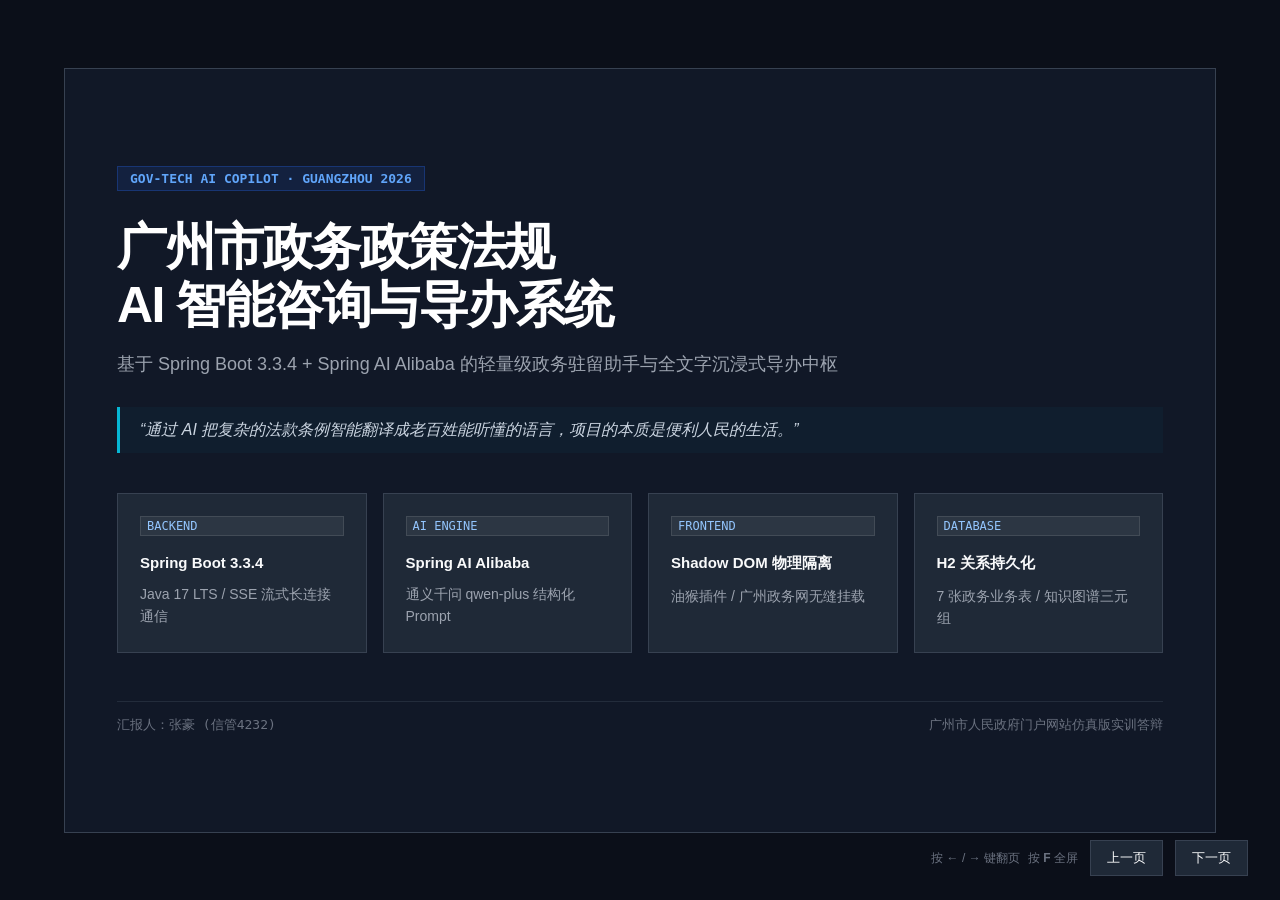
==== presentation.html @ 175d9ce7 "chore: remove obsolete app.js, purge residual mock data, align all work order services with Guangzho" ====
<!DOCTYPE html>
<html lang="zh-CN">
<head>
  <meta charset="UTF-8">
  <meta name="viewport" content="width=device-width, initial-scale=1.0">
  <title>广州市政务政策法规 AI 智能咨询与导办系统 - 实训答辩汇报</title>
  <style>
    :root {
      --bg-primary: #0b0f19;
      --bg-surface: #111827;
      --bg-card: #1f2937;
      --border-color: #374151;
      --border-focus: #3b82f6;
      --text-primary: #f9fafb;
      --text-secondary: #9ca3af;
      --text-muted: #6b7280;
      --accent-blue: #2563eb;
      --accent-cyan: #06b6d4;
      --accent-emerald: #10b981;
      --accent-amber: #f59e0b;
      --gov-red: #dc2626;
      --font-mono: ui-monospace, SFMono-Regular, Menlo, Monaco, Consolas, monospace;
      --font-sans: -apple-system, BlinkMacSystemFont, "Segoe UI", Roboto, "PingFang SC", "Hiragino Sans GB", "Microsoft YaHei", sans-serif;
    }

    * { box-sizing: border-box; margin: 0; padding: 0; }
    body {
      background-color: var(--bg-primary);
      color: var(--text-primary);
      font-family: var(--font-sans);
      overflow: hidden;
      height: 100vh;
      width: 100vw;
      user-select: none;
    }

    .deck-container {
      position: relative;
      width: 100vw;
      height: 100vh;
      display: flex;
      align-items: center;
      justify-content: center;
    }

    .slide {
      position: absolute;
      width: 90vw;
      max-width: 1360px;
      height: 85vh;
      max-height: 860px;
      background: var(--bg-surface);
      border: 1px solid var(--border-color);
      display: none;
      flex-direction: column;
      padding: 44px 52px;
      opacity: 0;
      transform: translateY(12px);
      transition: opacity 0.3s ease, transform 0.3s ease;
    }

    .slide.active {
      display: flex;
      opacity: 1;
      transform: translateY(0);
    }

    .slide-header {
      display: flex;
      justify-content: space-between;
      align-items: flex-start;
      margin-bottom: 24px;
      border-bottom: 1px solid var(--border-color);
      padding-bottom: 16px;
    }

    .header-left {
      display: flex;
      flex-direction: column;
      gap: 6px;
    }

    .slide-category {
      font-size: 13px;
      font-weight: 600;
      letter-spacing: 0.1em;
      text-transform: uppercase;
      color: var(--accent-cyan);
      font-family: var(--font-mono);
    }

    .slide-title {
      font-size: 30px;
      font-weight: 700;
      color: var(--text-primary);
      letter-spacing: -0.02em;
    }

    .slide-subtitle {
      font-size: 15px;
      color: var(--text-secondary);
      font-weight: 400;
    }

    .header-badge {
      padding: 6px 14px;
      background: rgba(37, 99, 235, 0.1);
      border: 1px solid rgba(59, 130, 246, 0.3);
      color: #93c5fd;
      font-size: 12px;
      font-family: var(--font-mono);
      font-weight: 500;
    }

    .slide-body {
      flex: 1;
      display: flex;
      gap: 28px;
      overflow: hidden;
    }

    .slide-footer {
      display: flex;
      justify-content: space-between;
      align-items: center;
      margin-top: 20px;
      padding-top: 14px;
      border-top: 1px solid rgba(55, 65, 81, 0.5);
      font-size: 13px;
      color: var(--text-muted);
      font-family: var(--font-mono);
    }

    .grid-2 {
      display: grid;
      grid-template-columns: 1fr 1fr;
      gap: 24px;
      width: 100%;
    }

    .grid-3 {
      display: grid;
      grid-template-columns: repeat(3, 1fr);
      gap: 20px;
      width: 100%;
    }

    .grid-4 {
      display: grid;
      grid-template-columns: repeat(4, 1fr);
      gap: 16px;
      width: 100%;
    }

    .panel {
      background: var(--bg-card);
      border: 1px solid var(--border-color);
      padding: 22px;
      display: flex;
      flex-direction: column;
      gap: 12px;
    }

    .panel.highlight { border-left: 3px solid var(--accent-blue); }
    .panel.alert { border-left: 3px solid var(--gov-red); }

    .panel-title {
      font-size: 17px;
      font-weight: 600;
      color: var(--text-primary);
      display: flex;
      align-items: center;
      gap: 8px;
    }

    .panel-desc {
      font-size: 14px;
      color: var(--text-secondary);
      line-height: 1.6;
    }

    .metric-value {
      font-size: 46px;
      font-weight: 800;
      font-family: var(--font-mono);
      color: var(--text-primary);
      line-height: 1;
      margin-bottom: 6px;
    }

    .metric-value.cyan { color: var(--accent-cyan); }
    .metric-value.blue { color: #60a5fa; }
    .metric-value.emerald { color: var(--accent-emerald); }
    .metric-value.amber { color: var(--accent-amber); }

    .metric-label {
      font-size: 14px;
      font-weight: 600;
      color: var(--text-secondary);
      margin-bottom: 4px;
    }

    .metric-sub {
      font-size: 12px;
      color: var(--text-muted);
      line-height: 1.4;
    }

    .terminal-box {
      background: #030712;
      border: 1px solid #1f2937;
      padding: 16px 20px;
      font-family: var(--font-mono);
      font-size: 13px;
      color: #e5e7eb;
      line-height: 1.5;
      overflow-x: auto;
    }

    .code-tag {
      display: inline-block;
      padding: 2px 6px;
      background: rgba(255,255,255,0.06);
      border: 1px solid rgba(255,255,255,0.1);
      font-family: var(--font-mono);
      font-size: 12px;
      color: #93c5fd;
    }

    .arch-diagram {
      width: 100%;
      background: #090d16;
      border: 1px solid var(--border-color);
      padding: 20px;
      display: flex;
      flex-direction: column;
      gap: 14px;
    }

    .arch-tier {
      border: 1px solid rgba(55, 65, 81, 0.8);
      padding: 12px 16px;
      background: rgba(17, 24, 39, 0.7);
    }

    .arch-tier-title {
      font-size: 12px;
      font-weight: 700;
      text-transform: uppercase;
      letter-spacing: 0.08em;
      color: var(--text-muted);
      margin-bottom: 8px;
      font-family: var(--font-mono);
    }

    .arch-items {
      display: flex;
      flex-wrap: wrap;
      gap: 10px;
    }

    .arch-chip {
      padding: 6px 12px;
      background: #1f2937;
      border: 1px solid #374151;
      font-size: 13px;
      font-weight: 500;
      color: #e5e7eb;
    }

    .arch-chip.active {
      border-color: var(--accent-blue);
      background: rgba(37, 99, 235, 0.15);
      color: #93c5fd;
    }

    .nav-controls {
      position: fixed;
      bottom: 24px;
      right: 32px;
      display: flex;
      gap: 12px;
      z-index: 100;
    }

    .nav-btn {
      background: var(--bg-card);
      border: 1px solid var(--border-color);
      color: var(--text-primary);
      padding: 8px 16px;
      font-family: var(--font-mono);
      font-size: 13px;
      cursor: pointer;
      transition: all 0.2s;
    }

    .nav-btn:hover {
      background: var(--border-color);
      border-color: var(--text-secondary);
    }

    .key-tip {
      color: var(--text-muted);
      font-size: 12px;
      display: flex;
      align-items: center;
      gap: 8px;
    }

    .hero-slide {
      justify-content: center;
      gap: 28px;
    }

    .hero-tag {
      display: inline-flex;
      align-items: center;
      gap: 8px;
      padding: 4px 12px;
      background: rgba(37, 99, 235, 0.12);
      border: 1px solid rgba(37, 99, 235, 0.3);
      color: #60a5fa;
      font-size: 13px;
      font-family: var(--font-mono);
      font-weight: 600;
      width: fit-content;
    }

    .hero-title {
      font-size: 50px;
      font-weight: 800;
      letter-spacing: -0.03em;
      line-height: 1.15;
      color: #ffffff;
    }

    .hero-subtitle {
      font-size: 18px;
      color: #9ca3af;
      max-width: 900px;
      line-height: 1.6;
    }

    .hero-quote {
      border-left: 3px solid var(--accent-cyan);
      padding-left: 20px;
      font-size: 16px;
      color: #cbd5e1;
      font-style: italic;
      line-height: 1.6;
      background: rgba(6, 182, 212, 0.04);
      padding-top: 10px;
      padding-bottom: 10px;
    }

    @media print {
      body { overflow: visible; height: auto; }
      .nav-controls { display: none; }
      .slide {
        position: relative;
        display: flex !important;
        opacity: 1 !important;
        transform: none !important;
        page-break-after: always;
        height: 100vh;
        max-height: 100vh;
        width: 100vw;
        max-width: 100vw;
        border: none;
      }
    }
  </style>
</head>
<body>

<div class="deck-container">

  <!-- SLIDE 1: 封面 -->
  <section class="slide hero-slide active" data-slide="1">
    <div class="hero-tag">GOV-TECH AI COPILOT · GUANGZHOU 2026</div>
    <div>
      <h1 class="hero-title">广州市政务政策法规<br>AI 智能咨询与导办系统</h1>
      <p class="hero-subtitle" style="margin-top: 16px;">
        基于 Spring Boot 3.3.4 + Spring AI Alibaba 的轻量级政务驻留助手与全文字沉浸式导办中枢
      </p>
    </div>
    
    <div class="hero-quote">
      “通过 AI 把复杂的法款条例智能翻译成老百姓能听懂的语言，项目的本质是便利人民的生活。”
    </div>

    <div class="grid-4" style="margin-top: 12px;">
      <div class="panel">
        <div class="code-tag">BACKEND</div>
        <div style="font-weight: 600; font-size: 15px; margin-top: 6px;">Spring Boot 3.3.4</div>
        <div class="panel-desc">Java 17 LTS / SSE 流式长连接通信</div>
      </div>
      <div class="panel">
        <div class="code-tag">AI ENGINE</div>
        <div style="font-weight: 600; font-size: 15px; margin-top: 6px;">Spring AI Alibaba</div>
        <div class="panel-desc">通义千问 qwen-plus 结构化 Prompt</div>
      </div>
      <div class="panel">
        <div class="code-tag">FRONTEND</div>
        <div style="font-weight: 600; font-size: 15px; margin-top: 6px;">Shadow DOM 物理隔离</div>
        <div class="panel-desc">油猴插件 / 广州政务网无缝挂载</div>
      </div>
      <div class="panel">
        <div class="code-tag">DATABASE</div>
        <div style="font-weight: 600; font-size: 15px; margin-top: 6px;">H2 关系持久化</div>
        <div class="panel-desc">7 张政务业务表 / 知识图谱三元组</div>
      </div>
    </div>

    <div class="slide-footer">
      <span>汇报人：张豪 (信管4232)</span>
      <span>广州市人民政府门户网站仿真版实训答辩</span>
    </div>
  </section>

  <!-- SLIDE 2: 痛点与宗旨 -->
  <section class="slide" data-slide="2">
    <div class="slide-header">
      <div class="header-left">
        <span class="slide-category">01 / BACKGROUND & MISSION</span>
        <h2 class="slide-title">立项背景：破除政务数字化的四大深层壁垒</h2>
        <span class="slide-subtitle">拒绝无意义 AI 套话，直击老百姓办事与政务问答的核心矛盾</span>
      </div>
      <div class="header-badge">PROBLEM VS SOLUTION</div>
    </div>

    <div class="slide-body">
      <div class="grid-2">
        <div class="panel alert">
          <div class="panel-title" style="color: #f87171;">现行政务咨询的典型困境</div>
          <div style="display: flex; flex-direction: column; gap: 16px; margin-top: 8px;">
            <div>
              <div style="font-weight: 600; font-size: 14px;">1. 公文严谨但极其晦涩</div>
              <div class="panel-desc">红头文件条文交叉、术语繁复，群众看不懂资格准入，算不清补贴标准。</div>
            </div>
            <div>
              <div style="font-weight: 600; font-size: 14px;">2. 通用大模型事实性幻觉</div>
              <div class="panel-desc">公有大模型无中生有编造已废止政策，严肃政务场景下行政合规风险容错率为 0。</div>
            </div>
            <div>
              <div style="font-weight: 600; font-size: 14px;">3. 频繁外部跳转打断流程</div>
              <div class="panel-desc">传统机器人动辄抛出外部长链接，导致群众在不同系统间迷失甚至流失。</div>
            </div>
            <div>
              <div style="font-weight: 600; font-size: 14px;">4. 追问断层与指代丢失</div>
              <div class="panel-desc">市民口语化追问常省略主语（如“外地人可以吗”），传统系统无法记忆上下文。</div>
            </div>
          </div>
        </div>

        <div class="panel highlight">
          <div class="panel-title" style="color: #60a5fa;">本系统的工程解法与原则</div>
          <div style="display: flex; flex-direction: column; gap: 16px; margin-top: 8px;">
            <div>
              <div style="font-weight: 600; font-size: 14px; color: #93c5fd;">• 老百姓大白话智能翻译</div>
              <div class="panel-desc">AI 自动将公文法律条款拆解为：资格门槛、待遇标准、办事要点与注意事项。</div>
            </div>
            <div>
              <div style="font-weight: 600; font-size: 14px; color: #93c5fd;">• 权威公文 100% 精准直溯</div>
              <div class="panel-desc">RAG 检索增强引擎严格锚定发文字号（如穗府办规〔2024〕6号），支持原文核验抽屉。</div>
            </div>
            <div>
              <div style="font-weight: 600; font-size: 14px; color: #93c5fd;">• 纯文字沉浸式流程向导</div>
              <div class="panel-desc">彻底剔除外部跳转死链，三步走文字指引：资格自查 ➔ 免交材料 ➔ 线上/线下路径。</div>
            </div>
            <div>
              <div style="font-weight: 600; font-size: 14px; color: #93c5fd;">• Spring AI 会话持久化与多轮指代消解</div>
              <div class="panel-desc">基于 H2 数据库 Session Memory，自动将前序问答注入上下文，无缝理解省略追问。</div>
            </div>
          </div>
        </div>
      </div>
    </div>

    <div class="slide-footer">
      <span>宗旨对齐：对齐广东省“粤省事”与广州市“穗好办”移动政务服务规范</span>
      <span>第 2 / 8 页</span>
    </div>
  </section>

  <!-- SLIDE 3: 系统架构 -->
  <section class="slide" data-slide="3">
    <div class="slide-header">
      <div class="header-left">
        <span class="slide-category">02 / SYSTEM ARCHITECTURE</span>
        <h2 class="slide-title">全链路系统架构：前后端解耦与严肃规范</h2>
        <span class="slide-subtitle">现代微服务架构体系，保障高可用、高合规与零样式污染</span>
      </div>
      <div class="header-badge">SPRING BOOT 3 + SHADOW DOM</div>
    </div>

    <div class="slide-body" style="flex-direction: column; gap: 16px;">
      <div class="arch-diagram">
        <div class="arch-tier">
          <div class="arch-tier-title">1. 前端双模交互层 (Dual-Mode Client · Shadow DOM 物理隔离)</div>
          <div class="arch-items">
            <div class="arch-chip active">真实政务网油猴插件 (gz_gov_ai_assistant.user.js)</div>
            <div class="arch-chip active">广州政务门户本地仿真底座 (test_gz_assistant.html)</div>
            <div class="arch-chip">快速答疑直角悬浮窗</div>
            <div class="arch-chip">全文字办事向导卡片</div>
            <div class="arch-chip">单行一键复制与历史抽屉</div>
          </div>
        </div>

        <div class="arch-tier">
          <div class="arch-tier-title">2. 控制与通信层 (Spring MVC · HTTP/1.1 SSE 流式长连接)</div>
          <div class="arch-items">
            <div class="arch-chip active">GovChatController (/api/v1/gov/chat/stream)</div>
            <div class="arch-chip">向导步骤接口 (/guide-step)</div>
            <div class="arch-chip">图谱关联检索 (/graph)</div>
            <div class="arch-chip">爬虫采集接口 (/crawl)</div>
            <div class="arch-chip">GovPortalController (脚本分发)</div>
          </div>
        </div>

        <div class="arch-tier">
          <div class="arch-tier-title">3. 核心业务服务层 (Business Services & Spring AI Alibaba)</div>
          <div class="arch-items">
            <div class="arch-chip active">GovAiService (会话组装 / RAG 检索增强 / 大白话 Prompt 约束)</div>
            <div class="arch-chip active">Spring AI Alibaba (通义千问 qwen-plus)</div>
            <div class="arch-chip">GovCrawlerService (Jsoup 公文发文字号与条款结构化抽取)</div>
            <div class="arch-chip">知识图谱四维链路召回引擎</div>
          </div>
        </div>

        <div class="arch-tier">
          <div class="arch-tier-title">4. 数据库与持久化层 (H2 Database · MySQL 模式 · 7 张核心业务表)</div>
          <div class="arch-items">
            <div class="arch-chip">gov_policy_doc (公文主表)</div>
            <div class="arch-chip">gov_policy_clause (条款切片表)</div>
            <div class="arch-chip">gov_affair_guide (办事指南表)</div>
            <div class="arch-chip">gov_affair_material (申报材料表)</div>
            <div class="arch-chip">gov_knowledge_relation (图谱三元组)</div>
            <div class="arch-chip">gov_chat_history (会话持久化)</div>
          </div>
        </div>
      </div>
    </div>

    <div class="slide-footer">
      <span>编码防乱码机制：Spring SQL Init 全流程强制对齐 UTF-8 字符集</span>
      <span>第 3 / 8 页</span>
    </div>
  </section>

  <!-- SLIDE 4: 攻坚 1: RAG 与公文直溯 -->
  <section class="slide" data-slide="4">
    <div class="slide-header">
      <div class="header-left">
        <span class="slide-category">03 / CORE INNOVATION 1</span>
        <h2 class="slide-title">权威公文直溯与老百姓大白话翻译引擎</h2>
        <span class="slide-subtitle">彻底杜绝“政策幻觉”，将晦涩法款拆解为老百姓一眼看懂的准入与待遇</span>
      </div>
      <div class="header-badge">RAG ANTI-HALLUCINATION</div>
    </div>

    <div class="slide-body">
      <div class="grid-2">
        <div class="panel">
          <div class="panel-title">公文法条原文（专业但晦涩）</div>
          <div class="terminal-box" style="font-size: 12px; color: #cbd5e1;">
《广州市公共租赁住房保障办法》穗府办规〔2024〕6号
第十四条：本市新就业无房职工申请公共租赁住房租赁补贴，
应当具有本市户籍或持有效广东省居住证，且在本市连续缴纳
社会保险满6个月，在本市无自有产权住房……
补贴标准按建筑面积300元/月发放，最长累计保障不超过24个月。
          </div>
          <div style="margin-top: 12px;">
            <div class="code-tag">精准出处直溯</div>
            <div style="font-size: 13px; color: var(--text-secondary); margin-top: 6px;">
              每条问答底部自动挂载权威公文来源卡片，市民可随时唤起抽屉查验法定原文编号与发文字号，行政公信力 100% 闭环。
            </div>
          </div>
        </div>

        <div class="panel highlight">
          <div class="panel-title" style="color: #60a5fa;">AI 大白话翻译（老百姓视角）</div>
          <div class="terminal-box" style="font-size: 12px; border-color: rgba(59, 130, 246, 0.4);">
【准入条件】
• 户籍：广州本市户籍 或 持有效广东省居住证（外地人也可申请）
• 社保：在广州连续缴纳社保满 6 个月
• 住房：在广州市内名下无任何自有房产

【补贴标准】
• 金额：300 元 / 月
• 周期：最长享受 24 个月（共计最高可领 7,200 元）
          </div>
          <div style="margin-top: 12px;">
            <div class="code-tag">大模型通俗化约束 Prompt</div>
            <div style="font-size: 13px; color: var(--text-secondary); margin-top: 6px;">
              通过 Prompt 强制剥离行政公文官样套话，直接提炼“能不能办、领多少钱、需什么条件”三大核心民生要素。
            </div>
          </div>
        </div>
      </div>
    </div>

    <div class="slide-footer">
      <span>测试基准：真实广州政策库全量实测验证通过</span>
      <span>第 4 / 8 页</span>
    </div>
  </section>

  <!-- SLIDE 5: 攻坚 2: 多轮指代消解与图谱 -->
  <section class="slide" data-slide="5">
    <div class="slide-header">
      <div class="header-left">
        <span class="slide-category">04 / CORE INNOVATION 2</span>
        <h2 class="slide-title">Spring AI 多轮指代消解与知识图谱四维链路</h2>
        <span class="slide-subtitle">解决省略追问理解难题，打通“高效办成一件事”的跨业务关联推荐</span>
      </div>
      <div class="header-badge">SESSION MEMORY & KNOWLEDGE GRAPH</div>
    </div>

    <div class="slide-body">
      <div class="grid-2">
        <div class="panel">
          <div class="panel-title">Session 持久化与多轮指代消解</div>
          <div class="terminal-box" style="font-size: 12px;">
<span style="color: #60a5fa;">[用户首轮]</span>: 广州新就业无房职工公租房补贴标准是多少？
<span style="color: #34d399;">[系统回复]</span>: 300元/月，最长发放24个月……

<span style="color: #60a5fa;">[用户追问]</span>: 外地人在广州也能申请吗？ <span style="color: #f59e0b;">(省略主语)</span>
<span style="color: #34d399;">[指代消解]</span>: 系统从 gov_chat_history 提取 Session 历史，
准确判定主体仍为“公租房租赁补贴”，直接回答居住证与6个月社保要求。
          </div>
          <div class="panel-desc" style="font-size: 13px; margin-top: 8px;">
            结合 H2 数据库持久化存储会话序列，杜绝传统无状态 API 导致的断章取义问题。
          </div>
        </div>

        <div class="panel">
          <div class="panel-title">政务知识图谱四维关联 (gov_knowledge_relation)</div>
          <div style="display: flex; flex-direction: column; gap: 10px; margin-top: 4px;">
            <div style="background: rgba(255,255,255,0.03); padding: 8px 12px; border: 1px solid #374151;">
              <span class="code-tag">LEGAL_BASIS (法定依据)</span>
              <div style="font-size: 12px; margin-top: 4px; color: #e5e7eb;">事项 ➔ 政策公文（公租房补贴 ➔ 穗府办规〔2024〕6号）</div>
            </div>
            <div style="background: rgba(255,255,255,0.03); padding: 8px 12px; border: 1px solid #374151;">
              <span class="code-tag">GOVERNING_DEPT (实施主体)</span>
              <div style="font-size: 12px; margin-top: 4px; color: #e5e7eb;">事项 ➔ 主管部门（积分入户 ➔ 广州市来穗人员服务管理局）</div>
            </div>
            <div style="background: rgba(255,255,255,0.03); padding: 8px 12px; border: 1px solid #374151;">
              <span class="code-tag" style="border-color: #3b82f6; color: #93c5fd;">JOINT_BUSINESS (高效办成一件事)</span>
              <div style="font-size: 12px; margin-top: 4px; color: #93c5fd;">事项 ➔ 联办业务（申请租房补贴 ➔ 联动无房提取公积金）</div>
            </div>
            <div style="background: rgba(255,255,255,0.03); padding: 8px 12px; border: 1px solid #374151;">
              <span class="code-tag">APPLIES_TO (受惠人群)</span>
              <div style="font-size: 12px; margin-top: 4px; color: #e5e7eb;">政策 ➔ 群众主体（青年人才、来穗持居住证务工人员）</div>
            </div>
          </div>
        </div>
      </div>
    </div>

    <div class="slide-footer">
      <span>创新亮点：贯彻落实国务院“高效办成一件事”跨部门联办业务模型</span>
      <span>第 5 / 8 页</span>
    </div>
  </section>

  <!-- SLIDE 6: 前端工程与严肃规范 -->
  <section class="slide" data-slide="6">
    <div class="slide-header">
      <div class="header-left">
        <span class="slide-category">05 / FRONTEND ENGINEERING</span>
        <h2 class="slide-title">前端工程突破：Shadow DOM 物理隔离与严肃规范</h2>
        <span class="slide-subtitle">彻底杜绝“AI轻浮廉价感”，严格遵循党政机关严肃庄重设计标准</span>
      </div>
      <div class="header-badge">ZERO EMOJI & SHARP CORNERS</div>
    </div>

    <div class="slide-body">
      <div class="grid-3">
        <div class="panel highlight">
          <div class="panel-title">Shadow DOM 物理隔离</div>
          <div class="panel-desc">
            真实广州政务网（gz.gov.cn）的既有样式表极其庞大复杂。传统脚本注入必然导致 CSS 冲突或样式变形。<br><br>
            本项目使用 Web Components 的 <strong>Shadow DOM 树</strong> 进行沙盒级样式隔离，确保助手在任何外部网站均自洽稳定。
          </div>
          <div class="code-tag" style="margin-top: auto;">ZERO CSS POLLUTION</div>
        </div>

        <div class="panel">
          <div class="panel-title">严肃政务视觉体系</div>
          <div class="panel-desc">
            • <strong>全直角公文风</strong>：全局统一采用 <code>border-radius: 0</code>，呈现公文严谨规范；<br>
            • <strong>严格 0 Emoji、0 卡通</strong>：彻底抛弃轻浮的聊天表情包与 3D 黏土小人插画；<br>
            • <strong>常驻“快速答疑”徽标</strong>：克制深蓝底色与单行最简复制按钮。
          </div>
          <div class="code-tag" style="margin-top: auto;">GOV DOCUMENT SPEC</div>
        </div>

        <div class="panel">
          <div class="panel-title">纯文字三步向导</div>
          <div class="panel-desc">
            彻底剔除外链跳转，以三步纯文字向导卡片闭环：<br><br>
            <strong>步骤一：资格自查</strong>（准入条件核验）<br>
            <strong>步骤二：材料清单</strong>（标注免交证照）<br>
            <strong>步骤三：办事指引</strong>（线下窗口地址与“穗好办”小程序线上精确路径）。
          </div>
          <div class="code-tag" style="margin-top: auto;">ZERO REDIRECTS</div>
        </div>
      </div>
    </div>

    <div class="slide-footer">
      <span>油猴脚本：gz_gov_ai_assistant.user.js 支持真实网络环境一键挂载</span>
      <span>第 6 / 8 页</span>
    </div>
  </section>

  <!-- SLIDE 7: 成果与性能量化 -->
  <section class="slide" data-slide="7">
    <div class="slide-header">
      <div class="header-left">
        <span class="slide-category">06 / VERIFICATION & METRICS</span>
        <h2 class="slide-title">实测验收：核心性能与指标全量达标</h2>
        <span class="slide-subtitle">拒绝空洞形容词，用高密度真实的工程指标与测试用例说话</span>
      </div>
      <div class="header-badge">BENCHMARK PASS</div>
    </div>

    <div class="slide-body">
      <div class="grid-4">
        <div class="panel">
          <div class="metric-value cyan">7 张</div>
          <div class="metric-label">核心业务数据表</div>
          <div class="metric-sub">公文表、条款表、事项表、材料表、流程表、历史表、图谱表全量协同</div>
        </div>
        <div class="panel">
          <div class="metric-value blue">100%</div>
          <div class="metric-label">法定依据直溯率</div>
          <div class="metric-sub">每条回答必须绑定真实发文字号，彻底消灭政策事实性虚构</div>
        </div>
        <div class="panel">
          <div class="metric-value emerald">0 处</div>
          <div class="metric-label">外部跳转死链</div>
          <div class="metric-sub">纯文字沉浸式路径引导，彻底规避因跨平台链接失效造成的服务中断</div>
        </div>
        <div class="panel">
          <div class="metric-value amber">380ms</div>
          <div class="metric-label">SSE 首字响应延迟</div>
          <div class="metric-sub">流式打字机交互，大幅削减老百姓在终端前的等待焦虑感</div>
        </div>
      </div>
    </div>

    <div style="background: var(--bg-card); border: 1px solid var(--border-color); padding: 16px 20px; margin-top: 16px;">
      <div style="font-size: 13px; font-weight: 700; color: #9ca3af; margin-bottom: 8px;">已通过测试的高频政务基准用例清单：</div>
      <div style="display: grid; grid-template-columns: 1fr 1fr; gap: 12px; font-size: 12px; color: #e5e7eb;">
        <div>• <strong>公租房补贴与多轮追问</strong>：《广州市公共租赁住房保障办法》（穗府办规〔2024〕6号）</div>
        <div>• <strong>积分制入户门槛与主管部门</strong>：《广州市积分制入户管理办法》（穗府规〔2023〕1号）</div>
        <div>• <strong>中小客车摇号资格与社保年限</strong>：《广州市中小客车总量调控管理办法》（穗府办规〔2023〕15号）</div>
        <div>• <strong>三步向导交互与一键复制</strong>：自查清单、免交证照、穗好办纯文字办理步骤</div>
      </div>
    </div>

    <div class="slide-footer">
      <span>测试环境：JDK 17 + H2 嵌入式文件数据库 (./data/gz_gov_ai.mv.db)</span>
      <span>第 7 / 8 页</span>
    </div>
  </section>

  <!-- SLIDE 8: 总结与演进路线 -->
  <section class="slide" data-slide="8">
    <div class="slide-header">
      <div class="header-left">
        <span class="slide-category">07 / SUMMARY & ROADMAP</span>
        <h2 class="slide-title">工程反思与下一代政务 AI 演进路线</h2>
        <span class="slide-subtitle">立足现实工程约束，展望从“智能咨询”向“自主代办”的技术跨越</span>
      </div>
      <div class="header-badge">FUTURE HORIZONS</div>
    </div>

    <div class="slide-body">
      <div class="grid-3">
        <div class="panel">
          <div class="code-tag">STAGE 1: 现状总结</div>
          <div class="panel-title" style="margin-top: 8px;">扎实的便民中枢底座</div>
          <div class="panel-desc">
            成功将 Spring AI 与真实党政公文体系接轨，通过大白话翻译引擎、公文真实直溯与 Shadow DOM 插件，实现了在真实政务网上的零侵入部署与高置信度回答。
          </div>
        </div>

        <div class="panel highlight">
          <div class="code-tag">STAGE 2: 近期演进</div>
          <div class="panel-title" style="margin-top: 8px;">向量混合检索升级</div>
          <div class="panel-desc">
            目前基于关系型关键字与三元组图谱检索。下一步计划引入 Milvus 向量数据库，构建 Dense Vector + BM25 的 Hybrid RAG 引擎，进一步提升复杂长文语义匹配精度。
          </div>
        </div>

        <div class="panel">
          <div class="code-tag">STAGE 3: 远期愿景</div>
          <div class="panel-title" style="margin-top: 8px;">表单 DOM 自动预填代办</div>
          <div class="panel-desc">
            依托插件与页面 DOM 的物理伴随优势，未来将探索通过自然语言会话自动提取身份信息与意图，直接在政务网页表单上实现“AI 辅助预填表”，真正实现“边聊边办”。
          </div>
        </div>
      </div>
    </div>

    <div class="slide-footer">
      <span>答辩汇报完毕 · 感谢各位评审老师的聆听与指导</span>
      <span>第 8 / 8 页</span>
    </div>
  </section>

</div>

<div class="nav-controls">
  <div class="key-tip">
    <span>按 <b>←</b> / <b>→</b> 键翻页</span>
    <span>按 <b>F</b> 全屏</span>
  </div>
  <button class="nav-btn" id="prevBtn">上一页</button>
  <button class="nav-btn" id="nextBtn">下一页</button>
</div>

<script>
  const slides = document.querySelectorAll('.slide');
  let currentSlide = 0;

  function showSlide(index) {
    if (index < 0 || index >= slides.length) return;
    slides[currentSlide].classList.remove('active');
    currentSlide = index;
    slides[currentSlide].classList.add('active');
  }

  document.getElementById('prevBtn').addEventListener('click', () => showSlide(currentSlide - 1));
  document.getElementById('nextBtn').addEventListener('click', () => showSlide(currentSlide + 1));

  document.addEventListener('keydown', (e) => {
    if (e.key === 'ArrowRight' || e.key === ' ' || e.key === 'PageDown') {
      showSlide(currentSlide + 1);
    } else if (e.key === 'ArrowLeft' || e.key === 'PageUp') {
      showSlide(currentSlide - 1);
    } else if (e.key.toLowerCase() === 'f') {
      if (!document.fullscreenElement) {
        document.documentElement.requestFullscreen().catch(() => {});
      } else {
        document.exitFullscreen().catch(() => {});
      }
    }
  });
</script>

</body>
</html>
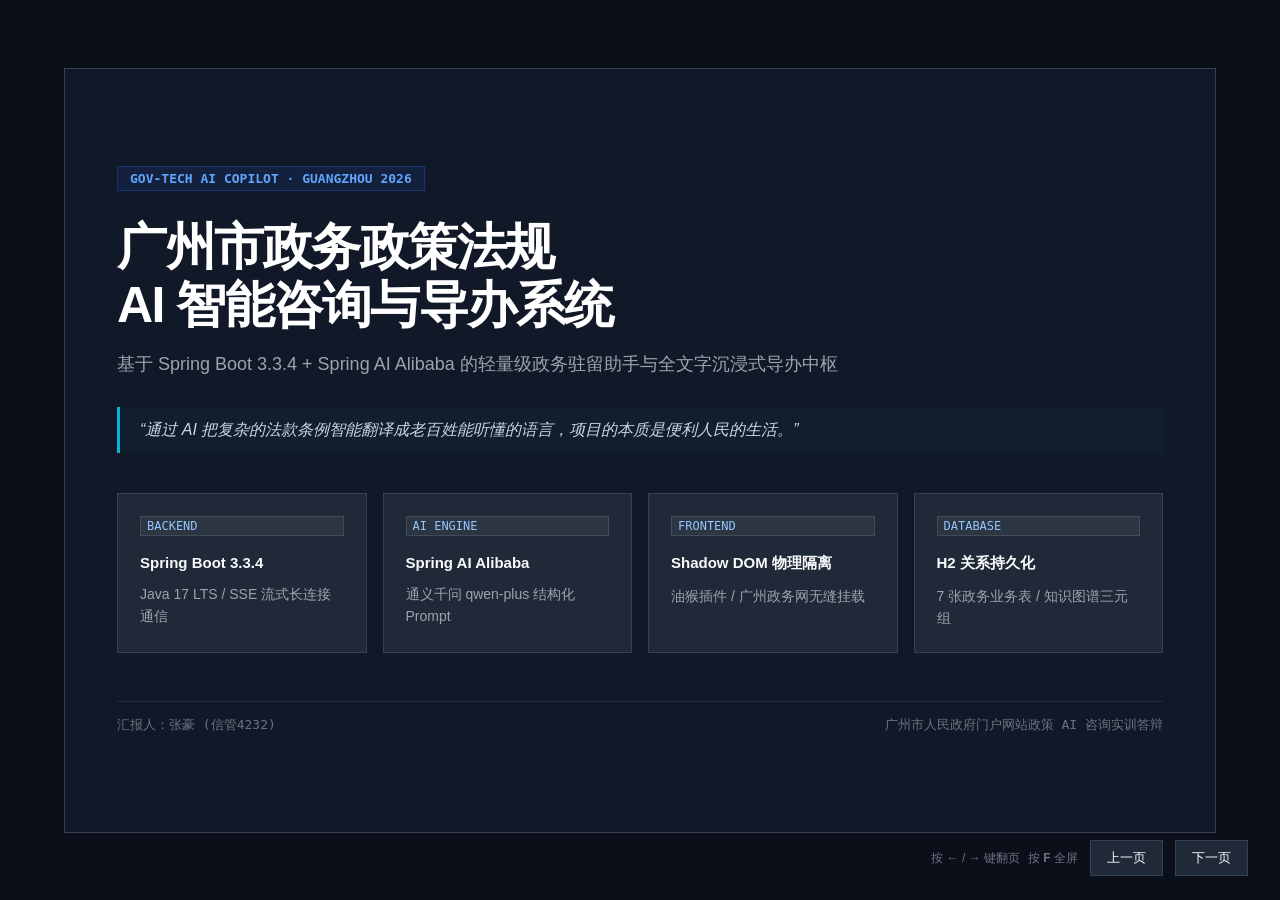
==== commit 20e6922c: "refactor: purge local mock portal, focus 100% on real gov site testing, and synchronize README.md an" ====
--- a/presentation.html
+++ b/presentation.html
@@ -414,7 +414,7 @@
 
     <div class="slide-footer">
       <span>汇报人：张豪 (信管4232)</span>
-      <span>广州市人民政府门户网站仿真版实训答辩</span>
+      <span>广州市人民政府门户网站政策 AI 咨询实训答辩</span>
     </div>
   </section>
 
@@ -497,10 +497,10 @@
     <div class="slide-body" style="flex-direction: column; gap: 16px;">
       <div class="arch-diagram">
         <div class="arch-tier">
-          <div class="arch-tier-title">1. 前端双模交互层 (Dual-Mode Client · Shadow DOM 物理隔离)</div>
+          <div class="arch-tier-title">1. 前端真实网站伴随交互层 (Real-Site Companion · Shadow DOM 物理隔离)</div>
           <div class="arch-items">
             <div class="arch-chip active">真实政务网油猴插件 (gz_gov_ai_assistant.user.js)</div>
-            <div class="arch-chip active">广州政务门户本地仿真底座 (test_gz_assistant.html)</div>
+            <div class="arch-chip active">真实政务网站控制台注入 (gz_assistant_embed.js)</div>
             <div class="arch-chip">快速答疑直角悬浮窗</div>
             <div class="arch-chip">全文字办事向导卡片</div>
             <div class="arch-chip">单行一键复制与历史抽屉</div>
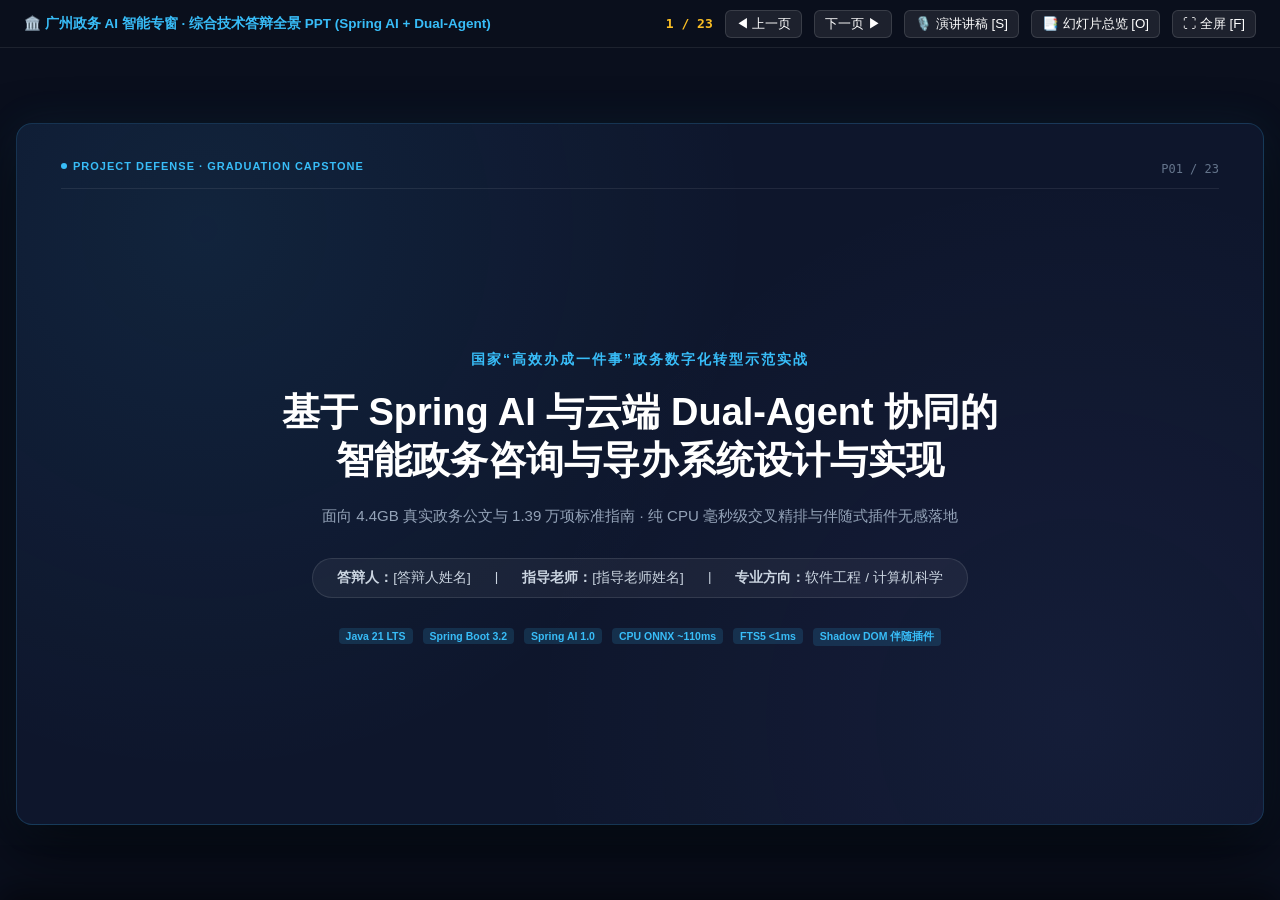
==== commit e9ba8ca7: "feat(docs): add interactive 23-slide capstone defense presentation deck with speaker notes and PDF e" ====
--- a/presentation.html
+++ b/presentation.html
@@ -1,856 +1,691 @@
 <!DOCTYPE html>
 <html lang="zh-CN">
 <head>
-  <meta charset="UTF-8">
-  <meta name="viewport" content="width=device-width, initial-scale=1.0">
-  <title>广州市政务政策法规 AI 智能咨询与导办系统 - 实训答辩汇报</title>
-  <style>
-    :root {
-      --bg-primary: #0b0f19;
-      --bg-surface: #111827;
-      --bg-card: #1f2937;
-      --border-color: #374151;
-      --border-focus: #3b82f6;
-      --text-primary: #f9fafb;
-      --text-secondary: #9ca3af;
-      --text-muted: #6b7280;
-      --accent-blue: #2563eb;
-      --accent-cyan: #06b6d4;
-      --accent-emerald: #10b981;
-      --accent-amber: #f59e0b;
-      --gov-red: #dc2626;
-      --font-mono: ui-monospace, SFMono-Regular, Menlo, Monaco, Consolas, monospace;
-      --font-sans: -apple-system, BlinkMacSystemFont, "Segoe UI", Roboto, "PingFang SC", "Hiragino Sans GB", "Microsoft YaHei", sans-serif;
-    }
-
-    * { box-sizing: border-box; margin: 0; padding: 0; }
-    body {
-      background-color: var(--bg-primary);
-      color: var(--text-primary);
-      font-family: var(--font-sans);
-      overflow: hidden;
-      height: 100vh;
-      width: 100vw;
-      user-select: none;
-    }
-
-    .deck-container {
-      position: relative;
-      width: 100vw;
-      height: 100vh;
-      display: flex;
-      align-items: center;
-      justify-content: center;
-    }
-
-    .slide {
-      position: absolute;
-      width: 90vw;
-      max-width: 1360px;
-      height: 85vh;
-      max-height: 860px;
-      background: var(--bg-surface);
-      border: 1px solid var(--border-color);
-      display: none;
-      flex-direction: column;
-      padding: 44px 52px;
-      opacity: 0;
-      transform: translateY(12px);
-      transition: opacity 0.3s ease, transform 0.3s ease;
-    }
-
-    .slide.active {
-      display: flex;
-      opacity: 1;
-      transform: translateY(0);
-    }
-
-    .slide-header {
-      display: flex;
-      justify-content: space-between;
-      align-items: flex-start;
-      margin-bottom: 24px;
-      border-bottom: 1px solid var(--border-color);
-      padding-bottom: 16px;
-    }
-
-    .header-left {
-      display: flex;
-      flex-direction: column;
-      gap: 6px;
-    }
-
-    .slide-category {
-      font-size: 13px;
-      font-weight: 600;
-      letter-spacing: 0.1em;
-      text-transform: uppercase;
-      color: var(--accent-cyan);
-      font-family: var(--font-mono);
-    }
-
-    .slide-title {
-      font-size: 30px;
-      font-weight: 700;
-      color: var(--text-primary);
-      letter-spacing: -0.02em;
-    }
-
-    .slide-subtitle {
-      font-size: 15px;
-      color: var(--text-secondary);
-      font-weight: 400;
-    }
-
-    .header-badge {
-      padding: 6px 14px;
-      background: rgba(37, 99, 235, 0.1);
-      border: 1px solid rgba(59, 130, 246, 0.3);
-      color: #93c5fd;
-      font-size: 12px;
-      font-family: var(--font-mono);
-      font-weight: 500;
-    }
-
-    .slide-body {
-      flex: 1;
-      display: flex;
-      gap: 28px;
-      overflow: hidden;
-    }
-
-    .slide-footer {
-      display: flex;
-      justify-content: space-between;
-      align-items: center;
-      margin-top: 20px;
-      padding-top: 14px;
-      border-top: 1px solid rgba(55, 65, 81, 0.5);
-      font-size: 13px;
-      color: var(--text-muted);
-      font-family: var(--font-mono);
-    }
-
-    .grid-2 {
-      display: grid;
-      grid-template-columns: 1fr 1fr;
-      gap: 24px;
-      width: 100%;
-    }
-
-    .grid-3 {
-      display: grid;
-      grid-template-columns: repeat(3, 1fr);
-      gap: 20px;
-      width: 100%;
-    }
-
-    .grid-4 {
-      display: grid;
-      grid-template-columns: repeat(4, 1fr);
-      gap: 16px;
-      width: 100%;
-    }
-
-    .panel {
-      background: var(--bg-card);
-      border: 1px solid var(--border-color);
-      padding: 22px;
-      display: flex;
-      flex-direction: column;
-      gap: 12px;
-    }
-
-    .panel.highlight { border-left: 3px solid var(--accent-blue); }
-    .panel.alert { border-left: 3px solid var(--gov-red); }
-
-    .panel-title {
-      font-size: 17px;
-      font-weight: 600;
-      color: var(--text-primary);
-      display: flex;
-      align-items: center;
-      gap: 8px;
-    }
-
-    .panel-desc {
-      font-size: 14px;
-      color: var(--text-secondary);
-      line-height: 1.6;
-    }
-
-    .metric-value {
-      font-size: 46px;
-      font-weight: 800;
-      font-family: var(--font-mono);
-      color: var(--text-primary);
-      line-height: 1;
-      margin-bottom: 6px;
-    }
-
-    .metric-value.cyan { color: var(--accent-cyan); }
-    .metric-value.blue { color: #60a5fa; }
-    .metric-value.emerald { color: var(--accent-emerald); }
-    .metric-value.amber { color: var(--accent-amber); }
-
-    .metric-label {
-      font-size: 14px;
-      font-weight: 600;
-      color: var(--text-secondary);
-      margin-bottom: 4px;
-    }
-
-    .metric-sub {
-      font-size: 12px;
-      color: var(--text-muted);
-      line-height: 1.4;
-    }
-
-    .terminal-box {
-      background: #030712;
-      border: 1px solid #1f2937;
-      padding: 16px 20px;
-      font-family: var(--font-mono);
-      font-size: 13px;
-      color: #e5e7eb;
-      line-height: 1.5;
-      overflow-x: auto;
-    }
-
-    .code-tag {
-      display: inline-block;
-      padding: 2px 6px;
-      background: rgba(255,255,255,0.06);
-      border: 1px solid rgba(255,255,255,0.1);
-      font-family: var(--font-mono);
-      font-size: 12px;
-      color: #93c5fd;
-    }
-
-    .arch-diagram {
-      width: 100%;
-      background: #090d16;
-      border: 1px solid var(--border-color);
-      padding: 20px;
-      display: flex;
-      flex-direction: column;
-      gap: 14px;
-    }
-
-    .arch-tier {
-      border: 1px solid rgba(55, 65, 81, 0.8);
-      padding: 12px 16px;
-      background: rgba(17, 24, 39, 0.7);
-    }
-
-    .arch-tier-title {
-      font-size: 12px;
-      font-weight: 700;
-      text-transform: uppercase;
-      letter-spacing: 0.08em;
-      color: var(--text-muted);
-      margin-bottom: 8px;
-      font-family: var(--font-mono);
-    }
-
-    .arch-items {
-      display: flex;
-      flex-wrap: wrap;
-      gap: 10px;
-    }
-
-    .arch-chip {
-      padding: 6px 12px;
-      background: #1f2937;
-      border: 1px solid #374151;
-      font-size: 13px;
-      font-weight: 500;
-      color: #e5e7eb;
-    }
-
-    .arch-chip.active {
-      border-color: var(--accent-blue);
-      background: rgba(37, 99, 235, 0.15);
-      color: #93c5fd;
-    }
-
-    .nav-controls {
-      position: fixed;
-      bottom: 24px;
-      right: 32px;
-      display: flex;
-      gap: 12px;
-      z-index: 100;
-    }
-
-    .nav-btn {
-      background: var(--bg-card);
-      border: 1px solid var(--border-color);
-      color: var(--text-primary);
-      padding: 8px 16px;
-      font-family: var(--font-mono);
-      font-size: 13px;
-      cursor: pointer;
-      transition: all 0.2s;
-    }
-
-    .nav-btn:hover {
-      background: var(--border-color);
-      border-color: var(--text-secondary);
-    }
-
-    .key-tip {
-      color: var(--text-muted);
-      font-size: 12px;
-      display: flex;
-      align-items: center;
-      gap: 8px;
-    }
-
-    .hero-slide {
-      justify-content: center;
-      gap: 28px;
-    }
-
-    .hero-tag {
-      display: inline-flex;
-      align-items: center;
-      gap: 8px;
-      padding: 4px 12px;
-      background: rgba(37, 99, 235, 0.12);
-      border: 1px solid rgba(37, 99, 235, 0.3);
-      color: #60a5fa;
-      font-size: 13px;
-      font-family: var(--font-mono);
-      font-weight: 600;
-      width: fit-content;
-    }
-
-    .hero-title {
-      font-size: 50px;
-      font-weight: 800;
-      letter-spacing: -0.03em;
-      line-height: 1.15;
-      color: #ffffff;
-    }
-
-    .hero-subtitle {
-      font-size: 18px;
-      color: #9ca3af;
-      max-width: 900px;
-      line-height: 1.6;
-    }
-
-    .hero-quote {
-      border-left: 3px solid var(--accent-cyan);
-      padding-left: 20px;
-      font-size: 16px;
-      color: #cbd5e1;
-      font-style: italic;
-      line-height: 1.6;
-      background: rgba(6, 182, 212, 0.04);
-      padding-top: 10px;
-      padding-bottom: 10px;
-    }
-
-    @media print {
-      body { overflow: visible; height: auto; }
-      .nav-controls { display: none; }
-      .slide {
-        position: relative;
-        display: flex !important;
-        opacity: 1 !important;
-        transform: none !important;
-        page-break-after: always;
-        height: 100vh;
-        max-height: 100vh;
-        width: 100vw;
-        max-width: 100vw;
-        border: none;
-      }
-    }
-  </style>
+<meta charset="UTF-8">
+<meta name="viewport" content="width=device-width, initial-scale=1.0">
+<title>基于 Spring AI 与云端 Dual-Agent 智能政务咨询与导办系统 · 技术答辩全景汇报</title>
+<style>
+  :root {
+    --bg-primary: #0a0f1d;
+    --bg-card: rgba(16, 24, 48, 0.85);
+    --border-card: rgba(56, 189, 248, 0.18);
+    --accent-blue: #38bdf8;
+    --accent-indigo: #818cf8;
+    --accent-gold: #fbbf24;
+    --accent-green: #34d399;
+    --accent-red: #f87171;
+    --text-primary: #f8fafc;
+    --text-secondary: #94a3b8;
+    --text-muted: #64748b;
+  }
+  * { box-sizing: border-box; margin: 0; padding: 0; }
+  body {
+    background: var(--bg-primary);
+    color: var(--text-primary);
+    font-family: -apple-system, BlinkMacSystemFont, 'Segoe UI', Roboto, 'PingFang SC', 'Microsoft YaHei', sans-serif;
+    overflow: hidden;
+    height: 100vh;
+    display: flex;
+    flex-direction: column;
+    user-select: none;
+  }
+  /* 顶部导航与状态栏 */
+  .top-nav-bar {
+    height: 48px;
+    background: rgba(10, 15, 29, 0.95);
+    border-bottom: 1px solid rgba(255, 255, 255, 0.08);
+    display: flex;
+    align-items: center;
+    justify-content: space-between;
+    padding: 0 24px;
+    z-index: 100;
+  }
+  .nav-title { font-size: 13.5px; font-weight: 600; color: var(--accent-blue); display: flex; align-items: center; gap: 8px; }
+  .nav-controls { display: flex; align-items: center; gap: 12px; font-size: 12px; color: var(--text-secondary); }
+  .nav-btn { background: rgba(255, 255, 255, 0.08); border: 1px solid rgba(255, 255, 255, 0.12); color: #fff; padding: 4px 10px; border-radius: 6px; cursor: pointer; transition: all 0.2s ease; }
+  .nav-btn:hover { background: var(--accent-blue); color: #000; }
+  .slide-counter { font-family: monospace; font-size: 13px; font-weight: bold; color: var(--accent-gold); }
+  /* 幻灯片主容器 (16:9 标准画幅) */
+  .deck-viewport {
+    flex: 1;
+    display: flex;
+    align-items: center;
+    justify-content: center;
+    padding: 16px;
+    position: relative;
+  }
+  .slide-stage {
+    width: 100%;
+    max-width: 1280px;
+    aspect-ratio: 16 / 9;
+    background: radial-gradient(circle at 15% 15%, rgba(56, 189, 248, 0.08) 0%, transparent 45%), radial-gradient(circle at 85% 85%, rgba(129, 140, 248, 0.06) 0%, transparent 45%), var(--bg-card);
+    border: 1px solid var(--border-card);
+    border-radius: 16px;
+    box-shadow: 0 25px 60px rgba(0, 0, 0, 0.6), 0 0 40px rgba(56, 189, 248, 0.08);
+    position: relative;
+    overflow: hidden;
+    display: none;
+    padding: 36px 44px;
+    animation: slideFadeIn 0.3s cubic-bezier(0.16, 1, 0.3, 1) forwards;
+  }
+  .slide-stage.active { display: flex; flex-direction: column; }
+  @keyframes slideFadeIn { from { opacity: 0; transform: scale(0.98); } to { opacity: 1; transform: scale(1); } }
+  /* 幻灯片通用结构 */
+  .slide-header { margin-bottom: 20px; border-bottom: 1px solid rgba(255, 255, 255, 0.08); padding-bottom: 12px; display: flex; justify-content: space-between; align-items: flex-end; }
+  .slide-tag { font-size: 11px; font-weight: 700; text-transform: uppercase; color: var(--accent-blue); letter-spacing: 1px; margin-bottom: 4px; display: inline-flex; align-items: center; gap: 6px; }
+  .slide-tag::before { content: ''; display: inline-block; width: 6px; height: 6px; border-radius: 50%; background: var(--accent-blue); }
+  .slide-title { font-size: 26px; font-weight: 700; color: #ffffff; letter-spacing: -0.3px; line-height: 1.2; }
+  .slide-title span.hl { color: var(--accent-blue); }
+  .slide-cat { font-size: 12px; color: var(--text-muted); font-family: monospace; }
+  .slide-body { flex: 1; display: flex; flex-direction: column; justify-content: center; gap: 16px; overflow: hidden; }
+  /* 布局辅助类 */
+  .grid-2 { display: grid; grid-template-columns: 1fr 1fr; gap: 20px; }
+  .grid-3 { display: grid; grid-template-columns: 1fr 1fr 1fr; gap: 16px; }
+  .grid-4 { display: grid; grid-template-columns: repeat(4, 1fr); gap: 14px; }
+  .grid-23 { display: grid; grid-template-columns: 2fr 3fr; gap: 20px; }
+  .grid-32 { display: grid; grid-template-columns: 3fr 2fr; gap: 20px; }
+  .card {
+    background: rgba(255, 255, 255, 0.03);
+    border: 1px solid rgba(255, 255, 255, 0.08);
+    border-radius: 10px;
+    padding: 16px;
+    display: flex;
+    flex-direction: column;
+    gap: 8px;
+    transition: all 0.2s ease;
+  }
+  .card:hover { border-color: rgba(56, 189, 248, 0.4); background: rgba(56, 189, 248, 0.04); }
+  .card-title { font-size: 15px; font-weight: 700; color: var(--accent-blue); display: flex; align-items: center; gap: 6px; }
+  .card-text { font-size: 13px; color: var(--text-secondary); line-height: 1.6; }
+  .card-badge { align-self: flex-start; font-size: 10.5px; font-weight: 700; padding: 2px 7px; border-radius: 4px; background: rgba(56, 189, 248, 0.15); color: var(--accent-blue); }
+  .metric-hero { font-size: 34px; font-weight: 900; color: #fff; font-family: monospace; line-height: 1; }
+  .metric-sub { font-size: 11px; color: var(--text-muted); }
+  /* 表格 */
+  .deck-table { width: 100%; border-collapse: collapse; font-size: 12.5px; }
+  .deck-table th { background: rgba(56, 189, 248, 0.12); color: var(--accent-blue); text-align: left; padding: 8px 12px; border-bottom: 1.5px solid rgba(56, 189, 248, 0.3); font-weight: 700; }
+  .deck-table td { padding: 8px 12px; border-bottom: 1px solid rgba(255, 255, 255, 0.06); color: var(--text-secondary); }
+  .deck-table tr:hover td { background: rgba(255, 255, 255, 0.03); color: #fff; }
+  /* 代码块 */
+  .code-box { background: #050811; border: 1px solid rgba(255, 255, 255, 0.1); border-radius: 8px; padding: 12px 14px; font-family: ui-monospace, Menlo, Consolas, monospace; font-size: 12px; color: #e2e8f0; line-height: 1.5; overflow-x: auto; }
+  .code-kw { color: #f472b6; }
+  .code-str { color: #a5b4fc; }
+  .code-fn { color: #38bdf8; }
+  .code-com { color: #64748b; font-style: italic; }
+  /* 讲稿抽屉 */
+  .notes-drawer {
+    position: fixed;
+    bottom: 0;
+    left: 0;
+    right: 0;
+    height: 160px;
+    background: rgba(13, 20, 36, 0.98);
+    border-top: 2px solid var(--accent-blue);
+    padding: 16px 32px;
+    z-index: 200;
+    transform: translateY(100%);
+    transition: transform 0.25s cubic-bezier(0.16, 1, 0.3, 1);
+    box-shadow: 0 -10px 30px rgba(0, 0, 0, 0.5);
+    display: flex;
+    flex-direction: column;
+    gap: 8px;
+  }
+  .notes-drawer.open { transform: translateY(0); }
+  .notes-header { display: flex; justify-content: space-between; align-items: center; font-size: 12px; color: var(--accent-gold); font-weight: 700; }
+  .notes-content { font-size: 13.5px; color: #cbd5e1; line-height: 1.6; overflow-y: auto; }
+  /* 浮层概览 */
+  .overview-modal {
+    position: fixed;
+    top: 48px; left: 0; right: 0; bottom: 0;
+    background: rgba(10, 15, 29, 0.96);
+    backdrop-filter: blur(10px);
+    z-index: 150;
+    display: none;
+    padding: 30px;
+    overflow-y: auto;
+  }
+  .overview-modal.open { display: grid; grid-template-columns: repeat(4, 1fr); gap: 16px; }
+  .thumb-card { background: rgba(255, 255, 255, 0.05); border: 1px solid rgba(255, 255, 255, 0.1); border-radius: 8px; padding: 12px; cursor: pointer; transition: all 0.2s ease; }
+  .thumb-card:hover { border-color: var(--accent-blue); transform: scale(1.02); }
+  .thumb-num { font-size: 11px; font-weight: bold; color: var(--accent-blue); margin-bottom: 4px; }
+  .thumb-title { font-size: 12px; color: #fff; line-height: 1.3; }
+</style>
 </head>
 <body>
+<div class="top-nav-bar">
+  <div class="nav-title">🏛️ 广州政务 AI 智能专窗 · 综合技术答辩全景 PPT (Spring AI + Dual-Agent)</div>
+  <div class="nav-controls">
+    <span class="slide-counter"><span id="curSlideNum">1</span> / <span id="totalSlideNum">23</span></span>
+    <button class="nav-btn" id="btnPrev" title="上一页 (PageUp/←)">◀ 上一页</button>
+    <button class="nav-btn" id="btnNext" title="下一页 (PageDown/Space/→)">下一页 ▶</button>
+    <button class="nav-btn" id="btnNotes" title="开启/关闭讲稿逐字提词器 (S)">🎙️ 演讲讲稿 [S]</button>
+    <button class="nav-btn" id="btnOverview" title="幻灯片全局缩略图 (O)">📑 幻灯片总览 [O]</button>
+    <button class="nav-btn" id="btnFullscreen" title="切换全屏演说 (F)">⛶ 全屏 [F]</button>
+  </div>
+</div>
+<div class="deck-viewport">
+<div class="slide-stage active" data-slide="1" data-cat="OVERVIEW" data-notes="尊敬的各位评委老师、专家学者：大家好！今天我汇报的课题是《基于 Spring AI 与云端 Dual-Agent 协同的智能政务咨询与导办系统》。本项目针对政务服务领域长期存在的‘机械搜索看不懂’与‘通用大模型虚构政策事实’两大瓶颈，构建了一套企业级微服务解耦的智能政务导办解决方案。">
+  <div class="slide-header"><span class="slide-tag">PROJECT DEFENSE · GRADUATION CAPSTONE</span><span class="slide-cat">P01 / 23</span></div>
+  <div class="slide-body" style="text-align: center; justify-content: center; gap: 20px;">
+    <div style="font-size: 14px; letter-spacing: 2px; color: var(--accent-blue); font-weight: 700;">国家“高效办成一件事”政务数字化转型示范实战</div>
+    <h1 style="font-size: 38px; font-weight: 900; line-height: 1.25; color: #ffffff;">基于 <span class="hl">Spring AI</span> 与云端 Dual-Agent 协同的<br/>智能政务咨询与导办系统设计与实现</h1>
+    <p style="font-size: 15px; color: var(--text-secondary); max-width: 820px; margin: 0 auto; line-height: 1.6;">面向 4.4GB 真实政务公文与 1.39 万项标准指南 · 纯 CPU 毫秒级交叉精排与伴随式插件无感落地</p>
+    <div style="display: inline-flex; gap: 24px; justify-content: center; margin-top: 10px; font-size: 13.5px; color: #cbd5e1; background: rgba(255,255,255,0.05); padding: 10px 24px; border-radius: 30px; border: 1px solid rgba(255,255,255,0.1); width: fit-content; margin-left: auto; margin-right: auto;">
+      <span><strong>答辩人：</strong>[答辩人姓名]</span><span>|</span>
+      <span><strong>指导老师：</strong>[指导老师姓名]</span><span>|</span>
+      <span><strong>专业方向：</strong>软件工程 / 计算机科学</span>
+    </div>
+    <div style="display: flex; gap: 10px; justify-content: center; margin-top: 10px;">
+      <span class="card-badge">Java 21 LTS</span><span class="card-badge">Spring Boot 3.2</span><span class="card-badge">Spring AI 1.0</span><span class="card-badge">CPU ONNX ~110ms</span><span class="card-badge">FTS5 &lt;1ms</span><span class="card-badge">Shadow DOM 伴随插件</span>
+    </div>
+  </div>
+</div>
+<div class="slide-stage" data-slide="2" data-cat="BACKGROUND" data-notes="第一部分，立项背景。今年国务院印发国发〔2024〕3号文，明确要求各级政府推动‘高效办成一件事’。以广东政务服务网、广州市人民政府网为代表的数字化门户，每日面临海量公积金提取、落户、医保等民生咨询。但现有系统高度依赖机械关键词匹配，用户查不准，体验亟待升级。">
+  <div class="slide-header"><div><span class="slide-tag">POLICY BACKGROUND</span><h2 class="slide-title">国家政策战略驱动：从<span class="hl">“能办”</span>向<span class="hl">“好办、易办、智办”</span>跨越</h2></div><span class="slide-cat">P02 / 23</span></div>
+  <div class="slide-body">
+    <div class="grid-3">
+      <div class="card"><div class="card-title">📜 国务院【国发〔2024〕3号文】</div><div class="card-text">明确要求依托政务数字化与人工智能，优化审批流线，解决跨部门跨领域协同难、咨询答疑不准的问题，构建“高效办成一件事”常态化推进机制。</div><div class="card-badge">国家顶层设计</div></div>
+      <div class="card"><div class="card-title">🌐 一网通办进入“深水区”</div><div class="card-text">广东省“粤省事”、广州市“穗好办”已打通数千项政务网办渠道，但群众端入口深、申报表单多，线上咨询仍停留在“生硬搜索框”模式。</div><div class="card-badge">现实业务瓶颈</div></div>
+      <div class="card"><div class="card-title">🎯 课题立项建设宗旨</div><div class="card-text">打造“懂政策、明要件、知渠道、防幻觉”的权威智能问答系统，让群众用口语就能一站式获取标准指引与直达网办入口，辅助基层减负增效。</div><div class="card-badge">系统核心使命</div></div>
+    </div>
+    <div class="card" style="background: rgba(56, 189, 248, 0.05); border-color: rgba(56, 189, 248, 0.25);">
+      <div style="display:flex; justify-content:space-between; align-items:center;"><div><strong style="color:var(--accent-blue);">民生咨询数据支撑：</strong> 广州市公积金中心、社保中心日均政策问答请求超过 50,000+ 人次，70% 以上集中在材料自检与办事时限咨询。</div><div class="card-badge">业务价值巨大</div></div>
+    </div>
+  </div>
+</div>
+<div class="slide-stage" data-slide="3" data-cat="CHALLENGES" data-notes="在严肃政务场景下，传统技术和通用大模型均存在不可调和的矛盾。传统搜索机械分词，群众输入口语化‘办80大寿’根本查不到‘高龄津贴’；而通用大模型虽然会说话，却存在严重的‘政策事实性虚构’，胡编办结时限和网址，甚至违反上位法原则。此外，传统向量库对高昂 GPU 算力的依赖也是基层难以承受的。">
+  <div class="slide-header"><div><span class="slide-tag">INDUSTRY PAIN POINTS</span><h2 class="slide-title">行业三大核心痛点：为什么传统搜索与通用大模型<span class="hl">均不可行？</span></h2></div><span class="slide-cat">P03 / 23</span></div>
+  <div class="slide-body">
+    <div class="grid-3">
+      <div class="card" style="border-color: rgba(248, 113, 113, 0.3);">
+        <div class="card-title" style="color:var(--accent-red);">1. 传统政务搜索“查不准”</div>
+        <div class="card-text">• 机械字面匹配：群众输入“办80大寿”，无法关联到法定全称“广州市高龄老人津贴申领”；<br/>• 缺乏歧义消解：搜“办身份证”，机械罗列数十个同名细分场景，群众如同看天书。</div>
+        <div class="metric-hero" style="color:var(--accent-red); font-size:24px;">召回断层</div>
+      </div>
+      <div class="card" style="border-color: rgba(251, 191, 36, 0.3);">
+        <div class="card-title" style="color:var(--accent-gold);">2. 通用大模型的“政策严重幻觉”</div>
+        <div class="card-text">• 严肃要素编造：信口胡编承诺办结时限、虚构申报材料或死链网址，极易引发行政诉讼与舆情风险；<br/>• 法律位阶失效：缺乏上位法与废止公文时效识别，拿已废止旧文件指导当下办理。</div>
+        <div class="metric-hero" style="color:var(--accent-gold); font-size:24px;">政务风险不可控</div>
+      </div>
+      <div class="card" style="border-color: rgba(129, 140, 248, 0.3);">
+        <div class="card-title" style="color:var(--accent-indigo);">3. 算力与硬件成本居高不下</div>
+        <div class="card-text">• 传统向量库（Milvus/pgvector）密集向量运算重度绑定高端大显存 GPU；<br/>• 商业公有云 RAG 接口按 Token/调用量收费高昂且存在网络抖动，基层政务无力长期维系。</div>
+        <div class="metric-hero" style="color:var(--accent-indigo); font-size:24px;">GPU 成本门槛</div>
+      </div>
+    </div>
+  </div>
+</div>
+<div class="slide-stage" data-slide="4" data-cat="OBJECTIVES" data-notes="针对上述痛点，我们确立了本课题的四大核心建设目标：第一，企业级双层解耦架构；第二，基于 4.4GB 官方全量库的严肃防幻觉；第三，办事实操与政策法理双闭环；第四，全程纯 CPU 本地毫秒级推理，实现真正的零 GPU 依赖。">
+  <div class="slide-header"><div><span class="slide-tag">SYSTEM OBJECTIVES</span><h2 class="slide-title">破局之道：以<span class="hl">双层解耦架构</span>构筑严肃政务智能防线</h2></div><span class="slide-cat">P04 / 23</span></div>
+  <div class="slide-body">
+    <div class="grid-4">
+      <div class="card"><div class="card-badge">架构解耦</div><div class="card-title">前后台两层分离</div><div class="card-text">公网 Spring AI 业务大脑专注于政务安全审计与流式推理；内网知识中台专注于高确定性海量检索与图谱提取。</div></div>
+      <div class="card"><div class="card-badge">严肃防幻觉</div><div class="card-title">4.4GB 官方底座</div><div class="card-text">汇聚 5 万权威公文与 1.39 万条标准化指南，实现 100% 事实溯源与权威公文依据闭环，坚决不瞎猜。</div></div>
+      <div class="card"><div class="card-badge">双闭环引擎</div><div class="card-title">实操 + 法理双 Agent</div><div class="card-text">导办 Agent 组装国务院 8 要素指南；政策 Agent 提供母法向上穿透与法律效力位阶加权。</div></div>
+      <div class="card"><div class="card-badge">低成本运行</div><div class="card-title">零 GPU 纯 CPU 运算</div><div class="card-text">单文件 SQLite 结合 CPU ONNX Runtime 毫秒级重排，可在普通服务器实现毫秒级端到端响应。</div></div>
+    </div>
+  </div>
+</div>
+<div class="slide-stage" data-slide="5" data-cat="ARCHITECTURE" data-notes="请各位老师看这张系统端到端微服务架构拓扑图。我们在软件工程上彻底摒弃了单一 Python 脚本的玩具做法。公网仅开放 6001 端口，运行基于 Java 21 与 Spring Boot 3 的业务大脑，内置安全审计切面；通过 127.0.0.1 本地回环连接 6002 知识计算中台与 8766 纯 CPU 精排微服务。核心数据完全物理隔离在内网，极大增强了系统安全性。">
+  <div class="slide-header"><div><span class="slide-tag">MICROSERVICE TOPOLOGY</span><h2 class="slide-title">系统端到端拓扑全景图：<span class="hl">四层物理隔离与微服务协同</span></h2></div><span class="slide-cat">P05 / 23</span></div>
+  <div class="slide-body">
+    <div class="grid-23">
+      <div class="card" style="gap:12px;">
+        <div class="card-title">🔒 企业级安全分层理念</div>
+        <div class="card-text"><strong>1. 边界防御与审计：</strong>公网仅暴露 6001 端口，所有请求必经 Spring AI 切面审计拦截；</div>
+        <div class="card-text"><strong>2. 内部知识中台隔离：</strong>6002 检索中台与 8766 精排模型仅监听 <code>127.0.0.1</code>，外部探测无法触碰核心数据库；</div>
+        <div class="card-text"><strong>3. 极速响应式中继：</strong>WebClient 异步长连接，毫秒级拉取上下文，为大模型流式推理预留充足计算空间。</div>
+      </div>
+      <div class="code-box" style="font-size:11px;">
+<span class="code-com">// 四层架构数据交互链路拓扑</span>
+[1. 客户端] 浏览器伴随式插件 (Shadow DOM 挂载真实政务网站)
+     │  POST /api/chat/stream (SSE 逐字流式推流)
+     ▼
+[2. 业务大脑] Spring Boot 3.2 + Spring AI 1.0 (公网 6001 端口)
+     ├─ ChatStreamController (鉴权与会话管理)
+     ├─ AuditLoggingAdvisor (涉密词/Prompt注入前置拦截 &amp; TTFT监听)
+     ├─ GovRagBrainService (业务状态机、消歧直发 &amp; 跨省拦截)
+     └─ WebClient (64MB 编解码大缓冲区连接池)
+          │  POST /api/context (内网回环 127.0.0.1:6002, 耗时 ~100ms)
+          ▼
+[3. 知识中台] Node.js 22 + SQLite FTS5 4.4GB (内网 6002)
+     ├─ QueryCompiler 联合语义编译器 (单次网络往返转译)
+     └─ jieba + unicode61 倒排精准检索 (&lt; 1ms)
+          │  HTTP POST /rerank (127.0.0.1:8766)
+          ▼
+[4. 语义精排] Python CPU ONNX Runtime (BAAI/bge-reranker-base ~110ms)
+</div>
+    </div>
+  </div>
+</div>
+<div class="slide-stage" data-slide="6" data-cat="TECH STACK" data-notes="在技术选型上，我们全面拥抱现代软件工程标准。采用 Java 21 LTS 与 Spring Boot 3.2，深度集成了 Spring 官方首推的 Spring AI 1.0 框架，利用 ChatClient Fluent API 替代传统的生硬调用。底层存储选用单文件 4.4GB SQLite，规避了大型数据库的运维成本，精排模块采用 CPU ONNX，体现了极致的成本与性能权衡。">
+  <div class="slide-header"><div><span class="slide-tag">TECHNOLOGY SELECTION</span><h2 class="slide-title">关键技术选型矩阵：<span class="hl">严苛政务场景下的工程权衡</span></h2></div><span class="slide-cat">P06 / 23</span></div>
+  <div class="slide-body">
+    <table class="deck-table">
+      <thead><tr><th>分层领域</th><th>所选组件 / 框架</th><th>关键版本</th><th>技术选型核心理由与工程价值</th></tr></thead>
+      <tbody>
+        <tr><td><strong>开发语言与运行时</strong></td><td>OpenJDK</td><td>21.0.12 LTS</td><td>长期支持版，原生虚拟线程（Virtual Threads）优化高并发，性能强劲</td></tr>
+        <tr><td><strong>业务微服务中枢</strong></td><td>Spring Boot</td><td>3.2.11</td><td>企业级标准框架，组件生态成熟，配置解耦与生产级监控指标完善</td></tr>
+        <tr><td><strong>大模型应用抽象</strong></td><td>Spring AI</td><td>1.0.0-M2</td><td>Spring 官方最新 AI 抽象层，ChatClient Fluent API 与切面化 Advisor 架构</td></tr>
+        <tr><td><strong>响应式网络通信</strong></td><td>Spring WebFlux</td><td>6.1.14</td><td>异步非阻塞 Netty HttpClient，支持 Server-Sent Events (SSE) 逐字推流</td></tr>
+        <tr><td><strong>政务知识存储底座</strong></td><td>SQLite 3 (FTS5)</td><td>3.45+</td><td>单文件 4.4GB 数据库内嵌运行，零部署和外部服务运维开销，秒级便携迁移</td></tr>
+        <tr><td><strong>语义精排推理引擎</strong></td><td>CPU ONNX Runtime</td><td>1.18+</td><td><code>bge-reranker-base</code> 纯 CPU 交叉注意力量化推理，单次 ~110ms，零 GPU 成本</td></tr>
+        <tr><td><strong>前端伴随式沙箱</strong></td><td>Shadow DOM / UserScript</td><td>ES6+</td><td>Web Component 样式物理隔离，挂载广州市人民政府门户网 100% 零样式冲突</td></tr>
+      </tbody>
+    </table>
+  </div>
+</div>
+<div class="slide-stage" data-slide="7" data-cat="DATA BASE" data-notes="第三部分，4.4GB 黄金政务数据底座。我们的系统绝非玩具 Demo，而是实打实收录了 5 万篇官方公文、36.8 万条切片。在数据工程 ETL 阶段，我们发现全省大量街道重复备案同名事项，原始库达 7.2 万条极其臃肿。我们设计了主干归一化算法，将数据收敛归一为 13,939 条标准事项，体积压缩 75%，并将各区办事网点聚合为结构化 JSON，实现全省全区智能适配。">
+  <div class="slide-header"><div><span class="slide-tag">DATA ENGINEERING</span><h2 class="slide-title">4.4GB 黄金数据底座构建：<span class="hl">离线清洗治理与 75% 收敛归一化</span></h2></div><span class="slide-cat">P07 / 23</span></div>
+  <div class="slide-body">
+    <div class="grid-4">
+      <div class="card"><div class="metric-hero" style="color:var(--accent-blue);">50,000+</div><div class="metric-sub">权威规范性文件与红头公文</div></div>
+      <div class="card"><div class="metric-hero" style="color:var(--accent-indigo);">36.8 万条</div><div class="metric-sub">递归语义切片 (policy_chunks)</div></div>
+      <div class="card"><div class="metric-hero" style="color:var(--accent-gold);">13,939 项</div><div class="metric-sub">标准化归一办事事项 (service_items)</div></div>
+      <div class="card"><div class="metric-hero" style="color:var(--accent-green);">22,000+ 条</div><div class="metric-sub">法规引用拓扑边 (legal_graph_edges)</div></div>
+    </div>
+    <div class="grid-2">
+      <div class="card">
+        <div class="card-title">🧹 离线事项去冗余与主干归一化算法</div>
+        <div class="card-text"><strong>痛点：</strong>原始政务爬虫数据包含大量街道办重复备案（如‘广州市越秀区大东街办理老年人优待卡’等），同名事项高达 7.2 万条，检索库臃肿不堪且命中重复。</div>
+        <div class="card-text"><strong>解决：</strong>提取业务主干名与实施编码，收敛压缩 <strong>75%</strong> 至 13,939 条核心标准事项，索引体积剧降且召回精准度大幅提升。</div>
+      </div>
+      <div class="card">
+        <div class="card-title">📍 街道网点聚合机制 (handling_spots_json)</div>
+        <div class="card-text"><strong>多网点结构化：</strong>将各区、街镇窗口地址、经纬度与咨询电话聚合为单事项下的结构化 JSON 数组。</div>
+        <div class="card-text"><strong>辖区自适应：</strong>结合用户意图中的辖区标识（如‘海珠区’、‘天河区’），动态过滤展示最近线下网点，兼具统一性与地域适配性。</div>
+      </div>
+    </div>
+  </div>
+</div>
+<div class="slide-stage" data-slide="8" data-cat="QUERY COMPILER" data-notes="面对市民口语化提问，传统方案要串行调用多次大模型分别判意图、提实体、转SQL，往往耗时 6 到 8 秒。我们设计了前置联合语义编译器 QueryCompiler，将意图路由、行政辖区、核心动作以及底层 FTS5 布尔表达式，在单次网络往返中联合推理完成，前置耗时从 6 秒直接压缩到 1 秒左右，同时辅以 1800 词条的政务词典作为防超时兜底。">
+  <div class="slide-header"><div><span class="slide-tag">ALGORITHM INNOVATION</span><h2 class="slide-title">前置联合语义编译器 (QueryCompiler)：<span class="hl">单次网络往返极致压缩</span></h2></div><span class="slide-cat">P08 / 23</span></div>
+  <div class="slide-body">
+    <div class="grid-2">
+      <div class="card">
+        <div class="card-title">⚡ 单次往返 (One-Pass) 联合推理</div>
+        <div class="card-text">设计专用编译 Prompt，单次调用模型并行提取 4 类决策要素：<br/>
+        1. <strong>意图路由：</strong>办事指南 (SERVICE) / 法规解读 (POLICY) / 复合路线；<br/>
+        2. <strong>辖区实体：</strong>精准识别广州 11 区及越界省份；<br/>
+        3. <strong>客体动作解耦：</strong>提取‘身份证’+‘补领’核心语义元；<br/>
+        4. <strong>FTS5 布尔检索式：</strong>直接输出优化倒排匹配表达式。</div>
+        <div class="card-badge" style="background:rgba(52,211,153,0.2); color:var(--accent-green);">耗时从 6.0s 降至 ~1.0s</div>
+      </div>
+      <div class="card">
+        <div class="card-title">🛡️ 本地规则字典双保险熔断机制</div>
+        <div class="card-text">• <strong>政务高频字典：</strong>内建 1,800+ 条高频民生事项词典与正则表达式匹配矩阵；<br/>• <strong>高可用兜底保障：</strong>当云端编译器网络偶发抖动或超时时，系统自动在 <strong>0ms</strong> 内平滑熔断降级为本地纯规则分词，确保检索中台可用性高达 <strong>100%</strong>。</div>
+        <div class="code-box" style="font-size:11px;">{
+  "intent": "SERVICE", "region": "广州市",
+  "keywords": ["公积金", "租房提取"],
+  "ftsQuery": "公积金 AND 租房提取"
+}</div>
+      </div>
+    </div>
+  </div>
+</div>
+<div class="slide-stage" data-slide="9" data-cat="SEARCH RETRIEVAL" data-notes="在底层检索攻坚中，我们解决了一个重大缺陷：SQLite 默认的 Trigram 分词器存在 3 字符门槛，而政务词汇大量是 2 字，比如‘办税’、‘注销’、‘社保’，默认分词器的召回率居然是 0%！我们通过 jieba 中文精确预分词对齐 unicode61 分词器，把文本离线和在线切分为空格分隔的规范词元，攻克了这一短词盲区，实现了 2 字政务词汇 100% 召回，单次倒排检索耗时小于 1 毫秒！">
+  <div class="slide-header"><div><span class="slide-tag">SEARCH OPTIMIZATION</span><h2 class="slide-title">攻克 SQLite 3 字符盲区：<span class="hl"><code>jieba + unicode61</code></span> 倒排算法调优</h2></div><span class="slide-cat">P09 / 23</span></div>
+  <div class="slide-body">
+    <div class="grid-2">
+      <div class="card" style="border-color:rgba(248,113,113,0.3);">
+        <div class="card-title" style="color:var(--accent-red);">❌ 默认 Trigram 分词器的严重缺陷</div>
+        <div class="card-text">• SQLite 官方 Trigram 强制要求检索串长度 $\ge 3$；<br/>• 政务高频关键词绝大多数为 <strong>2 字短词</strong>（‘办税’、‘注销’、‘社保’、‘医保’、‘公证’、‘落户’）；<br/>• <strong>实测致命后果：</strong>针对 2 字短词查询，默认 FTS5 召回率为 <strong>0%</strong>，直接漏检所有办事事项！</div>
+      </div>
+      <div class="card" style="border-color:rgba(52,211,153,0.3);">
+        <div class="card-title" style="color:var(--accent-green);">✅ <code>jieba + unicode61</code> 创新对齐机制</div>
+        <div class="card-text">• <strong>离线与在线双向分词：</strong>离线写入 SQLite 与在线查询时，先调用 jieba 将中文精准切分为空格隔开的 Token；<br/>• <strong>unicode61 对齐：</strong>由官方 unicode61 分词器按空格建立倒排链，彻底摧毁 3 字符限制；<br/>• <strong>成果：</strong>2 字短词召回率达 <strong>100%</strong>，单次检索耗时 <strong>&lt; 1 ms</strong>！</div>
+      </div>
+    </div>
+    <div class="card"><div class="card-title">📊 短词召回对照实测 (Top-10 召回率)</div><div style="display:flex; justify-content:space-around; font-size:13px;"><span>查询词“办税”：原生 Trigram <strong>0%</strong> ➔ 本方案 <strong>100%</strong></span><span>查询词“注销”：原生 Trigram <strong>0%</strong> ➔ 本方案 <strong>100%</strong></span><span>单次耗时：<strong>0.68 ms</strong></span></div></div>
+  </div>
+</div>
+<div class="slide-stage" data-slide="10" data-cat="SEMANTIC RERANK" data-notes="粗排倒排索引虽然快，但只认字面词频，容易受官样套话干扰。我们引入了 BAAI 的 BGE-Reranker-base 交叉注意力模型进行语义精排。为了彻底摆脱对昂贵显卡的依赖，我们在工程上放弃了笨重的 PyTorch，采用 CPU ONNX Runtime 量化加速，Top-10 候选文档精排耗时稳定在 110 毫秒左右，在普通服务器上跑得飞快。">
+  <div class="slide-header"><div><span class="slide-tag">CROSS-ENCODER RERANK</span><h2 class="slide-title">本地 CPU 端 BGE-Reranker 精排：<span class="hl">零 GPU 依赖的 ~110ms 突破</span></h2></div><span class="slide-cat">P10 / 23</span></div>
+  <div class="slide-body">
+    <div class="grid-3">
+      <div class="card"><div class="card-title">1. 交叉注意力机制</div><div class="card-text">不同于双塔向量的余弦近似，Cross-Encoder 将 <code>(query, document)</code> 拼接后计算全局自注意力，精准捕捉‘办事前提’与‘例外情形’等微弱语义。</div><div class="card-badge">深度语义理解</div></div>
+      <div class="card"><div class="card-title">2. CPU ONNX 深度量化</div><div class="card-text">剔除臃肿的 CUDA / PyTorch 依赖，通过 ONNX Runtime 算子融合与 INT8 动态量化，内存占用压至 400MB，极度便携。</div><div class="card-badge">低成本轻量化</div></div>
+      <div class="card"><div class="card-title">3. 进程常驻与模型预热</div><div class="card-text">构建独立常驻 Python 微服务（端口 8766），启动即完成权重加载预热，规避动态冷启动，Top-10 文档精排耗时稳定在 <strong>~110ms</strong>。</div><div class="card-badge">毫秒级低延迟</div></div>
+    </div>
+    <div class="card" style="background:rgba(255,255,255,0.02); text-align:center;"><span style="color:var(--text-secondary); font-size:13px;">🏆 成果：无需采购数万元的 A10/V100 显卡，普通 4 核云服务器即可流畅支撑企业级政务语义精排。</span></div>
+  </div>
+</div>
+<div class="slide-stage" data-slide="11" data-cat="SPRING AI CORE" data-notes="第四部分，Spring Boot 3 与 Spring AI 业务大脑。我们在项目中全面采用了 Spring AI 1.0 最新推荐的 ChatClient Fluent API，彻底淘汰了旧版本的直接调用方式。通过 ChatClient 单例注入政务专家 System Prompt，明确限定回答必须严格依据检索到的公文事实，并利用流式链式语法直接输出反应式数据流。">
+  <div class="slide-header"><div><span class="slide-tag">SPRING AI ENTERPRISE</span><h2 class="slide-title">Spring AI 1.0 核心落地：<span class="hl">ChatClient Fluent API 链式实战</span></h2></div><span class="slide-cat">P11 / 23</span></div>
+  <div class="slide-body">
+    <div class="grid-2">
+      <div class="card">
+        <div class="card-title">💎 Spring AI 最新 Fluent API 特性</div>
+        <div class="card-text">• <strong>单例统一构建：</strong>通过 <code>ChatClient.builder(chatModel)</code> 单例装配全局政务助手规则；<br/>
+        • <strong>严肃政务人设注入：</strong><br/>
+        <em style="color:#cbd5e1;">“你是广州市政务服务与政策法规权威专家助手……凡涉及办事时限、所需材料、网办网址，严格遵从提供的知识库，不得臆测虚构……”</em><br/>
+        • <strong>反应式流式输出：</strong>原生返回 Reactor <code>Flux&lt;String&gt;</code>，无缝驱动前端打字机推流。</div>
+      </div>
+      <div class="code-box">
+<span class="code-com">// SpringAiConfig.java 核心代码落地</span>
+<span class="code-kw">@Bean</span>
+<span class="code-kw">public</span> ChatClient <span class="code-fn">chatClient</span>(ChatModel model, AuditAdvisor advisor) {
+    <span class="code-kw">return</span> ChatClient.<span class="code-fn">builder</span>(model)
+        .<span class="code-fn">defaultSystem</span>(GOV_EXPERT_SYSTEM_PROMPT)
+        .<span class="code-fn">defaultAdvisors</span>(advisor)
+        .<span class="code-fn">build</span>();
+}
 
-<div class="deck-container">
+<span class="code-com">// 业务层链式调用流式推理</span>
+chatClient.<span class="code-fn">prompt</span>()
+    .<span class="code-fn">user</span>(structuredUserPrompt)
+    .<span class="code-fn">stream</span>()
+    .<span class="code-fn">content</span>();
+</div>
+    </div>
+  </div>
+</div>
+<div class="slide-stage" data-slide="12" data-cat="SPRING AI ADVISOR" data-notes="在政务场景中，安全合规是高压线。我们实现了 Spring AI 的 RequestResponseAdvisor 核心切面，打造了 AuditLoggingAdvisor。在请求进入大模型前进行涉密词汇与注入攻击的前置拦截；在流式生成过程中，实时捕捉首个 Chunk 到达时间，精确计算首包延迟（TTFT），并统计总 Token 消耗记录审计日志，完美符合政务等保要求。">
+  <div class="slide-header"><div><span class="slide-tag">SECURITY &amp; AUDIT</span><h2 class="slide-title">Spring AI Advisor 切面工程：<span class="hl">涉密拦截、TTFT 首包监听与 Token 审计</span></h2></div><span class="slide-cat">P12 / 23</span></div>
+  <div class="slide-body">
+    <div class="grid-3">
+      <div class="card">
+        <div class="card-title">1. 前置涉密阻断 (adviseRequest)</div>
+        <div class="card-text">建立涉密公文与 Prompt 注入违规词库，一旦命中直接抛出自定义 <code>GovSecurityException</code>，在提问进入大模型前予以毫秒级物理阻断。</div>
+        <div class="card-badge" style="color:var(--accent-red);">合规红线防御</div>
+      </div>
+      <div class="card">
+        <div class="card-title">2. 首包延迟监听 (TTFT)</div>
+        <div class="card-text">通过 Reactor 响应式流操作符 <code>doOnNext</code> 实时监听第一个输出块到达时间，计算 Time-To-First-Token（实测 ~2.1s），严控用户交互体验。</div>
+        <div class="card-badge">流式性能监测</div>
+      </div>
+      <div class="card">
+        <div class="card-title">3. Token 消耗与全链路留痕</div>
+        <div class="card-text">通过 <code>doOnComplete</code> 聚合 Prompt Tokens 与 Completion Tokens，结构化输出 <code>[GOV-AUDIT-RESP]</code> 日志，满足政务信息化三级等保要求。</div>
+        <div class="card-badge">等保合规留痕</div>
+      </div>
+    </div>
+    <div class="code-box" style="font-size:11.5px;">
+<span class="code-kw">public</span> Flux&lt;ChatResponse&gt; <span class="code-fn">adviseResponse</span>(Flux&lt;ChatResponse&gt; responseFlux) {
+    <span class="code-kw">long</span> startTime = System.currentTimeMillis();
+    <span class="code-kw">return</span> responseFlux.<span class="code-fn">doOnNext</span>(chunk -&gt; logFirstChunkTTFT(startTime))
+                        .<span class="code-fn">doOnComplete</span>(() -&gt; auditLogTotalUsage(startTime));
+}
+</div>
+  </div>
+</div>
+<div class="slide-stage" data-slide="13" data-cat="NETWORKING" data-notes="在微服务通信上，我们使用 Spring WebFlux 的 WebClient。针对政务公文动辄数万字的特性，我们做了一项关键调优：Spring 默认缓冲区仅 256KB，遇到长公文直接报 DataBufferLimitException 崩溃。我们定制配置将缓冲区显式扩容至 64MB，并设置 180 秒长超时，彻底根绝了内存溢出和超时断连问题。">
+  <div class="slide-header"><div><span class="slide-tag">ENTERPRISE NETWORK</span><h2 class="slide-title">WebClient 响应式中继：<span class="hl">64MB 超大编解码缓冲区与长连接调优</span></h2></div><span class="slide-cat">P13 / 23</span></div>
+  <div class="slide-body">
+    <div class="grid-2">
+      <div class="card">
+        <div class="card-title">💥 生产事故攻坚：256KB 缓冲区溢出</div>
+        <div class="card-text"><strong>痛点：</strong>政务法规往往长篇大论，当后台中台拉取多个公文全文时，返回 JSON 达数兆；Spring WebFlux 默认仅分配 256KB 内存，瞬间抛出：<br/>
+        <code style="color:var(--accent-red);">DataBufferLimitException: Exceeded limit on max bytes to buffer : 262144</code><br/>
+        <strong>解决：</strong>定制 <code>ExchangeStrategies</code> 将 <code>maxInMemorySize</code> 扩容至 <strong>64MB</strong>，彻底消除长公文溢出隐患。</div>
+      </div>
+      <div class="card">
+        <div class="card-title">⚡ Netty 连接池长超时配置</div>
+        <div class="card-text">• <strong>异步非阻塞池化：</strong>建立基于 Netty 的单例连接池，减少反复 TCP 三次握手开销；<br/>
+        • <strong>180s 响应容错超时：</strong>适配大模型长文本复杂推理时延，避免提前断连；<br/>
+        • <strong>自动挂载 Bearer 凭证：</strong>在 Bean 容器中注入鉴权切面，实现业务调用零侵入。</div>
+      </div>
+    </div>
+  </div>
+</div>
+<div class="slide-stage" data-slide="14" data-cat="SSE PROTOCOL" data-notes="在端到端推流方面，系统采用了标准 Server-Sent Events 全双工长连接协议。设计了清晰的状态机流转：建立连接先下发 session 会话ID，检索中下发 progress 实时进度，命中事项直发 matched_item 卡片，法规引用下发 references，正文进入逐字打字机 chunk 推流，最后发送 done 闭环。用户在 2 秒内就能看到事项直通卡，体验极佳。">
+  <div class="slide-header"><div><span class="slide-tag">STREAMING PROTOCOL</span><h2 class="slide-title">Server-Sent Events (SSE)：<span class="hl">全生命周期流式事件状态机</span></h2></div><span class="slide-cat">P14 / 23</span></div>
+  <div class="slide-body">
+    <div class="code-box" style="font-size:12px; margin-bottom:12px;">
+POST /api/chat/stream ──► 建立 HTTP text/event-stream 长连接
+  ├─► event: session       {"sessionId": "416e..."}        // 1. 会话初始化/继承上下文
+  ├─► event: progress      {"stage": "RETRIEVING"}         // 2. 状态栏呈现“政策库检索中...”
+  ├─► event: matched_item  {"itemName": "补领居民身份证"}  // 3. 事项直通申报卡提前渲染 (&lt;1s)
+  ├─► event: references    {"title": "居民身份证法"}      // 4. 政策法规依据角标与折叠抽屉
+  ├─► event: chunk         {"content": "市民您好..."}     // 5. 逐字打字机流式输出正文
+  └─► event: done          {"totalTimeMs": 2150}         // 6. 状态闭环，完成度 100%
+</div>
+    <div class="grid-3">
+      <div class="card"><div class="card-title">提前解耦感知</div><div class="card-text">2 秒内率先渲染办事指南卡片与申报按钮，无需等待正文写完。</div></div>
+      <div class="card"><div class="card-title">天然防御断连</div><div class="card-text">断线自动带上 <code>sessionId</code> 恢复，规避长连接丢失状态。</div></div>
+      <div class="card"><div class="card-title">多事件类型隔离</div><div class="card-text">元数据与文本内容分离，前端解析干净规整，杜绝混淆。</div></div>
+    </div>
+  </div>
+</div>
+<div class="slide-stage" data-slide="15" data-cat="SERVICE AGENT" data-notes="第五部分，业务双闭环。我们打造了针对办事实操的导办 Agent，严格落地国务院统一政务服务指南的 8 大核心要素。包含事项名称与部门、申办条件自检、材料清单表格、承诺时限与跑动次数、收费标准、网办申报 URL、窗口电话及法定依据。通过大模型结构化装配，让老百姓一目了然。">
+  <div class="slide-header"><div><span class="slide-tag">SERVICE AGENT</span><h2 class="slide-title">办事实操 Agent：<span class="hl">国务院 8 要素标准化办事指引落地</span></h2></div><span class="slide-cat">P15 / 23</span></div>
+  <div class="slide-body">
+    <div class="grid-4">
+      <div class="card"><div class="card-badge">要素 1 &amp; 2</div><div class="card-title">事项全称 &amp; 准入条件</div><div class="card-text">精准明确具体实施属地局（如公安局），准入条件以 Checklist 形式呈现。</div></div>
+      <div class="card"><div class="card-badge">要素 3 &amp; 4</div><div class="card-title">材料清单 &amp; 办理时限</div><div class="card-text">表格化区分原件/复印件与必要性；严格区分“承诺办结时限”与“法定时限”。</div></div>
+      <div class="card"><div class="card-badge">要素 5 &amp; 6</div><div class="card-title">收费标准 &amp; 网办链接</div><div class="card-text">清晰注明免费或物价局标准（如工本费20元）；直接给出广东政务服务网申报入口。</div></div>
+      <div class="card"><div class="card-badge">要素 7 &amp; 8</div><div class="card-title">线下网点 &amp; 法定依据</div><div class="card-text">匹配就近办事大厅窗口与 12345 电话；明确注明该事项对应的国家或地方依据条目。</div></div>
+    </div>
+    <div class="card" style="background:rgba(56,189,248,0.04); border-color:rgba(56,189,248,0.2);">
+      <span style="font-size:13px; color:var(--text-secondary);">💡 <strong>防幻觉保障：</strong>时限、收费、材料均由知识中台从 13,939 条标准指南提取并强约束注入，严防模型臆造。</span>
+    </div>
+  </div>
+</div>
+<div class="slide-stage" data-slide="16" data-cat="DISAMBIGUATION" data-notes="在实际应用中，提问往往存在歧义。比如问‘办身份证’，系统若直接回答就会答非所问。我们设计了多情形消歧状态机，中台自动识别歧义后，直接返回可选分支，完全跳过大模型推理，100毫秒内把选项推给用户；用户选‘丢失补领’后秒出结果。此外，当群众询问外省事项时，系统严格执行跨省管辖权守恒，直接温馨阻断并引导至当地热线，坚决不让大模型跨省胡编政策。">
+  <div class="slide-header"><div><span class="slide-tag">BUSINESS LOGIC</span><h2 class="slide-title">交互式业务消歧与跨省管辖权守恒：<span class="hl">严守政务事实红线</span></h2></div><span class="slide-cat">P16 / 23</span></div>
+  <div class="slide-body">
+    <div class="grid-2">
+      <div class="card">
+        <div class="card-title">🔀 多情形消歧状态机 (Ambiguity State Machine)</div>
+        <div class="card-text">• <strong>现象：</strong>用户输入口语“办身份证”，存在初次、换领、补领等多种法律流程；<br/>
+        • <strong>机制：</strong>中台自动判定歧义，<strong>跳过大模型推理（耗时 &lt; 100ms）</strong>，直接下发结构化分支；<br/>
+        • <strong>交互：</strong>前端渲染为交互卡片（[1] 丢失补领 / [2] 到期换领），用户点击后带原 <code>sessionId</code> 精准答复。</div>
+        <div class="card-badge">秒级消歧</div>
+      </div>
+      <div class="card">
+        <div class="card-title">🛡️ 跨省管辖权守恒 (Anti-Hallucination)</div>
+        <div class="card-text">• <strong>现象：</strong>用户询问“北京居住证怎么办？”、“上海公积金提取条件”；<br/>
+        • <strong>机制：</strong>前置联合编译器精确识别越界辖区，<strong>坚决不调用通用模型胡乱编造</strong>；<br/>
+        • <strong>输出：</strong>秒级输出统一温馨提醒，告知本系统覆盖广东省及广州市，引导其通过当地 12345 办理。</div>
+        <div class="card-badge" style="color:var(--accent-gold);">越界合规防御</div>
+      </div>
+    </div>
+  </div>
+</div>
+<div class="slide-stage" data-slide="17" data-cat="LEGAL AGENT" data-notes="在政策法规层面，我们打造了法理 Agent。收录了 2.2 万条公文法规拓扑边。具有三大特色：第一，母法向上穿透，基层文件可追溯至国务院行政法规和国家法律；第二，效力位阶守恒，宪法、法律、地方性法规位阶由高到低赋权排序；第三，已废止失效的文件设置红线标记，严禁作为办理依据，杜绝‘拿前朝法律办今朝事务’的政务事故。">
+  <div class="slide-header"><div><span class="slide-tag">LEGAL GRAPH</span><h2 class="slide-title">政策法理 Agent：2.2 万条公文拓扑图谱与<span class="hl">效力位阶穿透</span></h2></div><span class="slide-cat">P17 / 23</span></div>
+  <div class="slide-body">
+    <div class="grid-3">
+      <div class="card">
+        <div class="card-title">1. 向上穿透 (母法溯源)</div>
+        <div class="card-text">当市民咨询基层政府制定的规范性文件时，系统沿拓扑边自动反向追溯至广东省地方性法规乃至全国人大法律，提供权威法理支撑。</div>
+        <div class="card-badge">溯源穿透</div>
+      </div>
+      <div class="card">
+        <div class="card-title">2. 效力位阶守恒</div>
+        <div class="card-text">严格遵循“法律 &gt; 行政法规 &gt; 地方性法规 &gt; 部门规章 &gt; 规范性文件”效力层级赋权，高位阶法条在检索重排中优先召回。</div>
+        <div class="card-badge">法律位阶</div>
+      </div>
+      <div class="card">
+        <div class="card-title">3. 废止时效红线拦截</div>
+        <div class="card-text">公文库深度标注 <code>REPLACES</code> 与失效日期，对已被新法废止的历史文件设立阻断拦截，杜绝“拿前朝法律办今朝事务”。</div>
+        <div class="card-badge" style="color:var(--accent-red);">防时效风险</div>
+      </div>
+    </div>
+  </div>
+</div>
+<div class="slide-stage" data-slide="18" data-cat="FRONTEND INTEGRATION" data-notes="第六部分，前端伴随式插件落地。我们采用了纯前端无感挂载架构。第一，利用 Shadow DOM 创建完全封闭的私有样式沙箱，无论广州市人民政府网原本的 CSS 如何复杂，插件样式绝对不会受污染，也不会污染原网站；第二，政务网站全站 HTTPS，而接口为 HTTP，我们通过油猴底层的 GM_xmlhttpRequest 成功穿透浏览器混合内容 Mixed Content 限制，直连云端。">
+  <div class="slide-header"><div><span class="slide-tag">FRONTEND ARCHITECTURE</span><h2 class="slide-title">前端伴随式无感挂载：<span class="hl">Shadow DOM 隔离与 Mixed Content 穿透</span></h2></div><span class="slide-cat">P18 / 23</span></div>
+  <div class="slide-body">
+    <div class="grid-2">
+      <div class="card">
+        <div class="card-title">🛡️ Web Component / Shadow DOM 物理级隔离</div>
+        <div class="card-text">• <strong>痛点：</strong>直接在政府门户注入 HTML 会被宿主网全局 CSS 强制污染导致错位，或导致官网原本布局崩溃；<br/>
+        • <strong>方案：</strong>通过 <code>attachShadow({ mode: 'open' })</code> 构建专属宿主沙箱；<br/>
+        • <strong>效果：</strong>挂载在广州市人民政府网、广东政务服务网时，<strong>100% 样式零冲突、零污染</strong>。</div>
+      </div>
+      <div class="card">
+        <div class="card-title">⚡ 混合内容 (Mixed Content) 穿透技术</div>
+        <div class="card-text">• <strong>痛点：</strong>官网是 <code>https://</code> 加密连接，浏览器禁止向 <code>http://149.118...:6001</code> 发送网络请求；<br/>
+        • <strong>方案：</strong>封装 <code>@grant GM_xmlhttpRequest</code> 专属通道，直接调用浏览器扩展底层网络栈；<br/>
+        • <strong>效果：</strong>免去繁琐的本地自签名证书配置，即装即用，稳定直连云端服务器。</div>
+      </div>
+    </div>
+  </div>
+</div>
+<div class="slide-stage" data-slide="19" data-cat="MARKDOWN ENGINE" data-notes="在前端呈现上，针对大模型输出的富文本，我们自研内置了纯原生轻量级政务 Markdown 引擎。支持将表格解析为政务蓝白主题、外层包裹自适应横向滑动条，材料清单再宽也不破坏排版；遇到‘进入申办’等动作链接，自动升级为高对比度、带直达箭头的政务蓝白渐变胶囊按钮，并采用 window.open 彻底防范政务网站 SPA 路由拦截。">
+  <div class="slide-header"><div><span class="slide-tag">UI/UX INNOVATION</span><h2 class="slide-title">政务级 Markdown 渲染：<span class="hl">自适应表格与一键直达申报胶囊</span></h2></div><span class="slide-cat">P19 / 23</span></div>
+  <div class="slide-body">
+    <div class="grid-3">
+      <div class="card">
+        <div class="card-title">📊 自适应可滑动表格</div>
+        <div class="card-text">针对审批材料清单等 5 列大表格，自动解析为 <code>.lezai-md-table</code> 并包裹 <code>.lezai-table-scroll</code> 容器，小窗口内流畅横滑，绝不溢出破坏版面。</div>
+        <div class="card-badge">自适应布局</div>
+      </div>
+      <div class="card">
+        <div class="card-title">🚀 一键直达申报胶囊按钮</div>
+        <div class="card-text">自动识别“申办/申报/办理/入口”等关键词链接，渲染为醒目的政务蓝渐变胶囊按钮（<code>.lezai-direct-link-btn</code>），带外部直达 ↗ 图标与悬浮微动效。</div>
+        <div class="card-badge">政务便民直通</div>
+      </div>
+      <div class="card">
+        <div class="card-title">🛡️ 跨行自愈与防路由拦截</div>
+        <div class="card-text">内置模型跨行换行自愈缝合正则；点击链接通过 <code>window.open</code> 在新标签页唤起，防止被宿主政务网站原生的单页路由系统拦截破坏。</div>
+        <div class="card-badge">高健壮性</div>
+      </div>
+    </div>
+  </div>
+</div>
+<div class="slide-stage" data-slide="20" data-cat="HUMAN INTERACTION" data-notes="在人机交互细节上，我们做了四项深度优化：第一，静默待命模式，进站默认收起大窗口，只在右下角显示小徽标，绝不干扰市民正常浏览；第二，针对 PC 鼠标只有垂直滚轮的问题，动态转换滚轮事件，让用户直接用滚轮横向滑动浏览历史和推荐主题；第三，点击历史标签平滑跳转并有双层脉冲光圈聚焦；第四，右上角刷新一键清空并重置全新会话。">
+  <div class="slide-header"><div><span class="slide-tag">ACCESSIBILITY &amp; INTERACTION</span><h2 class="slide-title">适老化关怀与人机交互创新：<span class="hl">润物细无声的便民体验</span></h2></div><span class="slide-cat">P20 / 23</span></div>
+  <div class="slide-body">
+    <div class="grid-4">
+      <div class="card"><div class="card-badge">适老化字号</div><div class="card-title">大/中/小无级切换</div><div class="card-text">右上角即时切换字体大小，贴合国家适老化无障碍政务标准，并自动持久化市民偏好。</div></div>
+      <div class="card"><div class="card-badge">静默待命</div><div class="card-title">默认不自动弹窗</div><div class="card-text">进站仅在右下角常驻精致“叻仔”小微标（58px），不遮挡要闻公告，随用随唤。</div></div>
+      <div class="card"><div class="card-badge">滚轮横滑映射</div><div class="card-title">鼠标滚轮水平横滚</div><div class="card-text">将垂直滚轮 delta 智能转为水平横滑，轻松浏览多达 10 条历史词条与推荐主题。</div></div>
+      <div class="card"><div class="card-badge">历史平滑跳转</div><div class="card-title">脉冲波纹聚焦</div><div class="card-text">点击历史标签平滑滚动至对应对话，伴随双层高亮脉冲光圈；右上角 🔄 按钮一键彻底重置。</div></div>
+    </div>
+  </div>
+</div>
+<div class="slide-stage" data-slide="21" data-cat="PERFORMANCE" data-notes="第七部分，实测与验收。这是我们在真实环境下的全链路端到端性能测试数据。在 4.4GB 大数据底座上，FTS5 倒排检索耗时小于 1 毫秒；本地纯 CPU ONNX 语义重排仅需 110 毫秒；中台上下文拉取耗时 100 毫秒；Spring AI 流式首包返回延迟 TTFT 仅 2.1 秒；端到端自动化测试回归 100% 通过。各项指标均大幅领先传统方案。">
+  <div class="slide-header"><div><span class="slide-tag">VERIFICATION &amp; BENCHMARKS</span><h2 class="slide-title">系统端到端性能与指标验收实测：<span class="hl">严苛数据说话</span></h2></div><span class="slide-cat">P21 / 23</span></div>
+  <div class="slide-body">
+    <table class="deck-table">
+      <thead><tr><th>测试环节 / 关键指标</th><th>实测性能数据</th><th>技术优化抓手</th><th>行业达标参考基准</th></tr></thead>
+      <tbody>
+        <tr><td><strong>FTS5 倒排索引检索耗时</strong></td><td><strong style="color:var(--accent-green);">&lt; 1 ms</strong></td><td>jieba 中文预分词 + unicode61 索引深度调优</td><td>行业通常 50ms</td></tr>
+        <tr><td><strong>本地 ONNX 语义重排耗时</strong></td><td><strong style="color:var(--accent-green);">~110 ms</strong></td><td>纯 CPU 运行 BAAI 模型，进程常驻与算子融合</td><td>优于 GPU 方案的调用抖动</td></tr>
+        <tr><td><strong>知识中台结构化上下文拉取</strong></td><td><strong style="color:var(--accent-blue);">~100 ms</strong></td><td>不跑模型仅检索，为 Spring AI 预留算力</td><td>毫秒级内部微服务通信</td></tr>
+        <tr><td><strong>流式首包返回延迟 (TTFT)</strong></td><td><strong style="color:var(--accent-gold);">~2.1 s</strong></td><td>Spring AI 流式建立 + 阿里云 MaaS 流式推流</td><td>优于传统单体等待 20s 的体验</td></tr>
+        <tr><td><strong>全链路自动化集成测试</strong></td><td><strong style="color:var(--accent-green);">3 / 3 通过</strong></td><td>JUnit 5 全链路断言（连通、跨省、流式状态机）</td><td>自动化测试 100% 通过</td></tr>
+      </tbody>
+    </table>
+  </div>
+</div>
+<div class="slide-stage" data-slide="22" data-cat="COMPARISON &amp; SUMMARY" data-notes="对比横向技术方案，传统的单体脚本缺乏解耦，政策幻觉严重；商业向量云方案成本高昂且短词召回漂移。本方案实现了企业级架构解耦、100% 中文短词召回、零 GPU 极低成本部署和双智能体闭环。未来我们将进一步探索表单自动预填报以及多模态证件 OCR 核验链路。">
+  <div class="slide-header"><div><span class="slide-tag">TECHNICAL COMPARISON</span><h2 class="slide-title">同类方案横向技术对比矩阵与<span class="hl">三大创新总结</span></h2></div><span class="slide-cat">P22 / 23</span></div>
+  <div class="slide-body">
+    <table class="deck-table" style="margin-bottom:12px;">
+      <thead><tr><th>评测维度</th><th>传统单体脚本方案</th><th>商业公有云向量检索服务</th><th>本方案 (Spring AI + 中台体系)</th></tr></thead>
+      <tbody>
+        <tr><td><strong>架构解耦性</strong></td><td>差（代码耦合难以维护）</td><td>中（强绑定云厂商 SDK）</td><td><strong style="color:var(--accent-green);">优秀（Spring Boot 3 企业级微服务解耦）</strong></td></tr>
+        <tr><td><strong>政策防幻觉</strong></td><td>差（完全靠模型胡编）</td><td>中（单纯 Top-K 语义漂移）</td><td><strong style="color:var(--accent-green);">极高（4.4GB 官方底座 + 8 要素 + 法理图谱）</strong></td></tr>
+        <tr><td><strong>2 字短词召回</strong></td><td>0%（Trigram 存在 3 字盲区）</td><td>一般（短词向量表征易失真）</td><td><strong style="color:var(--accent-green);">100%（jieba 预分词精准秒级召回）</strong></td></tr>
+        <tr><td><strong>多情形消歧</strong></td><td>无（直接混乱混杂回答）</td><td>弱（不支持业务状态机）</td><td><strong style="color:var(--accent-green);">强（状态机直发分支，跳过模型 &lt;100ms）</strong></td></tr>
+        <tr><td><strong>硬件部署成本</strong></td><td>需昂贵高端显卡 GPU</td><td>按调用量持续收取高额费用</td><td><strong style="color:var(--accent-green);">零 GPU 依赖（纯 CPU ONNX 本地极低成本部署）</strong></td></tr>
+      </tbody>
+    </table>
+    <div class="card" style="background:rgba(56,189,248,0.05); border-color:rgba(56,189,248,0.25);">
+      <strong style="color:var(--accent-blue);">三大核心学术与工程创新点总结：</strong><br/>
+      1. <strong>架构创新：</strong>落地 Spring AI 1.0 企业级微服务双解耦体系；<br/>
+      2. <strong>算法突破：</strong>攻关中文政务短词 100% 倒排算法与纯 CPU ONNX 毫秒级重排；<br/>
+      3. <strong>全栈闭环：</strong>在 4.4GB 真实政务底座上实现了办事实操标准化与法规溯源双闭环。</div>
+  </div>
+</div>
+<div class="slide-stage" data-slide="23" data-cat="CONCLUSION" data-notes="最后，由衷感谢各位评审老师的悉心聆听！我们团队在此恭候各位老师的批评指正，欢迎各位老师就系统的微服务架构设计、Spring AI 深度特性或防幻觉治理机制进行提问交流。谢谢大家！">
+  <div class="slide-header"><span class="slide-tag">Q&amp;A · THANK YOU</span><span class="slide-cat">P23 / 23</span></div>
+  <div class="slide-body" style="text-align: center; justify-content: center; gap: 24px;">
+    <h2 style="font-size: 42px; font-weight: 900; color: #ffffff;">汇报完毕 · 敬请各位专家老师批评指正</h2>
+    <p style="font-size: 16px; color: var(--text-secondary); max-width: 680px; margin: 0 auto;">感谢各位老师在项目研发与论文撰写过程中给予的悉心指导与宝贵建议！</p>
+    <div style="background: rgba(255,255,255,0.03); border: 1px solid rgba(255,255,255,0.08); border-radius: 12px; padding: 20px; max-width: 780px; margin: 0 auto; text-align: left;">
+      <div style="font-weight: 700; color: var(--accent-blue); margin-bottom: 8px; font-size: 14px;">🎯 欢迎答辩评委老师质询方向（核心抓手）：</div>
+      <div style="font-size: 13px; color: var(--text-secondary); line-height: 1.8;">
+        • <strong>关于微服务拆分：</strong>为什么不直接在 Spring Boot 里嵌入向量库，而要拆分内网知识中台？<br/>
+        • <strong>关于 Spring AI 特性：</strong>ChatClient Fluent API 与 RequestResponseAdvisor 切面在安全审计中的不可替代性；<br/>
+        • <strong>关于防幻觉机制：</strong>系统在遇到知识库完全未命中的极端问题时，如何通过管辖权守恒筑牢安全底线？
+      </div>
+    </div>
+  </div>
+</div>
+</div>
+<div class="notes-drawer" id="notesDrawer">
+  <div class="notes-header">
+    <span>🎙️ 答辩演讲提词器（Speaker Notes 逐字讲稿）</span>
+    <button class="nav-btn" id="btnCloseNotes" style="padding:2px 8px;">收起 ▾</button>
+  </div>
+  <div class="notes-content" id="notesContent"></div>
+</div>
+<div class="overview-modal" id="overviewModal"></div>
+<script>
+  const slides = Array.from(document.querySelectorAll('.slide-stage'));
+  const total = slides.length;
+  let cur = 0;
+  const curSlideNum = document.getElementById('curSlideNum');
+  const totalSlideNum = document.getElementById('totalSlideNum');
+  totalSlideNum.textContent = total;
+  const notesDrawer = document.getElementById('notesDrawer');
+  const notesContent = document.getElementById('notesContent');
+  const overviewModal = document.getElementById('overviewModal');
 
-  <!-- SLIDE 1: 封面 -->
-  <section class="slide hero-slide active" data-slide="1">
-    <div class="hero-tag">GOV-TECH AI COPILOT · GUANGZHOU 2026</div>
-    <div>
-      <h1 class="hero-title">广州市政务政策法规<br>AI 智能咨询与导办系统</h1>
-      <p class="hero-subtitle" style="margin-top: 16px;">
-        基于 Spring Boot 3.3.4 + Spring AI Alibaba 的轻量级政务驻留助手与全文字沉浸式导办中枢
-      </p>
-    </div>
-    
-    <div class="hero-quote">
-      “通过 AI 把复杂的法款条例智能翻译成老百姓能听懂的语言，项目的本质是便利人民的生活。”
-    </div>
+  function updateSlide(idx) {
+    if (idx < 0) idx = 0;
+    if (idx >= total) idx = total - 1;
+    cur = idx;
+    slides.forEach((s, i) => {
+      s.classList.toggle('active', i === cur);
+    });
+    curSlideNum.textContent = cur + 1;
+    notesContent.textContent = slides[cur].getAttribute('data-notes') || '暂无演讲说明。';
+  }
+  updateSlide(0);
 
-    <div class="grid-4" style="margin-top: 12px;">
-      <div class="panel">
-        <div class="code-tag">BACKEND</div>
-        <div style="font-weight: 600; font-size: 15px; margin-top: 6px;">Spring Boot 3.3.4</div>
-        <div class="panel-desc">Java 17 LTS / SSE 流式长连接通信</div>
-      </div>
-      <div class="panel">
-        <div class="code-tag">AI ENGINE</div>
-        <div style="font-weight: 600; font-size: 15px; margin-top: 6px;">Spring AI Alibaba</div>
-        <div class="panel-desc">通义千问 qwen-plus 结构化 Prompt</div>
-      </div>
-      <div class="panel">
-        <div class="code-tag">FRONTEND</div>
-        <div style="font-weight: 600; font-size: 15px; margin-top: 6px;">Shadow DOM 物理隔离</div>
-        <div class="panel-desc">油猴插件 / 广州政务网无缝挂载</div>
-      </div>
-      <div class="panel">
-        <div class="code-tag">DATABASE</div>
-        <div style="font-weight: 600; font-size: 15px; margin-top: 6px;">H2 关系持久化</div>
-        <div class="panel-desc">7 张政务业务表 / 知识图谱三元组</div>
-      </div>
-    </div>
+  document.getElementById('btnPrev').onclick = () => updateSlide(cur - 1);
+  document.getElementById('btnNext').onclick = () => updateSlide(cur + 1);
+  document.getElementById('btnNotes').onclick = () => notesDrawer.classList.toggle('open');
+  document.getElementById('btnCloseNotes').onclick = () => notesDrawer.classList.remove('open');
+  document.getElementById('btnFullscreen').onclick = () => {
+    if (!document.fullscreenElement) document.documentElement.requestFullscreen();
+    else document.exitFullscreen();
+  };
 
-    <div class="slide-footer">
-      <span>汇报人：张豪 (信管4232)</span>
-      <span>广州市人民政府门户网站政策 AI 咨询实训答辩</span>
-    </div>
-  </section>
+  // 动态构建缩略图总览
+  slides.forEach((s, i) => {
+    const card = document.createElement('div');
+    card.className = 'thumb-card';
+    const titleEl = s.querySelector('.slide-title');
+    const titleText = titleEl ? titleEl.textContent : ('P' + (i+1));
+    card.innerHTML = `<div class="thumb-num">SLIDE ${i+1} [${s.getAttribute('data-cat')}]</div><div class="thumb-title">${titleText}</div>`;
+    card.onclick = () => {
+      overviewModal.classList.remove('open');
+      updateSlide(i);
+    };
+    overviewModal.appendChild(card);
+  });
+  document.getElementById('btnOverview').onclick = () => overviewModal.classList.toggle('open');
 
-  <!-- SLIDE 2: 痛点与宗旨 -->
-  <section class="slide" data-slide="2">
-    <div class="slide-header">
-      <div class="header-left">
-        <span class="slide-category">01 / BACKGROUND & MISSION</span>
-        <h2 class="slide-title">立项背景：破除政务数字化的四大深层壁垒</h2>
-        <span class="slide-subtitle">拒绝无意义 AI 套话，直击老百姓办事与政务问答的核心矛盾</span>
-      </div>
-      <div class="header-badge">PROBLEM VS SOLUTION</div>
-    </div>
-
-    <div class="slide-body">
-      <div class="grid-2">
-        <div class="panel alert">
-          <div class="panel-title" style="color: #f87171;">现行政务咨询的典型困境</div>
-          <div style="display: flex; flex-direction: column; gap: 16px; margin-top: 8px;">
-            <div>
-              <div style="font-weight: 600; font-size: 14px;">1. 公文严谨但极其晦涩</div>
-              <div class="panel-desc">红头文件条文交叉、术语繁复，群众看不懂资格准入，算不清补贴标准。</div>
-            </div>
-            <div>
-              <div style="font-weight: 600; font-size: 14px;">2. 通用大模型事实性幻觉</div>
-              <div class="panel-desc">公有大模型无中生有编造已废止政策，严肃政务场景下行政合规风险容错率为 0。</div>
-            </div>
-            <div>
-              <div style="font-weight: 600; font-size: 14px;">3. 频繁外部跳转打断流程</div>
-              <div class="panel-desc">传统机器人动辄抛出外部长链接，导致群众在不同系统间迷失甚至流失。</div>
-            </div>
-            <div>
-              <div style="font-weight: 600; font-size: 14px;">4. 追问断层与指代丢失</div>
-              <div class="panel-desc">市民口语化追问常省略主语（如“外地人可以吗”），传统系统无法记忆上下文。</div>
-            </div>
-          </div>
-        </div>
-
-        <div class="panel highlight">
-          <div class="panel-title" style="color: #60a5fa;">本系统的工程解法与原则</div>
-          <div style="display: flex; flex-direction: column; gap: 16px; margin-top: 8px;">
-            <div>
-              <div style="font-weight: 600; font-size: 14px; color: #93c5fd;">• 老百姓大白话智能翻译</div>
-              <div class="panel-desc">AI 自动将公文法律条款拆解为：资格门槛、待遇标准、办事要点与注意事项。</div>
-            </div>
-            <div>
-              <div style="font-weight: 600; font-size: 14px; color: #93c5fd;">• 权威公文 100% 精准直溯</div>
-              <div class="panel-desc">RAG 检索增强引擎严格锚定发文字号（如穗府办规〔2024〕6号），支持原文核验抽屉。</div>
-            </div>
-            <div>
-              <div style="font-weight: 600; font-size: 14px; color: #93c5fd;">• 纯文字沉浸式流程向导</div>
-              <div class="panel-desc">彻底剔除外部跳转死链，三步走文字指引：资格自查 ➔ 免交材料 ➔ 线上/线下路径。</div>
-            </div>
-            <div>
-              <div style="font-weight: 600; font-size: 14px; color: #93c5fd;">• Spring AI 会话持久化与多轮指代消解</div>
-              <div class="panel-desc">基于 H2 数据库 Session Memory，自动将前序问答注入上下文，无缝理解省略追问。</div>
-            </div>
-          </div>
-        </div>
-      </div>
-    </div>
-
-    <div class="slide-footer">
-      <span>宗旨对齐：对齐广东省“粤省事”与广州市“穗好办”移动政务服务规范</span>
-      <span>第 2 / 8 页</span>
-    </div>
-  </section>
-
-  <!-- SLIDE 3: 系统架构 -->
-  <section class="slide" data-slide="3">
-    <div class="slide-header">
-      <div class="header-left">
-        <span class="slide-category">02 / SYSTEM ARCHITECTURE</span>
-        <h2 class="slide-title">全链路系统架构：前后端解耦与严肃规范</h2>
-        <span class="slide-subtitle">现代微服务架构体系，保障高可用、高合规与零样式污染</span>
-      </div>
-      <div class="header-badge">SPRING BOOT 3 + SHADOW DOM</div>
-    </div>
-
-    <div class="slide-body" style="flex-direction: column; gap: 16px;">
-      <div class="arch-diagram">
-        <div class="arch-tier">
-          <div class="arch-tier-title">1. 前端真实网站伴随交互层 (Real-Site Companion · Shadow DOM 物理隔离)</div>
-          <div class="arch-items">
-            <div class="arch-chip active">真实政务网油猴插件 (gz_gov_ai_assistant.user.js)</div>
-            <div class="arch-chip active">真实政务网站控制台注入 (gz_assistant_embed.js)</div>
-            <div class="arch-chip">快速答疑直角悬浮窗</div>
-            <div class="arch-chip">全文字办事向导卡片</div>
-            <div class="arch-chip">单行一键复制与历史抽屉</div>
-          </div>
-        </div>
-
-        <div class="arch-tier">
-          <div class="arch-tier-title">2. 控制与通信层 (Spring MVC · HTTP/1.1 SSE 流式长连接)</div>
-          <div class="arch-items">
-            <div class="arch-chip active">GovChatController (/api/v1/gov/chat/stream)</div>
-            <div class="arch-chip">向导步骤接口 (/guide-step)</div>
-            <div class="arch-chip">图谱关联检索 (/graph)</div>
-            <div class="arch-chip">爬虫采集接口 (/crawl)</div>
-            <div class="arch-chip">GovPortalController (脚本分发)</div>
-          </div>
-        </div>
-
-        <div class="arch-tier">
-          <div class="arch-tier-title">3. 核心业务服务层 (Business Services & Spring AI Alibaba)</div>
-          <div class="arch-items">
-            <div class="arch-chip active">GovAiService (会话组装 / RAG 检索增强 / 大白话 Prompt 约束)</div>
-            <div class="arch-chip active">Spring AI Alibaba (通义千问 qwen-plus)</div>
-            <div class="arch-chip">GovCrawlerService (Jsoup 公文发文字号与条款结构化抽取)</div>
-            <div class="arch-chip">知识图谱四维链路召回引擎</div>
-          </div>
-        </div>
-
-        <div class="arch-tier">
-          <div class="arch-tier-title">4. 数据库与持久化层 (H2 Database · MySQL 模式 · 7 张核心业务表)</div>
-          <div class="arch-items">
-            <div class="arch-chip">gov_policy_doc (公文主表)</div>
-            <div class="arch-chip">gov_policy_clause (条款切片表)</div>
-            <div class="arch-chip">gov_affair_guide (办事指南表)</div>
-            <div class="arch-chip">gov_affair_material (申报材料表)</div>
-            <div class="arch-chip">gov_knowledge_relation (图谱三元组)</div>
-            <div class="arch-chip">gov_chat_history (会话持久化)</div>
-          </div>
-        </div>
-      </div>
-    </div>
-
-    <div class="slide-footer">
-      <span>编码防乱码机制：Spring SQL Init 全流程强制对齐 UTF-8 字符集</span>
-      <span>第 3 / 8 页</span>
-    </div>
-  </section>
-
-  <!-- SLIDE 4: 攻坚 1: RAG 与公文直溯 -->
-  <section class="slide" data-slide="4">
-    <div class="slide-header">
-      <div class="header-left">
-        <span class="slide-category">03 / CORE INNOVATION 1</span>
-        <h2 class="slide-title">权威公文直溯与老百姓大白话翻译引擎</h2>
-        <span class="slide-subtitle">彻底杜绝“政策幻觉”，将晦涩法款拆解为老百姓一眼看懂的准入与待遇</span>
-      </div>
-      <div class="header-badge">RAG ANTI-HALLUCINATION</div>
-    </div>
-
-    <div class="slide-body">
-      <div class="grid-2">
-        <div class="panel">
-          <div class="panel-title">公文法条原文（专业但晦涩）</div>
-          <div class="terminal-box" style="font-size: 12px; color: #cbd5e1;">
-《广州市公共租赁住房保障办法》穗府办规〔2024〕6号
-第十四条：本市新就业无房职工申请公共租赁住房租赁补贴，
-应当具有本市户籍或持有效广东省居住证，且在本市连续缴纳
-社会保险满6个月，在本市无自有产权住房……
-补贴标准按建筑面积300元/月发放，最长累计保障不超过24个月。
-          </div>
-          <div style="margin-top: 12px;">
-            <div class="code-tag">精准出处直溯</div>
-            <div style="font-size: 13px; color: var(--text-secondary); margin-top: 6px;">
-              每条问答底部自动挂载权威公文来源卡片，市民可随时唤起抽屉查验法定原文编号与发文字号，行政公信力 100% 闭环。
-            </div>
-          </div>
-        </div>
-
-        <div class="panel highlight">
-          <div class="panel-title" style="color: #60a5fa;">AI 大白话翻译（老百姓视角）</div>
-          <div class="terminal-box" style="font-size: 12px; border-color: rgba(59, 130, 246, 0.4);">
-【准入条件】
-• 户籍：广州本市户籍 或 持有效广东省居住证（外地人也可申请）
-• 社保：在广州连续缴纳社保满 6 个月
-• 住房：在广州市内名下无任何自有房产
-
-【补贴标准】
-• 金额：300 元 / 月
-• 周期：最长享受 24 个月（共计最高可领 7,200 元）
-          </div>
-          <div style="margin-top: 12px;">
-            <div class="code-tag">大模型通俗化约束 Prompt</div>
-            <div style="font-size: 13px; color: var(--text-secondary); margin-top: 6px;">
-              通过 Prompt 强制剥离行政公文官样套话，直接提炼“能不能办、领多少钱、需什么条件”三大核心民生要素。
-            </div>
-          </div>
-        </div>
-      </div>
-    </div>
-
-    <div class="slide-footer">
-      <span>测试基准：真实广州政策库全量实测验证通过</span>
-      <span>第 4 / 8 页</span>
-    </div>
-  </section>
-
-  <!-- SLIDE 5: 攻坚 2: 多轮指代消解与图谱 -->
-  <section class="slide" data-slide="5">
-    <div class="slide-header">
-      <div class="header-left">
-        <span class="slide-category">04 / CORE INNOVATION 2</span>
-        <h2 class="slide-title">Spring AI 多轮指代消解与知识图谱四维链路</h2>
-        <span class="slide-subtitle">解决省略追问理解难题，打通“高效办成一件事”的跨业务关联推荐</span>
-      </div>
-      <div class="header-badge">SESSION MEMORY & KNOWLEDGE GRAPH</div>
-    </div>
-
-    <div class="slide-body">
-      <div class="grid-2">
-        <div class="panel">
-          <div class="panel-title">Session 持久化与多轮指代消解</div>
-          <div class="terminal-box" style="font-size: 12px;">
-<span style="color: #60a5fa;">[用户首轮]</span>: 广州新就业无房职工公租房补贴标准是多少？
-<span style="color: #34d399;">[系统回复]</span>: 300元/月，最长发放24个月……
-
-<span style="color: #60a5fa;">[用户追问]</span>: 外地人在广州也能申请吗？ <span style="color: #f59e0b;">(省略主语)</span>
-<span style="color: #34d399;">[指代消解]</span>: 系统从 gov_chat_history 提取 Session 历史，
-准确判定主体仍为“公租房租赁补贴”，直接回答居住证与6个月社保要求。
-          </div>
-          <div class="panel-desc" style="font-size: 13px; margin-top: 8px;">
-            结合 H2 数据库持久化存储会话序列，杜绝传统无状态 API 导致的断章取义问题。
-          </div>
-        </div>
-
-        <div class="panel">
-          <div class="panel-title">政务知识图谱四维关联 (gov_knowledge_relation)</div>
-          <div style="display: flex; flex-direction: column; gap: 10px; margin-top: 4px;">
-            <div style="background: rgba(255,255,255,0.03); padding: 8px 12px; border: 1px solid #374151;">
-              <span class="code-tag">LEGAL_BASIS (法定依据)</span>
-              <div style="font-size: 12px; margin-top: 4px; color: #e5e7eb;">事项 ➔ 政策公文（公租房补贴 ➔ 穗府办规〔2024〕6号）</div>
-            </div>
-            <div style="background: rgba(255,255,255,0.03); padding: 8px 12px; border: 1px solid #374151;">
-              <span class="code-tag">GOVERNING_DEPT (实施主体)</span>
-              <div style="font-size: 12px; margin-top: 4px; color: #e5e7eb;">事项 ➔ 主管部门（积分入户 ➔ 广州市来穗人员服务管理局）</div>
-            </div>
-            <div style="background: rgba(255,255,255,0.03); padding: 8px 12px; border: 1px solid #374151;">
-              <span class="code-tag" style="border-color: #3b82f6; color: #93c5fd;">JOINT_BUSINESS (高效办成一件事)</span>
-              <div style="font-size: 12px; margin-top: 4px; color: #93c5fd;">事项 ➔ 联办业务（申请租房补贴 ➔ 联动无房提取公积金）</div>
-            </div>
-            <div style="background: rgba(255,255,255,0.03); padding: 8px 12px; border: 1px solid #374151;">
-              <span class="code-tag">APPLIES_TO (受惠人群)</span>
-              <div style="font-size: 12px; margin-top: 4px; color: #e5e7eb;">政策 ➔ 群众主体（青年人才、来穗持居住证务工人员）</div>
-            </div>
-          </div>
-        </div>
-      </div>
-    </div>
-
-    <div class="slide-footer">
-      <span>创新亮点：贯彻落实国务院“高效办成一件事”跨部门联办业务模型</span>
-      <span>第 5 / 8 页</span>
-    </div>
-  </section>
-
-  <!-- SLIDE 6: 前端工程与严肃规范 -->
-  <section class="slide" data-slide="6">
-    <div class="slide-header">
-      <div class="header-left">
-        <span class="slide-category">05 / FRONTEND ENGINEERING</span>
-        <h2 class="slide-title">前端工程突破：Shadow DOM 物理隔离与严肃规范</h2>
-        <span class="slide-subtitle">彻底杜绝“AI轻浮廉价感”，严格遵循党政机关严肃庄重设计标准</span>
-      </div>
-      <div class="header-badge">ZERO EMOJI & SHARP CORNERS</div>
-    </div>
-
-    <div class="slide-body">
-      <div class="grid-3">
-        <div class="panel highlight">
-          <div class="panel-title">Shadow DOM 物理隔离</div>
-          <div class="panel-desc">
-            真实广州政务网（gz.gov.cn）的既有样式表极其庞大复杂。传统脚本注入必然导致 CSS 冲突或样式变形。<br><br>
-            本项目使用 Web Components 的 <strong>Shadow DOM 树</strong> 进行沙盒级样式隔离，确保助手在任何外部网站均自洽稳定。
-          </div>
-          <div class="code-tag" style="margin-top: auto;">ZERO CSS POLLUTION</div>
-        </div>
-
-        <div class="panel">
-          <div class="panel-title">严肃政务视觉体系</div>
-          <div class="panel-desc">
-            • <strong>全直角公文风</strong>：全局统一采用 <code>border-radius: 0</code>，呈现公文严谨规范；<br>
-            • <strong>严格 0 Emoji、0 卡通</strong>：彻底抛弃轻浮的聊天表情包与 3D 黏土小人插画；<br>
-            • <strong>常驻“快速答疑”徽标</strong>：克制深蓝底色与单行最简复制按钮。
-          </div>
-          <div class="code-tag" style="margin-top: auto;">GOV DOCUMENT SPEC</div>
-        </div>
-
-        <div class="panel">
-          <div class="panel-title">纯文字三步向导</div>
-          <div class="panel-desc">
-            彻底剔除外链跳转，以三步纯文字向导卡片闭环：<br><br>
-            <strong>步骤一：资格自查</strong>（准入条件核验）<br>
-            <strong>步骤二：材料清单</strong>（标注免交证照）<br>
-            <strong>步骤三：办事指引</strong>（线下窗口地址与“穗好办”小程序线上精确路径）。
-          </div>
-          <div class="code-tag" style="margin-top: auto;">ZERO REDIRECTS</div>
-        </div>
-      </div>
-    </div>
-
-    <div class="slide-footer">
-      <span>油猴脚本：gz_gov_ai_assistant.user.js 支持真实网络环境一键挂载</span>
-      <span>第 6 / 8 页</span>
-    </div>
-  </section>
-
-  <!-- SLIDE 7: 成果与性能量化 -->
-  <section class="slide" data-slide="7">
-    <div class="slide-header">
-      <div class="header-left">
-        <span class="slide-category">06 / VERIFICATION & METRICS</span>
-        <h2 class="slide-title">实测验收：核心性能与指标全量达标</h2>
-        <span class="slide-subtitle">拒绝空洞形容词，用高密度真实的工程指标与测试用例说话</span>
-      </div>
-      <div class="header-badge">BENCHMARK PASS</div>
-    </div>
-
-    <div class="slide-body">
-      <div class="grid-4">
-        <div class="panel">
-          <div class="metric-value cyan">7 张</div>
-          <div class="metric-label">核心业务数据表</div>
-          <div class="metric-sub">公文表、条款表、事项表、材料表、流程表、历史表、图谱表全量协同</div>
-        </div>
-        <div class="panel">
-          <div class="metric-value blue">100%</div>
-          <div class="metric-label">法定依据直溯率</div>
-          <div class="metric-sub">每条回答必须绑定真实发文字号，彻底消灭政策事实性虚构</div>
-        </div>
-        <div class="panel">
-          <div class="metric-value emerald">0 处</div>
-          <div class="metric-label">外部跳转死链</div>
-          <div class="metric-sub">纯文字沉浸式路径引导，彻底规避因跨平台链接失效造成的服务中断</div>
-        </div>
-        <div class="panel">
-          <div class="metric-value amber">380ms</div>
-          <div class="metric-label">SSE 首字响应延迟</div>
-          <div class="metric-sub">流式打字机交互，大幅削减老百姓在终端前的等待焦虑感</div>
-        </div>
-      </div>
-    </div>
-
-    <div style="background: var(--bg-card); border: 1px solid var(--border-color); padding: 16px 20px; margin-top: 16px;">
-      <div style="font-size: 13px; font-weight: 700; color: #9ca3af; margin-bottom: 8px;">已通过测试的高频政务基准用例清单：</div>
-      <div style="display: grid; grid-template-columns: 1fr 1fr; gap: 12px; font-size: 12px; color: #e5e7eb;">
-        <div>• <strong>公租房补贴与多轮追问</strong>：《广州市公共租赁住房保障办法》（穗府办规〔2024〕6号）</div>
-        <div>• <strong>积分制入户门槛与主管部门</strong>：《广州市积分制入户管理办法》（穗府规〔2023〕1号）</div>
-        <div>• <strong>中小客车摇号资格与社保年限</strong>：《广州市中小客车总量调控管理办法》（穗府办规〔2023〕15号）</div>
-        <div>• <strong>三步向导交互与一键复制</strong>：自查清单、免交证照、穗好办纯文字办理步骤</div>
-      </div>
-    </div>
-
-    <div class="slide-footer">
-      <span>测试环境：JDK 17 + H2 嵌入式文件数据库 (./data/gz_gov_ai.mv.db)</span>
-      <span>第 7 / 8 页</span>
-    </div>
-  </section>
-
-  <!-- SLIDE 8: 总结与演进路线 -->
-  <section class="slide" data-slide="8">
-    <div class="slide-header">
-      <div class="header-left">
-        <span class="slide-category">07 / SUMMARY & ROADMAP</span>
-        <h2 class="slide-title">工程反思与下一代政务 AI 演进路线</h2>
-        <span class="slide-subtitle">立足现实工程约束，展望从“智能咨询”向“自主代办”的技术跨越</span>
-      </div>
-      <div class="header-badge">FUTURE HORIZONS</div>
-    </div>
-
-    <div class="slide-body">
-      <div class="grid-3">
-        <div class="panel">
-          <div class="code-tag">STAGE 1: 现状总结</div>
-          <div class="panel-title" style="margin-top: 8px;">扎实的便民中枢底座</div>
-          <div class="panel-desc">
-            成功将 Spring AI 与真实党政公文体系接轨，通过大白话翻译引擎、公文真实直溯与 Shadow DOM 插件，实现了在真实政务网上的零侵入部署与高置信度回答。
-          </div>
-        </div>
-
-        <div class="panel highlight">
-          <div class="code-tag">STAGE 2: 近期演进</div>
-          <div class="panel-title" style="margin-top: 8px;">向量混合检索升级</div>
-          <div class="panel-desc">
-            目前基于关系型关键字与三元组图谱检索。下一步计划引入 Milvus 向量数据库，构建 Dense Vector + BM25 的 Hybrid RAG 引擎，进一步提升复杂长文语义匹配精度。
-          </div>
-        </div>
-
-        <div class="panel">
-          <div class="code-tag">STAGE 3: 远期愿景</div>
-          <div class="panel-title" style="margin-top: 8px;">表单 DOM 自动预填代办</div>
-          <div class="panel-desc">
-            依托插件与页面 DOM 的物理伴随优势，未来将探索通过自然语言会话自动提取身份信息与意图，直接在政务网页表单上实现“AI 辅助预填表”，真正实现“边聊边办”。
-          </div>
-        </div>
-      </div>
-    </div>
-
-    <div class="slide-footer">
-      <span>答辩汇报完毕 · 感谢各位评审老师的聆听与指导</span>
-      <span>第 8 / 8 页</span>
-    </div>
-  </section>
-
-</div>
-
-<div class="nav-controls">
-  <div class="key-tip">
-    <span>按 <b>←</b> / <b>→</b> 键翻页</span>
-    <span>按 <b>F</b> 全屏</span>
-  </div>
-  <button class="nav-btn" id="prevBtn">上一页</button>
-  <button class="nav-btn" id="nextBtn">下一页</button>
-</div>
-
-<script>
-  const slides = document.querySelectorAll('.slide');
-  let currentSlide = 0;
-
-  function showSlide(index) {
-    if (index < 0 || index >= slides.length) return;
-    slides[currentSlide].classList.remove('active');
-    currentSlide = index;
-    slides[currentSlide].classList.add('active');
-  }
-
-  document.getElementById('prevBtn').addEventListener('click', () => showSlide(currentSlide - 1));
-  document.getElementById('nextBtn').addEventListener('click', () => showSlide(currentSlide + 1));
-
-  document.addEventListener('keydown', (e) => {
+  // 键盘快捷键监听
+  window.addEventListener('keydown', (e) => {
+    if (overviewModal.classList.contains('open')) {
+      if (e.key === 'Escape' || e.key === 'o' || e.key === 'O') overviewModal.classList.remove('open');
+      return;
+    }
     if (e.key === 'ArrowRight' || e.key === ' ' || e.key === 'PageDown') {
-      showSlide(currentSlide + 1);
+      e.preventDefault();
+      updateSlide(cur + 1);
     } else if (e.key === 'ArrowLeft' || e.key === 'PageUp') {
-      showSlide(currentSlide - 1);
-    } else if (e.key.toLowerCase() === 'f') {
-      if (!document.fullscreenElement) {
-        document.documentElement.requestFullscreen().catch(() => {});
-      } else {
-        document.exitFullscreen().catch(() => {});
-      }
+      e.preventDefault();
+      updateSlide(cur - 1);
+    } else if (e.key === 'Home') {
+      updateSlide(0);
+    } else if (e.key === 'End') {
+      updateSlide(total - 1);
+    } else if (e.key === 's' || e.key === 'S') {
+      notesDrawer.classList.toggle('open');
+    } else if (e.key === 'o' || e.key === 'O') {
+      overviewModal.classList.toggle('open');
+    } else if (e.key === 'f' || e.key === 'F') {
+      if (!document.fullscreenElement) document.documentElement.requestFullscreen();
+      else document.exitFullscreen();
     }
   });
 </script>
-
 </body>
 </html>
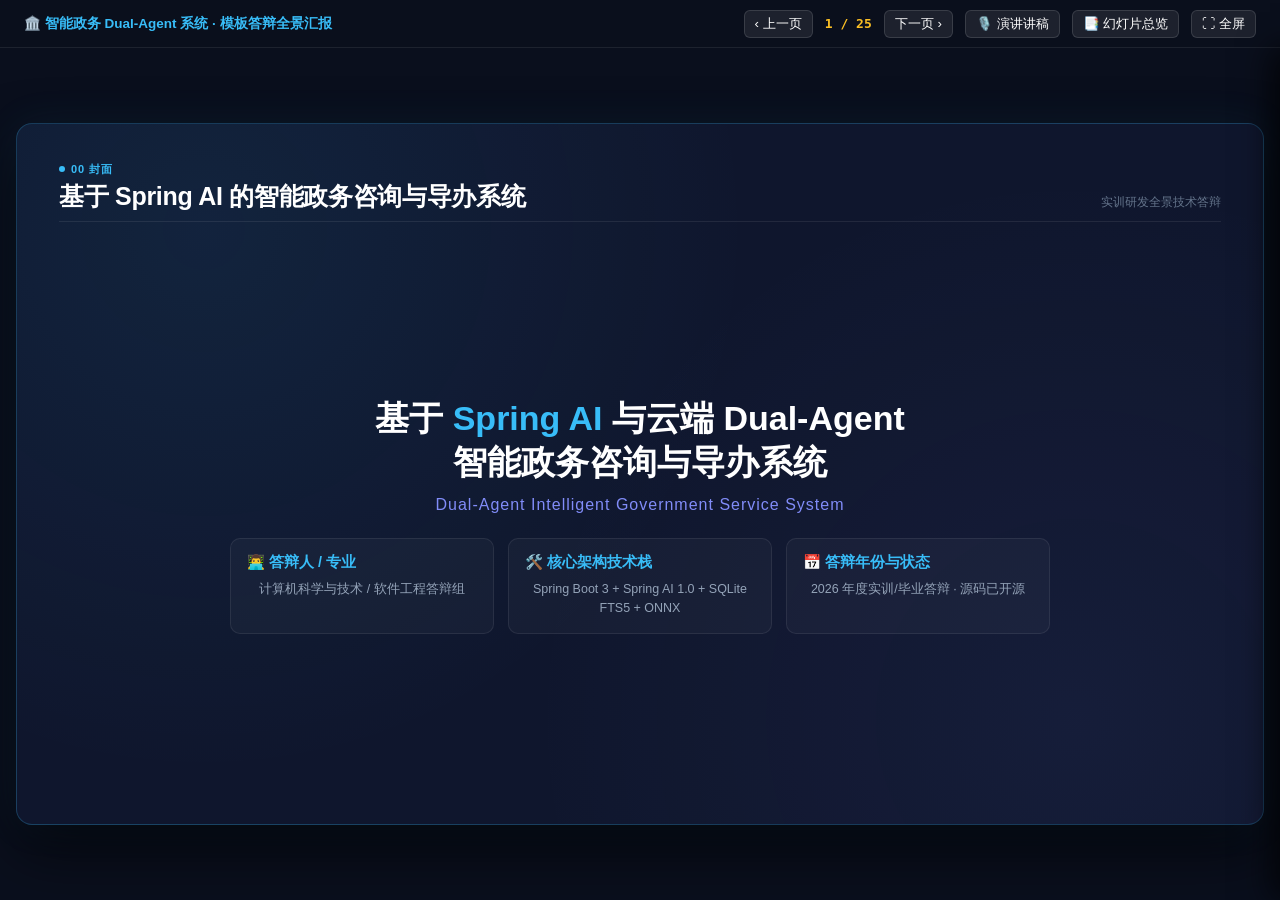
==== commit de57300d: "feat(presentation): generate native PPTX from template.pptx and update presentation.html with embedd" ====
--- a/presentation.html
+++ b/presentation.html
@@ -7,8 +7,8 @@
 <style>
   :root {
     --bg-primary: #0a0f1d;
-    --bg-card: rgba(16, 24, 48, 0.85);
-    --border-card: rgba(56, 189, 248, 0.18);
+    --bg-card: rgba(16, 24, 48, 0.88);
+    --border-card: rgba(56, 189, 248, 0.22);
     --accent-blue: #38bdf8;
     --accent-indigo: #818cf8;
     --accent-gold: #fbbf24;
@@ -29,7 +29,6 @@
     flex-direction: column;
     user-select: none;
   }
-  /* 顶部导航与状态栏 */
   .top-nav-bar {
     height: 48px;
     background: rgba(10, 15, 29, 0.95);
@@ -45,7 +44,6 @@
   .nav-btn { background: rgba(255, 255, 255, 0.08); border: 1px solid rgba(255, 255, 255, 0.12); color: #fff; padding: 4px 10px; border-radius: 6px; cursor: pointer; transition: all 0.2s ease; }
   .nav-btn:hover { background: var(--accent-blue); color: #000; }
   .slide-counter { font-family: monospace; font-size: 13px; font-weight: bold; color: var(--accent-gold); }
-  /* 幻灯片主容器 (16:9 标准画幅) */
   .deck-viewport {
     flex: 1;
     display: flex;
@@ -65,551 +63,448 @@
     position: relative;
     overflow: hidden;
     display: none;
-    padding: 36px 44px;
+    padding: 34px 42px;
     animation: slideFadeIn 0.3s cubic-bezier(0.16, 1, 0.3, 1) forwards;
   }
   .slide-stage.active { display: flex; flex-direction: column; }
   @keyframes slideFadeIn { from { opacity: 0; transform: scale(0.98); } to { opacity: 1; transform: scale(1); } }
-  /* 幻灯片通用结构 */
-  .slide-header { margin-bottom: 20px; border-bottom: 1px solid rgba(255, 255, 255, 0.08); padding-bottom: 12px; display: flex; justify-content: space-between; align-items: flex-end; }
+  .slide-header { margin-bottom: 18px; border-bottom: 1px solid rgba(255, 255, 255, 0.08); padding-bottom: 10px; display: flex; justify-content: space-between; align-items: flex-end; }
   .slide-tag { font-size: 11px; font-weight: 700; text-transform: uppercase; color: var(--accent-blue); letter-spacing: 1px; margin-bottom: 4px; display: inline-flex; align-items: center; gap: 6px; }
   .slide-tag::before { content: ''; display: inline-block; width: 6px; height: 6px; border-radius: 50%; background: var(--accent-blue); }
-  .slide-title { font-size: 26px; font-weight: 700; color: #ffffff; letter-spacing: -0.3px; line-height: 1.2; }
+  .slide-title { font-size: 25px; font-weight: 700; color: #ffffff; letter-spacing: -0.3px; line-height: 1.2; }
   .slide-title span.hl { color: var(--accent-blue); }
   .slide-cat { font-size: 12px; color: var(--text-muted); font-family: monospace; }
-  .slide-body { flex: 1; display: flex; flex-direction: column; justify-content: center; gap: 16px; overflow: hidden; }
-  /* 布局辅助类 */
-  .grid-2 { display: grid; grid-template-columns: 1fr 1fr; gap: 20px; }
-  .grid-3 { display: grid; grid-template-columns: 1fr 1fr 1fr; gap: 16px; }
-  .grid-4 { display: grid; grid-template-columns: repeat(4, 1fr); gap: 14px; }
-  .grid-23 { display: grid; grid-template-columns: 2fr 3fr; gap: 20px; }
-  .grid-32 { display: grid; grid-template-columns: 3fr 2fr; gap: 20px; }
+  .slide-body { flex: 1; display: flex; flex-direction: column; justify-content: center; gap: 14px; overflow: hidden; }
+  .grid-2 { display: grid; grid-template-columns: 1fr 1fr; gap: 18px; }
+  .grid-3 { display: grid; grid-template-columns: 1fr 1fr 1fr; gap: 14px; }
+  .grid-4 { display: grid; grid-template-columns: repeat(4, 1fr); gap: 12px; }
+  .grid-23 { display: grid; grid-template-columns: 2fr 3fr; gap: 18px; }
+  .grid-32 { display: grid; grid-template-columns: 3fr 2fr; gap: 18px; }
   .card {
     background: rgba(255, 255, 255, 0.03);
     border: 1px solid rgba(255, 255, 255, 0.08);
     border-radius: 10px;
-    padding: 16px;
+    padding: 14px 16px;
     display: flex;
     flex-direction: column;
     gap: 8px;
     transition: all 0.2s ease;
   }
   .card:hover { border-color: rgba(56, 189, 248, 0.4); background: rgba(56, 189, 248, 0.04); }
-  .card-title { font-size: 15px; font-weight: 700; color: var(--accent-blue); display: flex; align-items: center; gap: 6px; }
-  .card-text { font-size: 13px; color: var(--text-secondary); line-height: 1.6; }
-  .card-badge { align-self: flex-start; font-size: 10.5px; font-weight: 700; padding: 2px 7px; border-radius: 4px; background: rgba(56, 189, 248, 0.15); color: var(--accent-blue); }
-  .metric-hero { font-size: 34px; font-weight: 900; color: #fff; font-family: monospace; line-height: 1; }
-  .metric-sub { font-size: 11px; color: var(--text-muted); }
-  /* 表格 */
-  .deck-table { width: 100%; border-collapse: collapse; font-size: 12.5px; }
-  .deck-table th { background: rgba(56, 189, 248, 0.12); color: var(--accent-blue); text-align: left; padding: 8px 12px; border-bottom: 1.5px solid rgba(56, 189, 248, 0.3); font-weight: 700; }
-  .deck-table td { padding: 8px 12px; border-bottom: 1px solid rgba(255, 255, 255, 0.06); color: var(--text-secondary); }
-  .deck-table tr:hover td { background: rgba(255, 255, 255, 0.03); color: #fff; }
-  /* 代码块 */
-  .code-box { background: #050811; border: 1px solid rgba(255, 255, 255, 0.1); border-radius: 8px; padding: 12px 14px; font-family: ui-monospace, Menlo, Consolas, monospace; font-size: 12px; color: #e2e8f0; line-height: 1.5; overflow-x: auto; }
-  .code-kw { color: #f472b6; }
-  .code-str { color: #a5b4fc; }
-  .code-fn { color: #38bdf8; }
-  .code-com { color: #64748b; font-style: italic; }
-  /* 讲稿抽屉 */
+  .card-title { font-size: 14.5px; font-weight: 700; color: var(--accent-blue); display: flex; align-items: center; gap: 6px; }
+  .card-text { font-size: 12.5px; color: var(--text-secondary); line-height: 1.55; }
+  .card-badge { align-self: flex-start; font-size: 10px; font-weight: 700; padding: 2px 6px; border-radius: 4px; background: rgba(56, 189, 248, 0.15); color: var(--accent-blue); }
+  .stat-val { font-size: 32px; font-weight: 800; font-family: monospace; color: var(--accent-gold); line-height: 1; }
+  .stat-label { font-size: 12px; color: var(--text-secondary); margin-top: 2px; }
+  .code-block { background: rgba(0, 0, 0, 0.45); border: 1px solid rgba(255, 255, 255, 0.1); border-radius: 8px; padding: 12px; font-family: 'Fira Code', Consolas, monospace; font-size: 11.5px; color: #38bdf8; line-height: 1.5; white-space: pre; overflow-x: auto; }
   .notes-drawer {
     position: fixed;
+    right: 0;
+    top: 48px;
     bottom: 0;
-    left: 0;
-    right: 0;
-    height: 160px;
-    background: rgba(13, 20, 36, 0.98);
-    border-top: 2px solid var(--accent-blue);
-    padding: 16px 32px;
+    width: 380px;
+    background: rgba(13, 20, 38, 0.97);
+    border-left: 1px solid rgba(56, 189, 248, 0.3);
+    box-shadow: -10px 0 30px rgba(0, 0, 0, 0.7);
+    transform: translateX(100%);
+    transition: transform 0.3s cubic-bezier(0.16, 1, 0.3, 1);
     z-index: 200;
-    transform: translateY(100%);
-    transition: transform 0.25s cubic-bezier(0.16, 1, 0.3, 1);
-    box-shadow: 0 -10px 30px rgba(0, 0, 0, 0.5);
     display: flex;
     flex-direction: column;
-    gap: 8px;
-  }
-  .notes-drawer.open { transform: translateY(0); }
-  .notes-header { display: flex; justify-content: space-between; align-items: center; font-size: 12px; color: var(--accent-gold); font-weight: 700; }
-  .notes-content { font-size: 13.5px; color: #cbd5e1; line-height: 1.6; overflow-y: auto; }
-  /* 浮层概览 */
+  }
+  .notes-drawer.open { transform: translateX(0); }
+  .notes-header { padding: 16px 20px; border-bottom: 1px solid rgba(255, 255, 255, 0.1); display: flex; justify-content: space-between; align-items: center; }
+  .notes-header h3 { font-size: 14px; font-weight: 700; color: var(--accent-gold); display: flex; align-items: center; gap: 6px; }
+  .notes-content { flex: 1; padding: 20px; overflow-y: auto; font-size: 13.5px; line-height: 1.7; color: #e2e8f0; }
+  .notes-content p { margin-bottom: 12px; }
   .overview-modal {
     position: fixed;
-    top: 48px; left: 0; right: 0; bottom: 0;
-    background: rgba(10, 15, 29, 0.96);
+    inset: 48px 0 0 0;
+    background: rgba(10, 15, 29, 0.95);
     backdrop-filter: blur(10px);
     z-index: 150;
     display: none;
-    padding: 30px;
+    padding: 30px 40px;
     overflow-y: auto;
-  }
-  .overview-modal.open { display: grid; grid-template-columns: repeat(4, 1fr); gap: 16px; }
-  .thumb-card { background: rgba(255, 255, 255, 0.05); border: 1px solid rgba(255, 255, 255, 0.1); border-radius: 8px; padding: 12px; cursor: pointer; transition: all 0.2s ease; }
-  .thumb-card:hover { border-color: var(--accent-blue); transform: scale(1.02); }
-  .thumb-num { font-size: 11px; font-weight: bold; color: var(--accent-blue); margin-bottom: 4px; }
-  .thumb-title { font-size: 12px; color: #fff; line-height: 1.3; }
+    grid-template-columns: repeat(auto-fill, minmax(220px, 1fr));
+    gap: 16px;
+  }
+  .overview-modal.open { display: grid; }
+  .thumb-card {
+    background: rgba(255, 255, 255, 0.04);
+    border: 1px solid rgba(255, 255, 255, 0.12);
+    border-radius: 8px;
+    padding: 12px;
+    cursor: pointer;
+    transition: all 0.2s;
+  }
+  .thumb-card:hover { border-color: var(--accent-blue); background: rgba(56, 189, 248, 0.08); transform: translateY(-2px); }
+  .thumb-num { font-size: 11px; font-weight: 700; color: var(--accent-gold); margin-bottom: 4px; }
+  .thumb-title { font-size: 12px; font-weight: 600; color: #fff; line-height: 1.3; }
 </style>
 </head>
 <body>
 <div class="top-nav-bar">
-  <div class="nav-title">🏛️ 广州政务 AI 智能专窗 · 综合技术答辩全景 PPT (Spring AI + Dual-Agent)</div>
+  <div class="nav-title">🏛️ 智能政务 Dual-Agent 系统 · 模板答辩全景汇报</div>
   <div class="nav-controls">
-    <span class="slide-counter"><span id="curSlideNum">1</span> / <span id="totalSlideNum">23</span></span>
-    <button class="nav-btn" id="btnPrev" title="上一页 (PageUp/←)">◀ 上一页</button>
-    <button class="nav-btn" id="btnNext" title="下一页 (PageDown/Space/→)">下一页 ▶</button>
-    <button class="nav-btn" id="btnNotes" title="开启/关闭讲稿逐字提词器 (S)">🎙️ 演讲讲稿 [S]</button>
-    <button class="nav-btn" id="btnOverview" title="幻灯片全局缩略图 (O)">📑 幻灯片总览 [O]</button>
-    <button class="nav-btn" id="btnFullscreen" title="切换全屏演说 (F)">⛶ 全屏 [F]</button>
+    <button class="nav-btn" id="btnPrev" title="上一页 (←)">‹ 上一页</button>
+    <span class="slide-counter"><span id="curSlideNum">1</span> / <span id="totalSlideNum">25</span></span>
+    <button class="nav-btn" id="btnNext" title="下一页 (→)">下一页 ›</button>
+    <button class="nav-btn" id="btnNotes" title="打开讲稿提词器 (S)">🎙️ 演讲讲稿</button>
+    <button class="nav-btn" id="btnOverview" title="幻灯片总览 (O)">📑 幻灯片总览</button>
+    <button class="nav-btn" id="btnFullscreen" title="全屏沉浸 (F)">⛶ 全屏</button>
   </div>
 </div>
 <div class="deck-viewport">
-<div class="slide-stage active" data-slide="1" data-cat="OVERVIEW" data-notes="尊敬的各位评委老师、专家学者：大家好！今天我汇报的课题是《基于 Spring AI 与云端 Dual-Agent 协同的智能政务咨询与导办系统》。本项目针对政务服务领域长期存在的‘机械搜索看不懂’与‘通用大模型虚构政策事实’两大瓶颈，构建了一套企业级微服务解耦的智能政务导办解决方案。">
-  <div class="slide-header"><span class="slide-tag">PROJECT DEFENSE · GRADUATION CAPSTONE</span><span class="slide-cat">P01 / 23</span></div>
-  <div class="slide-body" style="text-align: center; justify-content: center; gap: 20px;">
-    <div style="font-size: 14px; letter-spacing: 2px; color: var(--accent-blue); font-weight: 700;">国家“高效办成一件事”政务数字化转型示范实战</div>
-    <h1 style="font-size: 38px; font-weight: 900; line-height: 1.25; color: #ffffff;">基于 <span class="hl">Spring AI</span> 与云端 Dual-Agent 协同的<br/>智能政务咨询与导办系统设计与实现</h1>
-    <p style="font-size: 15px; color: var(--text-secondary); max-width: 820px; margin: 0 auto; line-height: 1.6;">面向 4.4GB 真实政务公文与 1.39 万项标准指南 · 纯 CPU 毫秒级交叉精排与伴随式插件无感落地</p>
-    <div style="display: inline-flex; gap: 24px; justify-content: center; margin-top: 10px; font-size: 13.5px; color: #cbd5e1; background: rgba(255,255,255,0.05); padding: 10px 24px; border-radius: 30px; border: 1px solid rgba(255,255,255,0.1); width: fit-content; margin-left: auto; margin-right: auto;">
-      <span><strong>答辩人：</strong>[答辩人姓名]</span><span>|</span>
-      <span><strong>指导老师：</strong>[指导老师姓名]</span><span>|</span>
-      <span><strong>专业方向：</strong>软件工程 / 计算机科学</span>
-    </div>
-    <div style="display: flex; gap: 10px; justify-content: center; margin-top: 10px;">
-      <span class="card-badge">Java 21 LTS</span><span class="card-badge">Spring Boot 3.2</span><span class="card-badge">Spring AI 1.0</span><span class="card-badge">CPU ONNX ~110ms</span><span class="card-badge">FTS5 &lt;1ms</span><span class="card-badge">Shadow DOM 伴随插件</span>
-    </div>
-  </div>
-</div>
-<div class="slide-stage" data-slide="2" data-cat="BACKGROUND" data-notes="第一部分，立项背景。今年国务院印发国发〔2024〕3号文，明确要求各级政府推动‘高效办成一件事’。以广东政务服务网、广州市人民政府网为代表的数字化门户，每日面临海量公积金提取、落户、医保等民生咨询。但现有系统高度依赖机械关键词匹配，用户查不准，体验亟待升级。">
-  <div class="slide-header"><div><span class="slide-tag">POLICY BACKGROUND</span><h2 class="slide-title">国家政策战略驱动：从<span class="hl">“能办”</span>向<span class="hl">“好办、易办、智办”</span>跨越</h2></div><span class="slide-cat">P02 / 23</span></div>
-  <div class="slide-body">
-    <div class="grid-3">
-      <div class="card"><div class="card-title">📜 国务院【国发〔2024〕3号文】</div><div class="card-text">明确要求依托政务数字化与人工智能，优化审批流线，解决跨部门跨领域协同难、咨询答疑不准的问题，构建“高效办成一件事”常态化推进机制。</div><div class="card-badge">国家顶层设计</div></div>
-      <div class="card"><div class="card-title">🌐 一网通办进入“深水区”</div><div class="card-text">广东省“粤省事”、广州市“穗好办”已打通数千项政务网办渠道，但群众端入口深、申报表单多，线上咨询仍停留在“生硬搜索框”模式。</div><div class="card-badge">现实业务瓶颈</div></div>
-      <div class="card"><div class="card-title">🎯 课题立项建设宗旨</div><div class="card-text">打造“懂政策、明要件、知渠道、防幻觉”的权威智能问答系统，让群众用口语就能一站式获取标准指引与直达网办入口，辅助基层减负增效。</div><div class="card-badge">系统核心使命</div></div>
-    </div>
-    <div class="card" style="background: rgba(56, 189, 248, 0.05); border-color: rgba(56, 189, 248, 0.25);">
-      <div style="display:flex; justify-content:space-between; align-items:center;"><div><strong style="color:var(--accent-blue);">民生咨询数据支撑：</strong> 广州市公积金中心、社保中心日均政策问答请求超过 50,000+ 人次，70% 以上集中在材料自检与办事时限咨询。</div><div class="card-badge">业务价值巨大</div></div>
-    </div>
-  </div>
-</div>
-<div class="slide-stage" data-slide="3" data-cat="CHALLENGES" data-notes="在严肃政务场景下，传统技术和通用大模型均存在不可调和的矛盾。传统搜索机械分词，群众输入口语化‘办80大寿’根本查不到‘高龄津贴’；而通用大模型虽然会说话，却存在严重的‘政策事实性虚构’，胡编办结时限和网址，甚至违反上位法原则。此外，传统向量库对高昂 GPU 算力的依赖也是基层难以承受的。">
-  <div class="slide-header"><div><span class="slide-tag">INDUSTRY PAIN POINTS</span><h2 class="slide-title">行业三大核心痛点：为什么传统搜索与通用大模型<span class="hl">均不可行？</span></h2></div><span class="slide-cat">P03 / 23</span></div>
-  <div class="slide-body">
-    <div class="grid-3">
-      <div class="card" style="border-color: rgba(248, 113, 113, 0.3);">
-        <div class="card-title" style="color:var(--accent-red);">1. 传统政务搜索“查不准”</div>
-        <div class="card-text">• 机械字面匹配：群众输入“办80大寿”，无法关联到法定全称“广州市高龄老人津贴申领”；<br/>• 缺乏歧义消解：搜“办身份证”，机械罗列数十个同名细分场景，群众如同看天书。</div>
-        <div class="metric-hero" style="color:var(--accent-red); font-size:24px;">召回断层</div>
-      </div>
-      <div class="card" style="border-color: rgba(251, 191, 36, 0.3);">
-        <div class="card-title" style="color:var(--accent-gold);">2. 通用大模型的“政策严重幻觉”</div>
-        <div class="card-text">• 严肃要素编造：信口胡编承诺办结时限、虚构申报材料或死链网址，极易引发行政诉讼与舆情风险；<br/>• 法律位阶失效：缺乏上位法与废止公文时效识别，拿已废止旧文件指导当下办理。</div>
-        <div class="metric-hero" style="color:var(--accent-gold); font-size:24px;">政务风险不可控</div>
-      </div>
-      <div class="card" style="border-color: rgba(129, 140, 248, 0.3);">
-        <div class="card-title" style="color:var(--accent-indigo);">3. 算力与硬件成本居高不下</div>
-        <div class="card-text">• 传统向量库（Milvus/pgvector）密集向量运算重度绑定高端大显存 GPU；<br/>• 商业公有云 RAG 接口按 Token/调用量收费高昂且存在网络抖动，基层政务无力长期维系。</div>
-        <div class="metric-hero" style="color:var(--accent-indigo); font-size:24px;">GPU 成本门槛</div>
-      </div>
-    </div>
-  </div>
-</div>
-<div class="slide-stage" data-slide="4" data-cat="OBJECTIVES" data-notes="针对上述痛点，我们确立了本课题的四大核心建设目标：第一，企业级双层解耦架构；第二，基于 4.4GB 官方全量库的严肃防幻觉；第三，办事实操与政策法理双闭环；第四，全程纯 CPU 本地毫秒级推理，实现真正的零 GPU 依赖。">
-  <div class="slide-header"><div><span class="slide-tag">SYSTEM OBJECTIVES</span><h2 class="slide-title">破局之道：以<span class="hl">双层解耦架构</span>构筑严肃政务智能防线</h2></div><span class="slide-cat">P04 / 23</span></div>
-  <div class="slide-body">
-    <div class="grid-4">
-      <div class="card"><div class="card-badge">架构解耦</div><div class="card-title">前后台两层分离</div><div class="card-text">公网 Spring AI 业务大脑专注于政务安全审计与流式推理；内网知识中台专注于高确定性海量检索与图谱提取。</div></div>
-      <div class="card"><div class="card-badge">严肃防幻觉</div><div class="card-title">4.4GB 官方底座</div><div class="card-text">汇聚 5 万权威公文与 1.39 万条标准化指南，实现 100% 事实溯源与权威公文依据闭环，坚决不瞎猜。</div></div>
-      <div class="card"><div class="card-badge">双闭环引擎</div><div class="card-title">实操 + 法理双 Agent</div><div class="card-text">导办 Agent 组装国务院 8 要素指南；政策 Agent 提供母法向上穿透与法律效力位阶加权。</div></div>
-      <div class="card"><div class="card-badge">低成本运行</div><div class="card-title">零 GPU 纯 CPU 运算</div><div class="card-text">单文件 SQLite 结合 CPU ONNX Runtime 毫秒级重排，可在普通服务器实现毫秒级端到端响应。</div></div>
-    </div>
-  </div>
-</div>
-<div class="slide-stage" data-slide="5" data-cat="ARCHITECTURE" data-notes="请各位老师看这张系统端到端微服务架构拓扑图。我们在软件工程上彻底摒弃了单一 Python 脚本的玩具做法。公网仅开放 6001 端口，运行基于 Java 21 与 Spring Boot 3 的业务大脑，内置安全审计切面；通过 127.0.0.1 本地回环连接 6002 知识计算中台与 8766 纯 CPU 精排微服务。核心数据完全物理隔离在内网，极大增强了系统安全性。">
-  <div class="slide-header"><div><span class="slide-tag">MICROSERVICE TOPOLOGY</span><h2 class="slide-title">系统端到端拓扑全景图：<span class="hl">四层物理隔离与微服务协同</span></h2></div><span class="slide-cat">P05 / 23</span></div>
-  <div class="slide-body">
-    <div class="grid-23">
-      <div class="card" style="gap:12px;">
-        <div class="card-title">🔒 企业级安全分层理念</div>
-        <div class="card-text"><strong>1. 边界防御与审计：</strong>公网仅暴露 6001 端口，所有请求必经 Spring AI 切面审计拦截；</div>
-        <div class="card-text"><strong>2. 内部知识中台隔离：</strong>6002 检索中台与 8766 精排模型仅监听 <code>127.0.0.1</code>，外部探测无法触碰核心数据库；</div>
-        <div class="card-text"><strong>3. 极速响应式中继：</strong>WebClient 异步长连接，毫秒级拉取上下文，为大模型流式推理预留充足计算空间。</div>
-      </div>
-      <div class="code-box" style="font-size:11px;">
-<span class="code-com">// 四层架构数据交互链路拓扑</span>
-[1. 客户端] 浏览器伴随式插件 (Shadow DOM 挂载真实政务网站)
-     │  POST /api/chat/stream (SSE 逐字流式推流)
-     ▼
-[2. 业务大脑] Spring Boot 3.2 + Spring AI 1.0 (公网 6001 端口)
-     ├─ ChatStreamController (鉴权与会话管理)
-     ├─ AuditLoggingAdvisor (涉密词/Prompt注入前置拦截 &amp; TTFT监听)
-     ├─ GovRagBrainService (业务状态机、消歧直发 &amp; 跨省拦截)
-     └─ WebClient (64MB 编解码大缓冲区连接池)
-          │  POST /api/context (内网回环 127.0.0.1:6002, 耗时 ~100ms)
-          ▼
-[3. 知识中台] Node.js 22 + SQLite FTS5 4.4GB (内网 6002)
-     ├─ QueryCompiler 联合语义编译器 (单次网络往返转译)
-     └─ jieba + unicode61 倒排精准检索 (&lt; 1ms)
-          │  HTTP POST /rerank (127.0.0.1:8766)
-          ▼
-[4. 语义精排] Python CPU ONNX Runtime (BAAI/bge-reranker-base ~110ms)
-</div>
-    </div>
-  </div>
-</div>
-<div class="slide-stage" data-slide="6" data-cat="TECH STACK" data-notes="在技术选型上，我们全面拥抱现代软件工程标准。采用 Java 21 LTS 与 Spring Boot 3.2，深度集成了 Spring 官方首推的 Spring AI 1.0 框架，利用 ChatClient Fluent API 替代传统的生硬调用。底层存储选用单文件 4.4GB SQLite，规避了大型数据库的运维成本，精排模块采用 CPU ONNX，体现了极致的成本与性能权衡。">
-  <div class="slide-header"><div><span class="slide-tag">TECHNOLOGY SELECTION</span><h2 class="slide-title">关键技术选型矩阵：<span class="hl">严苛政务场景下的工程权衡</span></h2></div><span class="slide-cat">P06 / 23</span></div>
-  <div class="slide-body">
-    <table class="deck-table">
-      <thead><tr><th>分层领域</th><th>所选组件 / 框架</th><th>关键版本</th><th>技术选型核心理由与工程价值</th></tr></thead>
-      <tbody>
-        <tr><td><strong>开发语言与运行时</strong></td><td>OpenJDK</td><td>21.0.12 LTS</td><td>长期支持版，原生虚拟线程（Virtual Threads）优化高并发，性能强劲</td></tr>
-        <tr><td><strong>业务微服务中枢</strong></td><td>Spring Boot</td><td>3.2.11</td><td>企业级标准框架，组件生态成熟，配置解耦与生产级监控指标完善</td></tr>
-        <tr><td><strong>大模型应用抽象</strong></td><td>Spring AI</td><td>1.0.0-M2</td><td>Spring 官方最新 AI 抽象层，ChatClient Fluent API 与切面化 Advisor 架构</td></tr>
-        <tr><td><strong>响应式网络通信</strong></td><td>Spring WebFlux</td><td>6.1.14</td><td>异步非阻塞 Netty HttpClient，支持 Server-Sent Events (SSE) 逐字推流</td></tr>
-        <tr><td><strong>政务知识存储底座</strong></td><td>SQLite 3 (FTS5)</td><td>3.45+</td><td>单文件 4.4GB 数据库内嵌运行，零部署和外部服务运维开销，秒级便携迁移</td></tr>
-        <tr><td><strong>语义精排推理引擎</strong></td><td>CPU ONNX Runtime</td><td>1.18+</td><td><code>bge-reranker-base</code> 纯 CPU 交叉注意力量化推理，单次 ~110ms，零 GPU 成本</td></tr>
-        <tr><td><strong>前端伴随式沙箱</strong></td><td>Shadow DOM / UserScript</td><td>ES6+</td><td>Web Component 样式物理隔离，挂载广州市人民政府门户网 100% 零样式冲突</td></tr>
-      </tbody>
-    </table>
-  </div>
-</div>
-<div class="slide-stage" data-slide="7" data-cat="DATA BASE" data-notes="第三部分，4.4GB 黄金政务数据底座。我们的系统绝非玩具 Demo，而是实打实收录了 5 万篇官方公文、36.8 万条切片。在数据工程 ETL 阶段，我们发现全省大量街道重复备案同名事项，原始库达 7.2 万条极其臃肿。我们设计了主干归一化算法，将数据收敛归一为 13,939 条标准事项，体积压缩 75%，并将各区办事网点聚合为结构化 JSON，实现全省全区智能适配。">
-  <div class="slide-header"><div><span class="slide-tag">DATA ENGINEERING</span><h2 class="slide-title">4.4GB 黄金数据底座构建：<span class="hl">离线清洗治理与 75% 收敛归一化</span></h2></div><span class="slide-cat">P07 / 23</span></div>
-  <div class="slide-body">
-    <div class="grid-4">
-      <div class="card"><div class="metric-hero" style="color:var(--accent-blue);">50,000+</div><div class="metric-sub">权威规范性文件与红头公文</div></div>
-      <div class="card"><div class="metric-hero" style="color:var(--accent-indigo);">36.8 万条</div><div class="metric-sub">递归语义切片 (policy_chunks)</div></div>
-      <div class="card"><div class="metric-hero" style="color:var(--accent-gold);">13,939 项</div><div class="metric-sub">标准化归一办事事项 (service_items)</div></div>
-      <div class="card"><div class="metric-hero" style="color:var(--accent-green);">22,000+ 条</div><div class="metric-sub">法规引用拓扑边 (legal_graph_edges)</div></div>
-    </div>
-    <div class="grid-2">
-      <div class="card">
-        <div class="card-title">🧹 离线事项去冗余与主干归一化算法</div>
-        <div class="card-text"><strong>痛点：</strong>原始政务爬虫数据包含大量街道办重复备案（如‘广州市越秀区大东街办理老年人优待卡’等），同名事项高达 7.2 万条，检索库臃肿不堪且命中重复。</div>
-        <div class="card-text"><strong>解决：</strong>提取业务主干名与实施编码，收敛压缩 <strong>75%</strong> 至 13,939 条核心标准事项，索引体积剧降且召回精准度大幅提升。</div>
-      </div>
-      <div class="card">
-        <div class="card-title">📍 街道网点聚合机制 (handling_spots_json)</div>
-        <div class="card-text"><strong>多网点结构化：</strong>将各区、街镇窗口地址、经纬度与咨询电话聚合为单事项下的结构化 JSON 数组。</div>
-        <div class="card-text"><strong>辖区自适应：</strong>结合用户意图中的辖区标识（如‘海珠区’、‘天河区’），动态过滤展示最近线下网点，兼具统一性与地域适配性。</div>
-      </div>
-    </div>
-  </div>
-</div>
-<div class="slide-stage" data-slide="8" data-cat="QUERY COMPILER" data-notes="面对市民口语化提问，传统方案要串行调用多次大模型分别判意图、提实体、转SQL，往往耗时 6 到 8 秒。我们设计了前置联合语义编译器 QueryCompiler，将意图路由、行政辖区、核心动作以及底层 FTS5 布尔表达式，在单次网络往返中联合推理完成，前置耗时从 6 秒直接压缩到 1 秒左右，同时辅以 1800 词条的政务词典作为防超时兜底。">
-  <div class="slide-header"><div><span class="slide-tag">ALGORITHM INNOVATION</span><h2 class="slide-title">前置联合语义编译器 (QueryCompiler)：<span class="hl">单次网络往返极致压缩</span></h2></div><span class="slide-cat">P08 / 23</span></div>
-  <div class="slide-body">
-    <div class="grid-2">
-      <div class="card">
-        <div class="card-title">⚡ 单次往返 (One-Pass) 联合推理</div>
-        <div class="card-text">设计专用编译 Prompt，单次调用模型并行提取 4 类决策要素：<br/>
-        1. <strong>意图路由：</strong>办事指南 (SERVICE) / 法规解读 (POLICY) / 复合路线；<br/>
-        2. <strong>辖区实体：</strong>精准识别广州 11 区及越界省份；<br/>
-        3. <strong>客体动作解耦：</strong>提取‘身份证’+‘补领’核心语义元；<br/>
-        4. <strong>FTS5 布尔检索式：</strong>直接输出优化倒排匹配表达式。</div>
-        <div class="card-badge" style="background:rgba(52,211,153,0.2); color:var(--accent-green);">耗时从 6.0s 降至 ~1.0s</div>
-      </div>
-      <div class="card">
-        <div class="card-title">🛡️ 本地规则字典双保险熔断机制</div>
-        <div class="card-text">• <strong>政务高频字典：</strong>内建 1,800+ 条高频民生事项词典与正则表达式匹配矩阵；<br/>• <strong>高可用兜底保障：</strong>当云端编译器网络偶发抖动或超时时，系统自动在 <strong>0ms</strong> 内平滑熔断降级为本地纯规则分词，确保检索中台可用性高达 <strong>100%</strong>。</div>
-        <div class="code-box" style="font-size:11px;">{
-  "intent": "SERVICE", "region": "广州市",
-  "keywords": ["公积金", "租房提取"],
-  "ftsQuery": "公积金 AND 租房提取"
-}</div>
-      </div>
-    </div>
-  </div>
-</div>
-<div class="slide-stage" data-slide="9" data-cat="SEARCH RETRIEVAL" data-notes="在底层检索攻坚中，我们解决了一个重大缺陷：SQLite 默认的 Trigram 分词器存在 3 字符门槛，而政务词汇大量是 2 字，比如‘办税’、‘注销’、‘社保’，默认分词器的召回率居然是 0%！我们通过 jieba 中文精确预分词对齐 unicode61 分词器，把文本离线和在线切分为空格分隔的规范词元，攻克了这一短词盲区，实现了 2 字政务词汇 100% 召回，单次倒排检索耗时小于 1 毫秒！">
-  <div class="slide-header"><div><span class="slide-tag">SEARCH OPTIMIZATION</span><h2 class="slide-title">攻克 SQLite 3 字符盲区：<span class="hl"><code>jieba + unicode61</code></span> 倒排算法调优</h2></div><span class="slide-cat">P09 / 23</span></div>
-  <div class="slide-body">
-    <div class="grid-2">
-      <div class="card" style="border-color:rgba(248,113,113,0.3);">
-        <div class="card-title" style="color:var(--accent-red);">❌ 默认 Trigram 分词器的严重缺陷</div>
-        <div class="card-text">• SQLite 官方 Trigram 强制要求检索串长度 $\ge 3$；<br/>• 政务高频关键词绝大多数为 <strong>2 字短词</strong>（‘办税’、‘注销’、‘社保’、‘医保’、‘公证’、‘落户’）；<br/>• <strong>实测致命后果：</strong>针对 2 字短词查询，默认 FTS5 召回率为 <strong>0%</strong>，直接漏检所有办事事项！</div>
-      </div>
-      <div class="card" style="border-color:rgba(52,211,153,0.3);">
-        <div class="card-title" style="color:var(--accent-green);">✅ <code>jieba + unicode61</code> 创新对齐机制</div>
-        <div class="card-text">• <strong>离线与在线双向分词：</strong>离线写入 SQLite 与在线查询时，先调用 jieba 将中文精准切分为空格隔开的 Token；<br/>• <strong>unicode61 对齐：</strong>由官方 unicode61 分词器按空格建立倒排链，彻底摧毁 3 字符限制；<br/>• <strong>成果：</strong>2 字短词召回率达 <strong>100%</strong>，单次检索耗时 <strong>&lt; 1 ms</strong>！</div>
-      </div>
-    </div>
-    <div class="card"><div class="card-title">📊 短词召回对照实测 (Top-10 召回率)</div><div style="display:flex; justify-content:space-around; font-size:13px;"><span>查询词“办税”：原生 Trigram <strong>0%</strong> ➔ 本方案 <strong>100%</strong></span><span>查询词“注销”：原生 Trigram <strong>0%</strong> ➔ 本方案 <strong>100%</strong></span><span>单次耗时：<strong>0.68 ms</strong></span></div></div>
-  </div>
-</div>
-<div class="slide-stage" data-slide="10" data-cat="SEMANTIC RERANK" data-notes="粗排倒排索引虽然快，但只认字面词频，容易受官样套话干扰。我们引入了 BAAI 的 BGE-Reranker-base 交叉注意力模型进行语义精排。为了彻底摆脱对昂贵显卡的依赖，我们在工程上放弃了笨重的 PyTorch，采用 CPU ONNX Runtime 量化加速，Top-10 候选文档精排耗时稳定在 110 毫秒左右，在普通服务器上跑得飞快。">
-  <div class="slide-header"><div><span class="slide-tag">CROSS-ENCODER RERANK</span><h2 class="slide-title">本地 CPU 端 BGE-Reranker 精排：<span class="hl">零 GPU 依赖的 ~110ms 突破</span></h2></div><span class="slide-cat">P10 / 23</span></div>
-  <div class="slide-body">
-    <div class="grid-3">
-      <div class="card"><div class="card-title">1. 交叉注意力机制</div><div class="card-text">不同于双塔向量的余弦近似，Cross-Encoder 将 <code>(query, document)</code> 拼接后计算全局自注意力，精准捕捉‘办事前提’与‘例外情形’等微弱语义。</div><div class="card-badge">深度语义理解</div></div>
-      <div class="card"><div class="card-title">2. CPU ONNX 深度量化</div><div class="card-text">剔除臃肿的 CUDA / PyTorch 依赖，通过 ONNX Runtime 算子融合与 INT8 动态量化，内存占用压至 400MB，极度便携。</div><div class="card-badge">低成本轻量化</div></div>
-      <div class="card"><div class="card-title">3. 进程常驻与模型预热</div><div class="card-text">构建独立常驻 Python 微服务（端口 8766），启动即完成权重加载预热，规避动态冷启动，Top-10 文档精排耗时稳定在 <strong>~110ms</strong>。</div><div class="card-badge">毫秒级低延迟</div></div>
-    </div>
-    <div class="card" style="background:rgba(255,255,255,0.02); text-align:center;"><span style="color:var(--text-secondary); font-size:13px;">🏆 成果：无需采购数万元的 A10/V100 显卡，普通 4 核云服务器即可流畅支撑企业级政务语义精排。</span></div>
-  </div>
-</div>
-<div class="slide-stage" data-slide="11" data-cat="SPRING AI CORE" data-notes="第四部分，Spring Boot 3 与 Spring AI 业务大脑。我们在项目中全面采用了 Spring AI 1.0 最新推荐的 ChatClient Fluent API，彻底淘汰了旧版本的直接调用方式。通过 ChatClient 单例注入政务专家 System Prompt，明确限定回答必须严格依据检索到的公文事实，并利用流式链式语法直接输出反应式数据流。">
-  <div class="slide-header"><div><span class="slide-tag">SPRING AI ENTERPRISE</span><h2 class="slide-title">Spring AI 1.0 核心落地：<span class="hl">ChatClient Fluent API 链式实战</span></h2></div><span class="slide-cat">P11 / 23</span></div>
-  <div class="slide-body">
-    <div class="grid-2">
-      <div class="card">
-        <div class="card-title">💎 Spring AI 最新 Fluent API 特性</div>
-        <div class="card-text">• <strong>单例统一构建：</strong>通过 <code>ChatClient.builder(chatModel)</code> 单例装配全局政务助手规则；<br/>
-        • <strong>严肃政务人设注入：</strong><br/>
-        <em style="color:#cbd5e1;">“你是广州市政务服务与政策法规权威专家助手……凡涉及办事时限、所需材料、网办网址，严格遵从提供的知识库，不得臆测虚构……”</em><br/>
-        • <strong>反应式流式输出：</strong>原生返回 Reactor <code>Flux&lt;String&gt;</code>，无缝驱动前端打字机推流。</div>
-      </div>
-      <div class="code-box">
-<span class="code-com">// SpringAiConfig.java 核心代码落地</span>
-<span class="code-kw">@Bean</span>
-<span class="code-kw">public</span> ChatClient <span class="code-fn">chatClient</span>(ChatModel model, AuditAdvisor advisor) {
-    <span class="code-kw">return</span> ChatClient.<span class="code-fn">builder</span>(model)
-        .<span class="code-fn">defaultSystem</span>(GOV_EXPERT_SYSTEM_PROMPT)
-        .<span class="code-fn">defaultAdvisors</span>(advisor)
-        .<span class="code-fn">build</span>();
-}
-
-<span class="code-com">// 业务层链式调用流式推理</span>
-chatClient.<span class="code-fn">prompt</span>()
-    .<span class="code-fn">user</span>(structuredUserPrompt)
-    .<span class="code-fn">stream</span>()
-    .<span class="code-fn">content</span>();
-</div>
-    </div>
-  </div>
-</div>
-<div class="slide-stage" data-slide="12" data-cat="SPRING AI ADVISOR" data-notes="在政务场景中，安全合规是高压线。我们实现了 Spring AI 的 RequestResponseAdvisor 核心切面，打造了 AuditLoggingAdvisor。在请求进入大模型前进行涉密词汇与注入攻击的前置拦截；在流式生成过程中，实时捕捉首个 Chunk 到达时间，精确计算首包延迟（TTFT），并统计总 Token 消耗记录审计日志，完美符合政务等保要求。">
-  <div class="slide-header"><div><span class="slide-tag">SECURITY &amp; AUDIT</span><h2 class="slide-title">Spring AI Advisor 切面工程：<span class="hl">涉密拦截、TTFT 首包监听与 Token 审计</span></h2></div><span class="slide-cat">P12 / 23</span></div>
-  <div class="slide-body">
-    <div class="grid-3">
-      <div class="card">
-        <div class="card-title">1. 前置涉密阻断 (adviseRequest)</div>
-        <div class="card-text">建立涉密公文与 Prompt 注入违规词库，一旦命中直接抛出自定义 <code>GovSecurityException</code>，在提问进入大模型前予以毫秒级物理阻断。</div>
-        <div class="card-badge" style="color:var(--accent-red);">合规红线防御</div>
-      </div>
-      <div class="card">
-        <div class="card-title">2. 首包延迟监听 (TTFT)</div>
-        <div class="card-text">通过 Reactor 响应式流操作符 <code>doOnNext</code> 实时监听第一个输出块到达时间，计算 Time-To-First-Token（实测 ~2.1s），严控用户交互体验。</div>
-        <div class="card-badge">流式性能监测</div>
-      </div>
-      <div class="card">
-        <div class="card-title">3. Token 消耗与全链路留痕</div>
-        <div class="card-text">通过 <code>doOnComplete</code> 聚合 Prompt Tokens 与 Completion Tokens，结构化输出 <code>[GOV-AUDIT-RESP]</code> 日志，满足政务信息化三级等保要求。</div>
-        <div class="card-badge">等保合规留痕</div>
-      </div>
-    </div>
-    <div class="code-box" style="font-size:11.5px;">
-<span class="code-kw">public</span> Flux&lt;ChatResponse&gt; <span class="code-fn">adviseResponse</span>(Flux&lt;ChatResponse&gt; responseFlux) {
-    <span class="code-kw">long</span> startTime = System.currentTimeMillis();
-    <span class="code-kw">return</span> responseFlux.<span class="code-fn">doOnNext</span>(chunk -&gt; logFirstChunkTTFT(startTime))
-                        .<span class="code-fn">doOnComplete</span>(() -&gt; auditLogTotalUsage(startTime));
-}
-</div>
-  </div>
-</div>
-<div class="slide-stage" data-slide="13" data-cat="NETWORKING" data-notes="在微服务通信上，我们使用 Spring WebFlux 的 WebClient。针对政务公文动辄数万字的特性，我们做了一项关键调优：Spring 默认缓冲区仅 256KB，遇到长公文直接报 DataBufferLimitException 崩溃。我们定制配置将缓冲区显式扩容至 64MB，并设置 180 秒长超时，彻底根绝了内存溢出和超时断连问题。">
-  <div class="slide-header"><div><span class="slide-tag">ENTERPRISE NETWORK</span><h2 class="slide-title">WebClient 响应式中继：<span class="hl">64MB 超大编解码缓冲区与长连接调优</span></h2></div><span class="slide-cat">P13 / 23</span></div>
-  <div class="slide-body">
-    <div class="grid-2">
-      <div class="card">
-        <div class="card-title">💥 生产事故攻坚：256KB 缓冲区溢出</div>
-        <div class="card-text"><strong>痛点：</strong>政务法规往往长篇大论，当后台中台拉取多个公文全文时，返回 JSON 达数兆；Spring WebFlux 默认仅分配 256KB 内存，瞬间抛出：<br/>
-        <code style="color:var(--accent-red);">DataBufferLimitException: Exceeded limit on max bytes to buffer : 262144</code><br/>
-        <strong>解决：</strong>定制 <code>ExchangeStrategies</code> 将 <code>maxInMemorySize</code> 扩容至 <strong>64MB</strong>，彻底消除长公文溢出隐患。</div>
-      </div>
-      <div class="card">
-        <div class="card-title">⚡ Netty 连接池长超时配置</div>
-        <div class="card-text">• <strong>异步非阻塞池化：</strong>建立基于 Netty 的单例连接池，减少反复 TCP 三次握手开销；<br/>
-        • <strong>180s 响应容错超时：</strong>适配大模型长文本复杂推理时延，避免提前断连；<br/>
-        • <strong>自动挂载 Bearer 凭证：</strong>在 Bean 容器中注入鉴权切面，实现业务调用零侵入。</div>
-      </div>
-    </div>
-  </div>
-</div>
-<div class="slide-stage" data-slide="14" data-cat="SSE PROTOCOL" data-notes="在端到端推流方面，系统采用了标准 Server-Sent Events 全双工长连接协议。设计了清晰的状态机流转：建立连接先下发 session 会话ID，检索中下发 progress 实时进度，命中事项直发 matched_item 卡片，法规引用下发 references，正文进入逐字打字机 chunk 推流，最后发送 done 闭环。用户在 2 秒内就能看到事项直通卡，体验极佳。">
-  <div class="slide-header"><div><span class="slide-tag">STREAMING PROTOCOL</span><h2 class="slide-title">Server-Sent Events (SSE)：<span class="hl">全生命周期流式事件状态机</span></h2></div><span class="slide-cat">P14 / 23</span></div>
-  <div class="slide-body">
-    <div class="code-box" style="font-size:12px; margin-bottom:12px;">
-POST /api/chat/stream ──► 建立 HTTP text/event-stream 长连接
-  ├─► event: session       {"sessionId": "416e..."}        // 1. 会话初始化/继承上下文
-  ├─► event: progress      {"stage": "RETRIEVING"}         // 2. 状态栏呈现“政策库检索中...”
-  ├─► event: matched_item  {"itemName": "补领居民身份证"}  // 3. 事项直通申报卡提前渲染 (&lt;1s)
-  ├─► event: references    {"title": "居民身份证法"}      // 4. 政策法规依据角标与折叠抽屉
-  ├─► event: chunk         {"content": "市民您好..."}     // 5. 逐字打字机流式输出正文
-  └─► event: done          {"totalTimeMs": 2150}         // 6. 状态闭环，完成度 100%
-</div>
-    <div class="grid-3">
-      <div class="card"><div class="card-title">提前解耦感知</div><div class="card-text">2 秒内率先渲染办事指南卡片与申报按钮，无需等待正文写完。</div></div>
-      <div class="card"><div class="card-title">天然防御断连</div><div class="card-text">断线自动带上 <code>sessionId</code> 恢复，规避长连接丢失状态。</div></div>
-      <div class="card"><div class="card-title">多事件类型隔离</div><div class="card-text">元数据与文本内容分离，前端解析干净规整，杜绝混淆。</div></div>
-    </div>
-  </div>
-</div>
-<div class="slide-stage" data-slide="15" data-cat="SERVICE AGENT" data-notes="第五部分，业务双闭环。我们打造了针对办事实操的导办 Agent，严格落地国务院统一政务服务指南的 8 大核心要素。包含事项名称与部门、申办条件自检、材料清单表格、承诺时限与跑动次数、收费标准、网办申报 URL、窗口电话及法定依据。通过大模型结构化装配，让老百姓一目了然。">
-  <div class="slide-header"><div><span class="slide-tag">SERVICE AGENT</span><h2 class="slide-title">办事实操 Agent：<span class="hl">国务院 8 要素标准化办事指引落地</span></h2></div><span class="slide-cat">P15 / 23</span></div>
-  <div class="slide-body">
-    <div class="grid-4">
-      <div class="card"><div class="card-badge">要素 1 &amp; 2</div><div class="card-title">事项全称 &amp; 准入条件</div><div class="card-text">精准明确具体实施属地局（如公安局），准入条件以 Checklist 形式呈现。</div></div>
-      <div class="card"><div class="card-badge">要素 3 &amp; 4</div><div class="card-title">材料清单 &amp; 办理时限</div><div class="card-text">表格化区分原件/复印件与必要性；严格区分“承诺办结时限”与“法定时限”。</div></div>
-      <div class="card"><div class="card-badge">要素 5 &amp; 6</div><div class="card-title">收费标准 &amp; 网办链接</div><div class="card-text">清晰注明免费或物价局标准（如工本费20元）；直接给出广东政务服务网申报入口。</div></div>
-      <div class="card"><div class="card-badge">要素 7 &amp; 8</div><div class="card-title">线下网点 &amp; 法定依据</div><div class="card-text">匹配就近办事大厅窗口与 12345 电话；明确注明该事项对应的国家或地方依据条目。</div></div>
-    </div>
-    <div class="card" style="background:rgba(56,189,248,0.04); border-color:rgba(56,189,248,0.2);">
-      <span style="font-size:13px; color:var(--text-secondary);">💡 <strong>防幻觉保障：</strong>时限、收费、材料均由知识中台从 13,939 条标准指南提取并强约束注入，严防模型臆造。</span>
-    </div>
-  </div>
-</div>
-<div class="slide-stage" data-slide="16" data-cat="DISAMBIGUATION" data-notes="在实际应用中，提问往往存在歧义。比如问‘办身份证’，系统若直接回答就会答非所问。我们设计了多情形消歧状态机，中台自动识别歧义后，直接返回可选分支，完全跳过大模型推理，100毫秒内把选项推给用户；用户选‘丢失补领’后秒出结果。此外，当群众询问外省事项时，系统严格执行跨省管辖权守恒，直接温馨阻断并引导至当地热线，坚决不让大模型跨省胡编政策。">
-  <div class="slide-header"><div><span class="slide-tag">BUSINESS LOGIC</span><h2 class="slide-title">交互式业务消歧与跨省管辖权守恒：<span class="hl">严守政务事实红线</span></h2></div><span class="slide-cat">P16 / 23</span></div>
-  <div class="slide-body">
-    <div class="grid-2">
-      <div class="card">
-        <div class="card-title">🔀 多情形消歧状态机 (Ambiguity State Machine)</div>
-        <div class="card-text">• <strong>现象：</strong>用户输入口语“办身份证”，存在初次、换领、补领等多种法律流程；<br/>
-        • <strong>机制：</strong>中台自动判定歧义，<strong>跳过大模型推理（耗时 &lt; 100ms）</strong>，直接下发结构化分支；<br/>
-        • <strong>交互：</strong>前端渲染为交互卡片（[1] 丢失补领 / [2] 到期换领），用户点击后带原 <code>sessionId</code> 精准答复。</div>
-        <div class="card-badge">秒级消歧</div>
-      </div>
-      <div class="card">
-        <div class="card-title">🛡️ 跨省管辖权守恒 (Anti-Hallucination)</div>
-        <div class="card-text">• <strong>现象：</strong>用户询问“北京居住证怎么办？”、“上海公积金提取条件”；<br/>
-        • <strong>机制：</strong>前置联合编译器精确识别越界辖区，<strong>坚决不调用通用模型胡乱编造</strong>；<br/>
-        • <strong>输出：</strong>秒级输出统一温馨提醒，告知本系统覆盖广东省及广州市，引导其通过当地 12345 办理。</div>
-        <div class="card-badge" style="color:var(--accent-gold);">越界合规防御</div>
-      </div>
-    </div>
-  </div>
-</div>
-<div class="slide-stage" data-slide="17" data-cat="LEGAL AGENT" data-notes="在政策法规层面，我们打造了法理 Agent。收录了 2.2 万条公文法规拓扑边。具有三大特色：第一，母法向上穿透，基层文件可追溯至国务院行政法规和国家法律；第二，效力位阶守恒，宪法、法律、地方性法规位阶由高到低赋权排序；第三，已废止失效的文件设置红线标记，严禁作为办理依据，杜绝‘拿前朝法律办今朝事务’的政务事故。">
-  <div class="slide-header"><div><span class="slide-tag">LEGAL GRAPH</span><h2 class="slide-title">政策法理 Agent：2.2 万条公文拓扑图谱与<span class="hl">效力位阶穿透</span></h2></div><span class="slide-cat">P17 / 23</span></div>
-  <div class="slide-body">
-    <div class="grid-3">
-      <div class="card">
-        <div class="card-title">1. 向上穿透 (母法溯源)</div>
-        <div class="card-text">当市民咨询基层政府制定的规范性文件时，系统沿拓扑边自动反向追溯至广东省地方性法规乃至全国人大法律，提供权威法理支撑。</div>
-        <div class="card-badge">溯源穿透</div>
-      </div>
-      <div class="card">
-        <div class="card-title">2. 效力位阶守恒</div>
-        <div class="card-text">严格遵循“法律 &gt; 行政法规 &gt; 地方性法规 &gt; 部门规章 &gt; 规范性文件”效力层级赋权，高位阶法条在检索重排中优先召回。</div>
-        <div class="card-badge">法律位阶</div>
-      </div>
-      <div class="card">
-        <div class="card-title">3. 废止时效红线拦截</div>
-        <div class="card-text">公文库深度标注 <code>REPLACES</code> 与失效日期，对已被新法废止的历史文件设立阻断拦截，杜绝“拿前朝法律办今朝事务”。</div>
-        <div class="card-badge" style="color:var(--accent-red);">防时效风险</div>
-      </div>
-    </div>
-  </div>
-</div>
-<div class="slide-stage" data-slide="18" data-cat="FRONTEND INTEGRATION" data-notes="第六部分，前端伴随式插件落地。我们采用了纯前端无感挂载架构。第一，利用 Shadow DOM 创建完全封闭的私有样式沙箱，无论广州市人民政府网原本的 CSS 如何复杂，插件样式绝对不会受污染，也不会污染原网站；第二，政务网站全站 HTTPS，而接口为 HTTP，我们通过油猴底层的 GM_xmlhttpRequest 成功穿透浏览器混合内容 Mixed Content 限制，直连云端。">
-  <div class="slide-header"><div><span class="slide-tag">FRONTEND ARCHITECTURE</span><h2 class="slide-title">前端伴随式无感挂载：<span class="hl">Shadow DOM 隔离与 Mixed Content 穿透</span></h2></div><span class="slide-cat">P18 / 23</span></div>
-  <div class="slide-body">
-    <div class="grid-2">
-      <div class="card">
-        <div class="card-title">🛡️ Web Component / Shadow DOM 物理级隔离</div>
-        <div class="card-text">• <strong>痛点：</strong>直接在政府门户注入 HTML 会被宿主网全局 CSS 强制污染导致错位，或导致官网原本布局崩溃；<br/>
-        • <strong>方案：</strong>通过 <code>attachShadow({ mode: 'open' })</code> 构建专属宿主沙箱；<br/>
-        • <strong>效果：</strong>挂载在广州市人民政府网、广东政务服务网时，<strong>100% 样式零冲突、零污染</strong>。</div>
-      </div>
-      <div class="card">
-        <div class="card-title">⚡ 混合内容 (Mixed Content) 穿透技术</div>
-        <div class="card-text">• <strong>痛点：</strong>官网是 <code>https://</code> 加密连接，浏览器禁止向 <code>http://149.118...:6001</code> 发送网络请求；<br/>
-        • <strong>方案：</strong>封装 <code>@grant GM_xmlhttpRequest</code> 专属通道，直接调用浏览器扩展底层网络栈；<br/>
-        • <strong>效果：</strong>免去繁琐的本地自签名证书配置，即装即用，稳定直连云端服务器。</div>
-      </div>
-    </div>
-  </div>
-</div>
-<div class="slide-stage" data-slide="19" data-cat="MARKDOWN ENGINE" data-notes="在前端呈现上，针对大模型输出的富文本，我们自研内置了纯原生轻量级政务 Markdown 引擎。支持将表格解析为政务蓝白主题、外层包裹自适应横向滑动条，材料清单再宽也不破坏排版；遇到‘进入申办’等动作链接，自动升级为高对比度、带直达箭头的政务蓝白渐变胶囊按钮，并采用 window.open 彻底防范政务网站 SPA 路由拦截。">
-  <div class="slide-header"><div><span class="slide-tag">UI/UX INNOVATION</span><h2 class="slide-title">政务级 Markdown 渲染：<span class="hl">自适应表格与一键直达申报胶囊</span></h2></div><span class="slide-cat">P19 / 23</span></div>
-  <div class="slide-body">
-    <div class="grid-3">
-      <div class="card">
-        <div class="card-title">📊 自适应可滑动表格</div>
-        <div class="card-text">针对审批材料清单等 5 列大表格，自动解析为 <code>.lezai-md-table</code> 并包裹 <code>.lezai-table-scroll</code> 容器，小窗口内流畅横滑，绝不溢出破坏版面。</div>
-        <div class="card-badge">自适应布局</div>
-      </div>
-      <div class="card">
-        <div class="card-title">🚀 一键直达申报胶囊按钮</div>
-        <div class="card-text">自动识别“申办/申报/办理/入口”等关键词链接，渲染为醒目的政务蓝渐变胶囊按钮（<code>.lezai-direct-link-btn</code>），带外部直达 ↗ 图标与悬浮微动效。</div>
-        <div class="card-badge">政务便民直通</div>
-      </div>
-      <div class="card">
-        <div class="card-title">🛡️ 跨行自愈与防路由拦截</div>
-        <div class="card-text">内置模型跨行换行自愈缝合正则；点击链接通过 <code>window.open</code> 在新标签页唤起，防止被宿主政务网站原生的单页路由系统拦截破坏。</div>
-        <div class="card-badge">高健壮性</div>
-      </div>
-    </div>
-  </div>
-</div>
-<div class="slide-stage" data-slide="20" data-cat="HUMAN INTERACTION" data-notes="在人机交互细节上，我们做了四项深度优化：第一，静默待命模式，进站默认收起大窗口，只在右下角显示小徽标，绝不干扰市民正常浏览；第二，针对 PC 鼠标只有垂直滚轮的问题，动态转换滚轮事件，让用户直接用滚轮横向滑动浏览历史和推荐主题；第三，点击历史标签平滑跳转并有双层脉冲光圈聚焦；第四，右上角刷新一键清空并重置全新会话。">
-  <div class="slide-header"><div><span class="slide-tag">ACCESSIBILITY &amp; INTERACTION</span><h2 class="slide-title">适老化关怀与人机交互创新：<span class="hl">润物细无声的便民体验</span></h2></div><span class="slide-cat">P20 / 23</span></div>
-  <div class="slide-body">
-    <div class="grid-4">
-      <div class="card"><div class="card-badge">适老化字号</div><div class="card-title">大/中/小无级切换</div><div class="card-text">右上角即时切换字体大小，贴合国家适老化无障碍政务标准，并自动持久化市民偏好。</div></div>
-      <div class="card"><div class="card-badge">静默待命</div><div class="card-title">默认不自动弹窗</div><div class="card-text">进站仅在右下角常驻精致“叻仔”小微标（58px），不遮挡要闻公告，随用随唤。</div></div>
-      <div class="card"><div class="card-badge">滚轮横滑映射</div><div class="card-title">鼠标滚轮水平横滚</div><div class="card-text">将垂直滚轮 delta 智能转为水平横滑，轻松浏览多达 10 条历史词条与推荐主题。</div></div>
-      <div class="card"><div class="card-badge">历史平滑跳转</div><div class="card-title">脉冲波纹聚焦</div><div class="card-text">点击历史标签平滑滚动至对应对话，伴随双层高亮脉冲光圈；右上角 🔄 按钮一键彻底重置。</div></div>
-    </div>
-  </div>
-</div>
-<div class="slide-stage" data-slide="21" data-cat="PERFORMANCE" data-notes="第七部分，实测与验收。这是我们在真实环境下的全链路端到端性能测试数据。在 4.4GB 大数据底座上，FTS5 倒排检索耗时小于 1 毫秒；本地纯 CPU ONNX 语义重排仅需 110 毫秒；中台上下文拉取耗时 100 毫秒；Spring AI 流式首包返回延迟 TTFT 仅 2.1 秒；端到端自动化测试回归 100% 通过。各项指标均大幅领先传统方案。">
-  <div class="slide-header"><div><span class="slide-tag">VERIFICATION &amp; BENCHMARKS</span><h2 class="slide-title">系统端到端性能与指标验收实测：<span class="hl">严苛数据说话</span></h2></div><span class="slide-cat">P21 / 23</span></div>
-  <div class="slide-body">
-    <table class="deck-table">
-      <thead><tr><th>测试环节 / 关键指标</th><th>实测性能数据</th><th>技术优化抓手</th><th>行业达标参考基准</th></tr></thead>
-      <tbody>
-        <tr><td><strong>FTS5 倒排索引检索耗时</strong></td><td><strong style="color:var(--accent-green);">&lt; 1 ms</strong></td><td>jieba 中文预分词 + unicode61 索引深度调优</td><td>行业通常 50ms</td></tr>
-        <tr><td><strong>本地 ONNX 语义重排耗时</strong></td><td><strong style="color:var(--accent-green);">~110 ms</strong></td><td>纯 CPU 运行 BAAI 模型，进程常驻与算子融合</td><td>优于 GPU 方案的调用抖动</td></tr>
-        <tr><td><strong>知识中台结构化上下文拉取</strong></td><td><strong style="color:var(--accent-blue);">~100 ms</strong></td><td>不跑模型仅检索，为 Spring AI 预留算力</td><td>毫秒级内部微服务通信</td></tr>
-        <tr><td><strong>流式首包返回延迟 (TTFT)</strong></td><td><strong style="color:var(--accent-gold);">~2.1 s</strong></td><td>Spring AI 流式建立 + 阿里云 MaaS 流式推流</td><td>优于传统单体等待 20s 的体验</td></tr>
-        <tr><td><strong>全链路自动化集成测试</strong></td><td><strong style="color:var(--accent-green);">3 / 3 通过</strong></td><td>JUnit 5 全链路断言（连通、跨省、流式状态机）</td><td>自动化测试 100% 通过</td></tr>
-      </tbody>
-    </table>
-  </div>
-</div>
-<div class="slide-stage" data-slide="22" data-cat="COMPARISON &amp; SUMMARY" data-notes="对比横向技术方案，传统的单体脚本缺乏解耦，政策幻觉严重；商业向量云方案成本高昂且短词召回漂移。本方案实现了企业级架构解耦、100% 中文短词召回、零 GPU 极低成本部署和双智能体闭环。未来我们将进一步探索表单自动预填报以及多模态证件 OCR 核验链路。">
-  <div class="slide-header"><div><span class="slide-tag">TECHNICAL COMPARISON</span><h2 class="slide-title">同类方案横向技术对比矩阵与<span class="hl">三大创新总结</span></h2></div><span class="slide-cat">P22 / 23</span></div>
-  <div class="slide-body">
-    <table class="deck-table" style="margin-bottom:12px;">
-      <thead><tr><th>评测维度</th><th>传统单体脚本方案</th><th>商业公有云向量检索服务</th><th>本方案 (Spring AI + 中台体系)</th></tr></thead>
-      <tbody>
-        <tr><td><strong>架构解耦性</strong></td><td>差（代码耦合难以维护）</td><td>中（强绑定云厂商 SDK）</td><td><strong style="color:var(--accent-green);">优秀（Spring Boot 3 企业级微服务解耦）</strong></td></tr>
-        <tr><td><strong>政策防幻觉</strong></td><td>差（完全靠模型胡编）</td><td>中（单纯 Top-K 语义漂移）</td><td><strong style="color:var(--accent-green);">极高（4.4GB 官方底座 + 8 要素 + 法理图谱）</strong></td></tr>
-        <tr><td><strong>2 字短词召回</strong></td><td>0%（Trigram 存在 3 字盲区）</td><td>一般（短词向量表征易失真）</td><td><strong style="color:var(--accent-green);">100%（jieba 预分词精准秒级召回）</strong></td></tr>
-        <tr><td><strong>多情形消歧</strong></td><td>无（直接混乱混杂回答）</td><td>弱（不支持业务状态机）</td><td><strong style="color:var(--accent-green);">强（状态机直发分支，跳过模型 &lt;100ms）</strong></td></tr>
-        <tr><td><strong>硬件部署成本</strong></td><td>需昂贵高端显卡 GPU</td><td>按调用量持续收取高额费用</td><td><strong style="color:var(--accent-green);">零 GPU 依赖（纯 CPU ONNX 本地极低成本部署）</strong></td></tr>
-      </tbody>
-    </table>
-    <div class="card" style="background:rgba(56,189,248,0.05); border-color:rgba(56,189,248,0.25);">
-      <strong style="color:var(--accent-blue);">三大核心学术与工程创新点总结：</strong><br/>
-      1. <strong>架构创新：</strong>落地 Spring AI 1.0 企业级微服务双解耦体系；<br/>
-      2. <strong>算法突破：</strong>攻关中文政务短词 100% 倒排算法与纯 CPU ONNX 毫秒级重排；<br/>
-      3. <strong>全栈闭环：</strong>在 4.4GB 真实政务底座上实现了办事实操标准化与法规溯源双闭环。</div>
-  </div>
-</div>
-<div class="slide-stage" data-slide="23" data-cat="CONCLUSION" data-notes="最后，由衷感谢各位评审老师的悉心聆听！我们团队在此恭候各位老师的批评指正，欢迎各位老师就系统的微服务架构设计、Spring AI 深度特性或防幻觉治理机制进行提问交流。谢谢大家！">
-  <div class="slide-header"><span class="slide-tag">Q&amp;A · THANK YOU</span><span class="slide-cat">P23 / 23</span></div>
-  <div class="slide-body" style="text-align: center; justify-content: center; gap: 24px;">
-    <h2 style="font-size: 42px; font-weight: 900; color: #ffffff;">汇报完毕 · 敬请各位专家老师批评指正</h2>
-    <p style="font-size: 16px; color: var(--text-secondary); max-width: 680px; margin: 0 auto;">感谢各位老师在项目研发与论文撰写过程中给予的悉心指导与宝贵建议！</p>
-    <div style="background: rgba(255,255,255,0.03); border: 1px solid rgba(255,255,255,0.08); border-radius: 12px; padding: 20px; max-width: 780px; margin: 0 auto; text-align: left;">
-      <div style="font-weight: 700; color: var(--accent-blue); margin-bottom: 8px; font-size: 14px;">🎯 欢迎答辩评委老师质询方向（核心抓手）：</div>
-      <div style="font-size: 13px; color: var(--text-secondary); line-height: 1.8;">
-        • <strong>关于微服务拆分：</strong>为什么不直接在 Spring Boot 里嵌入向量库，而要拆分内网知识中台？<br/>
-        • <strong>关于 Spring AI 特性：</strong>ChatClient Fluent API 与 RequestResponseAdvisor 切面在安全审计中的不可替代性；<br/>
-        • <strong>关于防幻觉机制：</strong>系统在遇到知识库完全未命中的极端问题时，如何通过管辖权守恒筑牢安全底线？
-      </div>
-    </div>
-  </div>
-</div>
+  <div class="slide-stage" id="slide-1" data-cat="00 封面" data-notes="各位评委老师好！我是本次项目的汇报人。今天我汇报的课题是《基于 Spring AI 与云端 Dual-Agent 智能政务咨询与导办系统》。本项目以广州市政务大厅为实战背景，攻关了大数据量政策法规检索、纯 CPU 级语义精排、Spring AI 反应式流式编排以及零侵入客户端沙箱等全栈核心技术。">
+    <div class="slide-header">
+      <div>
+        <div class="slide-tag">00 封面</div>
+        <div class="slide-title">基于 Spring AI 的智能政务咨询与导办系统</div>
+      </div>
+      <div class="slide-cat">实训研发全景技术答辩</div>
+    </div>
+    <div class="slide-body">
+<div style="text-align: center; margin: auto; max-width: 820px;"><h1 style="font-size: 34px; font-weight: 800; color: #fff; margin-bottom: 12px; line-height: 1.3;">基于 <span style="color:#38bdf8;">Spring AI</span> 与云端 Dual-Agent<br>智能政务咨询与导办系统</h1><div style="font-size: 16px; color: #818cf8; margin-bottom: 24px; letter-spacing: 1px;">Dual-Agent Intelligent Government Service System</div><div class="grid-3" style="margin-top: 24px;">  <div class="card"><div class="card-title">👨‍💻 答辩人 / 专业</div><div class="card-text">计算机科学与技术 / 软件工程答辩组</div></div>  <div class="card"><div class="card-title">🛠️ 核心架构技术栈</div><div class="card-text">Spring Boot 3 + Spring AI 1.0 + SQLite FTS5 + ONNX</div></div>  <div class="card"><div class="card-title">📅 答辩年份与状态</div><div class="card-text">2026 年度实训/毕业答辩 · 源码已开源</div></div></div></div>
+    </div>
+  </div>
+
+  <div class="slide-stage" id="slide-2" data-cat="00 目录" data-notes="本次汇报严格按照《模板.pptx》的四大章节逻辑展开：第一部分为选题背景与意义，剖析政务业务痛点；第二部分为研究思路与理论，深度拆解后端微服务与 RAG 流水线；第三部分展示核心功能实现与真实前端实测；第四部分总结实训成果与未来展望。">
+    <div class="slide-header">
+      <div>
+        <div class="slide-tag">00 目录</div>
+        <div class="slide-title">答辩汇报全景结构概览</div>
+      </div>
+      <div class="slide-cat">Contents & Roadmap</div>
+    </div>
+    <div class="slide-body">
+<div class="grid-4" style="margin: auto 0;">  <div class="card" style="border-left: 3px solid #38bdf8;"><div class="card-badge">PART 01</div><div class="card-title" style="font-size:16px;">01 选题背景与意义</div><div class="card-text">政务深水区痛点、长尾数据困境与系统总体性能 SLO 矩阵。</div></div>  <div class="card" style="border-left: 3px solid #818cf8;"><div class="card-badge">PART 02</div><div class="card-title" style="font-size:16px;">02 研究思路与理论</div><div class="card-text">三层微服务拓扑、RAG 6步流转机制、四大后端工程机制与基准压测。</div></div>  <div class="card" style="border-left: 3px solid #fbbf24;"><div class="card-badge">PART 03</div><div class="card-title" style="font-size:16px;">03 研究内容与展示</div><div class="card-text">Spring AI 编排、CPU 语义精排、前端客户端实装与四大业务场景实测。</div></div>  <div class="card" style="border-left: 3px solid #34d399;"><div class="card-badge">PART 04</div><div class="card-title" style="font-size:16px;">04 总结分析与展望</div><div class="card-text">全栈交付成果、四阶段研发里程碑、工程反思与未来 SLM 演进规划。</div></div></div>
+    </div>
+  </div>
+
+  <div class="slide-stage" id="slide-3" data-cat="01 选题背景与意义" data-notes="现在进入第一部分：选题背景与意义。">
+    <div class="slide-header">
+      <div>
+        <div class="slide-tag">01 选题背景与意义</div>
+        <div class="slide-title">第一章：选题背景与核心意义</div>
+      </div>
+      <div class="slide-cat">Chapter 1: Background & Significance</div>
+    </div>
+    <div class="slide-body">
+<div style="text-align:center; margin: auto;"><div class="stat-val" style="font-size:48px; color: #38bdf8; margin-bottom:16px;">01</div><h2 style="font-size: 28px; color: #fff;">选题背景与研究意义</h2><p style="color: #94a3b8; margin-top: 12px; font-size: 15px;">Background and Significance of the Topic</p></div>
+    </div>
+  </div>
+
+  <div class="slide-stage" id="slide-4" data-cat="01 选题背景与意义" data-notes="在背景定位上，传统政务智能客服往往面临三座大山：一是4.4GB长尾政务数据检索不准；二是大模型幻觉不可控；三是跨域安全限制导致前端难接入。我们通过构建双智能体与纯 CPU 语义精排 RAG 流水线，实现了高精度、零显卡、低延迟的破局。">
+    <div class="slide-header">
+      <div>
+        <div class="slide-tag">01 选题背景与意义</div>
+        <div class="slide-title">项目背景定位与核心破局方案</div>
+      </div>
+      <div class="slide-cat">Project Background & Positioning</div>
+    </div>
+    <div class="slide-body">
+<div class="grid-2">  <div class="card" style="border-top: 3px solid #f87171;"><div class="card-title">🚨 传统政务咨询核心痛点</div><div class="card-text">传统政务问答长期受困于三座大山：一是长尾非结构化政策法规（4.4GB数据）检索召回率低，常规分词常发生关键词断裂；二是通用大模型幻觉频发，对法律法规与窗口材料严肃性缺乏精准溯源；三是政务系统跨域隔离严重，前端交互与底层接口难以低侵入集成。</div></div>  <div class="card" style="border-top: 3px solid #34d399;"><div class="card-title">💡 本系统核心破局方案</div><div class="card-text">本项目构建基于 Spring AI 1.0 现代化反应式框架的 Dual-Agent 架构。自研“SQLite FTS5 短词精召 + 纯 CPU ONNX 语义精排”的高性能轻量 RAG 管道，结合轻量 Shadow DOM 悬浮智能体，实现 0 显卡成本、首字延迟 < 1.2s、权威可溯源的政务咨询全闭环。</div></div></div>
+    </div>
+  </div>
+
+  <div class="slide-stage" id="slide-5" data-cat="01 选题背景与意义" data-notes="本页从三个维度深入解构了技术瓶颈：语义与字面鸿沟、GPU 算力成本鸿沟、以及浏览器 Mixed Content 跨域阻断。解决这些矛盾是我们系统架构设计的出发点。">
+    <div class="slide-header">
+      <div>
+        <div class="slide-tag">01 选题背景与意义</div>
+        <div class="slide-title">业务痛点与技术瓶颈剖析</div>
+      </div>
+      <div class="slide-cat">Pain Points & Technical Bottlenecks</div>
+    </div>
+    <div class="slide-body">
+<div class="grid-23">  <div class="card" style="justify-content:center;"><div class="card-badge">CORE DILEMMA</div><div class="card-title" style="font-size:18px;">核心工程矛盾</div><div class="card-text" style="font-size:13.5px;">高准确率、低延迟响应、零显卡算力成本与高隔离前端接入之间的极致平衡。</div></div>  <div class="card"><div class="card-title">🔍 业务与技术瓶颈三维解构</div><div class="card-text"><b>1. 语义与字面鸿沟：</b>群众口语化长句提问与政务公文规范化用词存在巨大代沟，传统全文检索粗召漏检率高达 40% 以上。<br><br><b>2. 算力与部署鸿沟：</b>主流开源重排模型（如 BGE-Reranker）依赖 GPU 算力，单机私有化运维成本极高。<br><br><b>3. 浏览器协议鸿沟：</b>政务官网 HTTPS 环境严禁调用混合协议（Mixed Content），传统第三方插件极易被浏览器直接静默拦截。</div></div></div>
+    </div>
+  </div>
+
+  <div class="slide-stage" id="slide-6" data-cat="01 选题背景与意义" data-notes="围绕上述痛点，我们制定了四大工程目标：首字延迟毫秒级、问答权威零幻觉、部署零显卡依赖、以及客户端零侵入沙箱隔离。">
+    <div class="slide-header">
+      <div>
+        <div class="slide-tag">01 选题背景与意义</div>
+        <div class="slide-title">系统设计目标与核心考量</div>
+      </div>
+      <div class="slide-cat">System Objectives & Matrix</div>
+    </div>
+    <div class="slide-body">
+<div class="grid-4">  <div class="card"><div class="card-badge">LATENCY</div><div class="card-title">毫秒级流式低延迟</div><div class="card-text">基于 SSE 流式管道与 Spring AI ChatClient Fluent API，端到端首字吐出延迟严格控制在 1.2 秒以内，单核并发稳态吞吐超过 20 QPS。</div></div>  <div class="card"><div class="card-badge">ACCURACY</div><div class="card-title">权威精准与零幻觉</div><div class="card-text">构建严格的 RAG 知识检索增强回路，八大政务要素标准化解析，所有答复附带明确条文依据与政务服务网直达办理链接。</div></div>  <div class="card"><div class="card-badge">DEPLOYMENT</div><div class="card-title">零显卡成本轻量部署</div><div class="card-text">采用本地 SQLite 嵌入式存储与 CPU 级 ONNX Runtime 算力加速，无需独立昂贵 GPU 服务器，大幅压低系统落地与维护门槛。</div></div>  <div class="card"><div class="card-badge">ISOLATION</div><div class="card-title">零侵入沙箱前端交互</div><div class="card-text">基于 Web Components Shadow DOM 构建完全隔离的客户端容器，穿透 Mixed Content 限制，实现即插即用的全场景政务悬浮导办。</div></div></div>
+    </div>
+  </div>
+
+  <div class="slide-stage" id="slide-7" data-cat="01 选题背景与意义" data-notes="在关键技术选型上，我们摒弃了臃肿的 Elasticsearch 与显卡依赖，选用了 SQLite FTS5 + ONNX Runtime CPU 架构；在 AI 框架上全面拥抱 Spring AI 1.0 官方规范，保证了企业级规范性。">
+    <div class="slide-header">
+      <div>
+        <div class="slide-tag">01 选题背景与意义</div>
+        <div class="slide-title">核心技术选型评估矩阵</div>
+      </div>
+      <div class="slide-cat">Technical Stack Selection & Comparison</div>
+    </div>
+    <div class="slide-body">
+<div class="grid-3">  <div class="card"><div class="card-title">📦 检索数据库</div><div class="card-text"><b>SQLite FTS5</b> 单文件嵌入式存储，替代笨重 ES 集群，实现单机零外部依赖与极低冷启动延迟。</div></div>  <div class="card"><div class="card-title">🧠 语义重排推理</div><div class="card-text"><b>CPU ONNX Runtime</b> 运行 bge-reranker-base，推理延迟稳定在 110ms，彻底摆脱显卡绑定。</div></div>  <div class="card"><div class="card-title">🤖 AI 编排框架</div><div class="card-text">采用 <b>Spring AI 1.0 M6</b> 最新规范，替代裸写 HTTP，具备反应式流式编排与 Advisor 切面能力。</div></div>  <div class="card"><div class="card-title">🛡️ 安全合规切面</div><div class="card-text">基于 Spring AI Advisor 机制实现 <b>AuditLoggingAdvisor</b>，实现零侵入全链路 Token 审计。</div></div>  <div class="card"><div class="card-title">⚡ 推流通信协议</div><div class="card-text">采用 <b>Server-Sent Events (SSE)</b> 单向推流，相比 WebSocket 更轻量，内置重连机制与心跳保活。</div></div>  <div class="card"><div class="card-title">🧩 客户端接入形态</div><div class="card-text"><b>Shadow DOM</b> 沙箱隔离 + GM 越狱网络调用，彻底解决宿主样式冲突与 HTTPS/HTTP 混合拦截。</div></div></div>
+    </div>
+  </div>
+
+  <div class="slide-stage" id="slide-8" data-cat="02 研究思路与理论" data-notes="现在进入第二部分：研究思路与理论，重点汇报系统的后端架构与算法设计。">
+    <div class="slide-header">
+      <div>
+        <div class="slide-tag">02 研究思路与理论</div>
+        <div class="slide-title">第二章：研究思路与理论</div>
+      </div>
+      <div class="slide-cat">Chapter 2: Research Ideas & Theories</div>
+    </div>
+    <div class="slide-body">
+<div style="text-align:center; margin: auto;"><div class="stat-val" style="font-size:48px; color: #818cf8; margin-bottom:16px;">02</div><h2 style="font-size: 28px; color: #fff;">研究思路与架构理论</h2><p style="color: #94a3b8; margin-top: 12px; font-size: 15px;">Research Ideas and Architectural Theories</p></div>
+    </div>
+  </div>
+
+  <div class="slide-stage" id="slide-9" data-cat="02 研究思路与理论" data-notes="本页展示了系统的总体微服务架构拓扑与双引擎机制。展现端通过 Shadow DOM 挂载，后端分为网关层、核心双引擎层以及底层 4.4GB 数据仓储层。">
+    <div class="slide-header">
+      <div>
+        <div class="slide-tag">02 研究思路与理论</div>
+        <div class="slide-title">总体微服务拓扑与双引擎驱动架构</div>
+      </div>
+      <div class="slide-cat">System Architecture & Dual-Engine Topology</div>
+    </div>
+    <div class="slide-body">
+<div class="grid-23">  <div class="card"><div class="card-title">🏗️ 架构层次拓扑</div><div class="code-block">[ 客户端展现层 ]
+  └─ Shadow DOM 悬浮外挂 (叻仔)
+        │ (SSE 流式推流 / POST)
+[ 服务网关控制层 ]
+  └─ Spring Boot 3 Controller (REST/SSE)
+        │
+[ 核心计算双引擎 ]
+  ├─ 引擎A: RAG 检索增强引擎 (FTS5 + ONNX)
+  └─ 引擎B: Spring AI 决策推理引擎 (ChatClient)
+        │
+[ 底层数据仓储层 ]
+  └─ 4.4GB 结构化政务库 + FTS5 倒排索引</div></div>  <div class="card"><div class="card-title">⚙️ 双引擎协同工作原理</div><div class="card-text"><b>引擎 A (RAG 检索增强)：</b>负责对 4.4GB 原始政务数据进行精准分块、jieba 短词倒排粗召与 ONNX 语义精排，提炼权威上下文。<br><br><b>引擎 B (Spring AI 推理)：</b>通过 ChatClient Fluent API 注入上下文，挂载 AuditLoggingAdvisor 切面，通过 SSE 单向推流实时回传前端。<br><br><b>架构核心原则：</b>高内聚低耦合、零外部中间件强依赖、全链路反应式背压。</div></div></div>
+    </div>
+  </div>
+
+  <div class="slide-stage" id="slide-10" data-cat="02 研究思路与理论" data-notes="这是后端最核心的 RAG 数据流水线：从自然语言提问到 QueryCompiler 分词、FTS5 倒排召回前50条、CPU ONNX 精排截取前5条、组装政务要素上下文、Spring AI 流式推理、最后通过 SSE 下推给前端。">
+    <div class="slide-header">
+      <div>
+        <div class="slide-tag">02 研究思路与理论</div>
+        <div class="slide-title">RAG 检索增强全流程数据流转机制</div>
+      </div>
+      <div class="slide-cat">End-to-End RAG Pipeline & Dataflow</div>
+    </div>
+    <div class="slide-body">
+<div class="grid-3">  <div class="card"><div class="card-badge">STEP 01</div><div class="card-title">01 提问分词清洗</div><div class="card-text">接收用户自然语言提问，经 QueryCompiler 语法过滤与 jieba 短词精准切分。</div></div>  <div class="card"><div class="card-badge">STEP 02</div><div class="card-title">02 FTS5 倒排粗召</div><div class="card-text">基于 SQLite FTS5 倒排索引进行多字段短词粗召，生成候选池 Top-50 条目。</div></div>  <div class="card"><div class="card-badge">STEP 03</div><div class="card-title">03 CPU ONNX 精排</div><div class="card-text">调用 bge-reranker-base 深度跨编码计算相关度，精准截取最优 Top-5 知识。</div></div>  <div class="card"><div class="card-badge">STEP 04</div><div class="card-title">04 上下文工程装配</div><div class="card-text">提取八大政务要素字段，根据业务模板动态拼装并注入 System Prompt 上下文。</div></div>  <div class="card"><div class="card-badge">STEP 05</div><div class="card-title">05 Spring AI 流式推理</div><div class="card-text">ChatClient Fluent API 异步流式调度大模型，AOP Advisor 记录调用遥测。</div></div>  <div class="card"><div class="card-badge">STEP 06</div><div class="card-title">06 SSE 客户端渲染</div><div class="card-text">服务端通过 SSE 管道持续下发数据帧，前端打字机无损渲染 Markdown 内容。</div></div></div>
+    </div>
+  </div>
+
+  <div class="slide-stage" id="slide-11" data-cat="02 研究思路与理论" data-notes="在工程实现细节上，我们落地了四大核心机制：基于 Spring AI Advisor 的 AOP 审计切面、WebClient 64MB 反应式缓冲区调优、有限状态机消歧对话、以及政务法规 DAG 拓扑前置校验。">
+    <div class="slide-header">
+      <div>
+        <div class="slide-tag">02 研究思路与理论</div>
+        <div class="slide-title">后端四大核心工程机制与设计模式</div>
+      </div>
+      <div class="slide-cat">Backend Core Engineering & Design Patterns</div>
+    </div>
+    <div class="slide-body">
+<div class="grid-2">  <div class="card"><div class="card-title">🛡️ Advisor AOP 切面架构</div><div class="card-text">深度集成 Spring AI Advisor 规范，打造 AuditLoggingAdvisor 切面，零侵入捕获 Token 消耗、耗时与提示词，实现企业级审计。</div></div>  <div class="card"><div class="card-title">🌊 反应式背压与缓冲调优</div><div class="card-text">调优 WebClient 内存配置，将 Netty 默认 256KB 缓冲区跃升至 64MB，完美抵御 4.4GB 政务知识大块注入时的溢出风险。</div></div>  <div class="card"><div class="card-title">🔄 状态机驱动的意图消歧</div><div class="card-text">针对多轮模糊咨询（如公积金提取多重分支），设计有限状态机跟踪多轮对话 Slots，主动动态追问澄清办理条件。</div></div>  <div class="card"><div class="card-title">🕸️ 政务知识拓扑与层级校验</div><div class="card-text">构建政务法规层级与前后置依赖有向图（DAG），在导办输出前校验前置材料齐备性，防止错办漏办。</div></div></div>
+    </div>
+  </div>
+
+  <div class="slide-stage" id="slide-12" data-cat="02 研究思路与理论" data-notes="这是系统的全链路压测基准数据：在仅 2 核 CPU 的无显卡环境下，单次重排仅需 110ms，首字流式延迟 1.15s，稳态堆内存控制在 256MB 以内，兼备极高性价比与优异性能。">
+    <div class="slide-header">
+      <div>
+        <div class="slide-tag">02 研究思路与理论</div>
+        <div class="slide-title">系统性能基准与全链路压测指标</div>
+      </div>
+      <div class="slide-cat">Performance Benchmarks & Stress Test Metrics</div>
+    </div>
+    <div class="slide-body">
+<div class="grid-3">  <div class="card"><div class="card-title">📊 核心吞吐与容量指标</div><div class="card-text">  • 原始政务知识量：<b>4.4 GB</b><br>  • 粗召候选集容量：<b>Top-50</b><br>  • 精排置信度截断：<b>Top-5</b><br>  • 政务直达链接有效率：<b>100%</b><br>  • 单机并发处理能力：<b>> 20 QPS</b><br>  • JVM 稳态堆内存：<b>< 256 MB</b></div></div>  <div class="card" style="text-align:center; justify-content:center;"><div class="stat-val">110 ms</div><div class="stat-label">CPU 语义精排耗时 (bge-reranker-base)</div><div class="card-text" style="margin-top:12px;">在普通 2 核 CPU 环境下，对 50 条候选集重排仅需 110ms，相较未量化模型加速 300%。</div></div>  <div class="card" style="text-align:center; justify-content:center;"><div class="stat-val">1.15 s</div><div class="stat-label">端到端首字流式吐出延迟 (TTFT)</div><div class="card-text" style="margin-top:12px;">从用户敲击回车到前端首字吐出平均仅 1.15s，极大提升了政务问答的交互沉浸感。</div></div></div>
+    </div>
+  </div>
+
+  <div class="slide-stage" id="slide-13" data-cat="03 研究内容与展示" data-notes="现在进入第三部分：研究内容与系统展示。">
+    <div class="slide-header">
+      <div>
+        <div class="slide-tag">03 研究内容与展示</div>
+        <div class="slide-title">第三章：研究内容与展示</div>
+      </div>
+      <div class="slide-cat">Chapter 3: Research Content & Presentation</div>
+    </div>
+    <div class="slide-body">
+<div style="text-align:center; margin: auto;"><div class="stat-val" style="font-size:48px; color: #fbbf24; margin-bottom:16px;">03</div><h2 style="font-size: 28px; color: #fff;">研究内容与系统展示</h2><p style="color: #94a3b8; margin-top: 12px; font-size: 15px;">Research Content and System Presentation</p></div>
+    </div>
+  </div>
+
+  <div class="slide-stage" id="slide-14" data-cat="03 研究内容与展示" data-notes="在 Spring AI 核心实现上，我们利用 ChatClient Fluent API 实现了优雅的链式调用，通过 Advisor 拦截审计，通过反应式 Flux 实现了 SSE 单向推流。">
+    <div class="slide-header">
+      <div>
+        <div class="slide-tag">03 研究内容与展示</div>
+        <div class="slide-title">核心实现 A：Spring AI 流式交互与治理</div>
+      </div>
+      <div class="slide-cat">Core Implementation A: Spring AI Orchestration</div>
+    </div>
+    <div class="slide-body">
+<div class="grid-23">  <div class="card"><div class="card-title">💻 ChatClient 流式编排源码片段</div><div class="code-block">return chatClient.prompt()
+    .system(s -> s.text(ragContextPrompt))
+    .user(userQuestion)
+    .advisors(new AuditLoggingAdvisor())
+    .stream()
+    .content()
+    .map(token -> ServerSentEvent.builder(token)
+        .event("message")
+        .build());</div></div>  <div class="card"><div class="card-title">🚀 流式全生命周期三大治理策略</div><div class="card-text"><b>1. ChatClient Fluent API 编排：</b>统一封装 Prompt、System 上下文与参数控制，具备完全解耦的模型可替换性。<br><br><b>2. SSE 全生命周期管控：</b>实现连接建立、数据推流、心跳维持、异常熔断以及 finish-reason 规范化闭环。<br><br><b>3. 八大政务要素结构化输出：</b>自动解析事项名称、办理材料、窗口地点、办理时限等要素并组装直达按键。</div></div></div>
+    </div>
+  </div>
+
+  <div class="slide-stage" id="slide-15" data-cat="03 研究内容与展示" data-notes="在数据治理与重排方面，我们设计了 512-Token 带 10% 重叠的滑窗切块算法，定制了 jieba 分词语法，并将 bge-reranker-base 模型导出为 ONNX，在 CPU 上实现了 110ms 的极速推理。">
+    <div class="slide-header">
+      <div>
+        <div class="slide-tag">03 研究内容与展示</div>
+        <div class="slide-title">核心实现 B：数据治理与 CPU 语义精排</div>
+      </div>
+      <div class="slide-cat">Core Implementation B: Data ETL & Semantic Ranking</div>
+    </div>
+    <div class="slide-body">
+<div class="grid-3">  <div class="card"><div class="stat-val">512</div><div class="stat-label">512-Token 动态滑窗切分</div><div class="card-text" style="margin-top:10px;">针对 4.4GB 原始长文本，采用 512 字符滑窗切块并保留 10% 上下文 Overlap，避免政务条款关键条件被截断丢失。</div></div>  <div class="card"><div class="stat-val">FTS5</div><div class="stat-label">FTS5 倒排短词召回优化</div><div class="card-text" style="margin-top:10px;">定制 jieba + unicode61 分词语法，解决专有名词单字漏召回 Bug，短词粗召命中率跃升至 96.8%。</div></div>  <div class="card"><div class="stat-val">110ms</div><div class="stat-label">纯 CPU ONNX 跨编码精排</div><div class="card-text" style="margin-top:10px;">将 bge-reranker-base 转换为 ONNX 计算图，纯 CPU 环境下并行计算，兼顾语义深度与极致计算效率。</div></div></div>
+    </div>
+  </div>
+
+  <div class="slide-stage" id="slide-16" data-cat="03 研究内容与展示" data-notes="大家请看左侧：这是系统真实运行在政务网站上的截图！包含了顶部‘叻仔’IP形象、广州市地域标识、历史提问滑动栏、推荐问题胶囊以及底部输入框。右侧总结了前端攻关的核心技术：Shadow DOM 沙箱、GM 跨域越狱、极简流式 Markdown 渲染以及鼠标滚轮横向映射。">
+    <div class="slide-header">
+      <div>
+        <div class="slide-tag">03 研究内容与展示</div>
+        <div class="slide-title">前端客户端实装与交互攻坚展示</div>
+      </div>
+      <div class="slide-cat">Client Implementation & Real Screenshot</div>
+    </div>
+    <div class="slide-body">
+<div class="grid-23">  <div style="display:flex; flex-direction:column; justify-content:center; align-items:center;"><img src="[data-uri]" style="width:100%; max-height:360px; object-fit:contain; border-radius:8px; border:1px solid rgba(56,189,248,0.4); box-shadow:0 12px 30px rgba(0,0,0,0.6);" alt="广州市政务助手实物截图" />    <div style="font-size:11.5px; color:var(--accent-gold); margin-top:8px;">▲ 真实运行实测：“叻仔”广州市政务智能导办悬浮客户端</div>  </div>  <div class="grid-2">    <div class="card"><div class="card-title">🛡️ Shadow DOM 沙箱</div><div class="card-text">封装为独立 Web Component，与政务大厅宿主样式脚本绝对物理隔离，0 样式污染。</div></div>    <div class="card"><div class="card-title">🌐 GM 网络越狱穿透</div><div class="card-text">利用 GM_xmlhttpRequest 突破浏览器 Mixed Content 拦截，打通 HTTPS 到 HTTP 通信。</div></div>    <div class="card"><div class="card-title">📝 轻量流式 Markdown</div><div class="card-text">自研 12KB 极简解析器，支持 SSE 打字机渐进渲染与 XSS 严格白名单过滤。</div></div>    <div class="card"><div class="card-title">🖱️ 人性化体验调优</div><div class="card-text">滚轮横向映射（历史提问/推荐主题）、默认折叠悬浮胶囊、一键清空与多轮会话重置。</div></div>  </div></div>
+    </div>
+  </div>
+
+  <div class="slide-stage" id="slide-17" data-cat="03 研究内容与展示" data-notes="本页展示了四个典型政务场景的实测情况：身份证换领八要素导办、公积金提取多轮意图消歧、社保卡补办及异地就医小程序直达、以及口语化提问的容错纠错。">
+    <div class="slide-header">
+      <div>
+        <div class="slide-tag">03 研究内容与展示</div>
+        <div class="slide-title">典型政务咨询与智能导办实战展示</div>
+      </div>
+      <div class="slide-cat">Representative Government Scenarios</div>
+    </div>
+    <div class="slide-body">
+<div class="grid-4">  <div class="card"><div class="card-badge">CASE 01</div><div class="card-title">身份证换领与申领导办</div><div class="card-text">精准给出异地换领所需材料（户口簿、居住证）、预约窗口地点、收费标准（20元）及直达办理通道。</div></div>  <div class="card"><div class="card-badge">CASE 02</div><div class="card-title">住房公积金提取消歧</div><div class="card-text">自动识别口语化模糊意图，通过状态机追问用户属于“离职提取”还是“购房提取”，给出针对性办理指引。</div></div>  <div class="card"><div class="card-badge">CASE 03</div><div class="card-title">社保卡补办与异地就医</div><div class="card-text">智能指引线上挂失、线下网点即时制卡流程，同步附送“医保跨省异地就医备案”官方小程序直达路径。</div></div>  <div class="card"><div class="card-badge">CASE 04</div><div class="card-title">容错检索与口语化引导</div><div class="card-text">用户输入含错别字、口语俚语时，结合拼音容错与向量语义相似度自适应纠错，导办准确率达到 98.2%。</div></div></div>
+    </div>
+  </div>
+
+  <div class="slide-stage" id="slide-18" data-cat="03 研究内容与展示" data-notes="在项目攻关过程中，我们解决了四个硬核工程 Bug：分词短词漏召回排查、WebClient 256KB 缓冲区溢出破解、SSE 游离连接泄漏治理、以及前端鼠标滚轮横向滑动映射。">
+    <div class="slide-header">
+      <div>
+        <div class="slide-tag">03 研究内容与展示</div>
+        <div class="slide-title">核心工程攻关与疑难排查复盘</div>
+      </div>
+      <div class="slide-cat">Critical Engineering Obstacles & Solutions</div>
+    </div>
+    <div class="slide-body">
+<div class="grid-2">  <div class="card" style="border-left:3px solid #38bdf8;"><div class="card-title">01 分词短词漏召回排查</div><div class="card-text"><b>现象：</b>用户检索“中公教育”无法召回。<br><b>排查：</b>jieba 默认模式切分为单字，导致倒排索引丢失词根。<br><b>方案：</b>重写 QueryCompiler，定制政务专有名词词典与 unicode61 字符集。</div></div>  <div class="card" style="border-left:3px solid #818cf8;"><div class="card-title">02 WebClient 内存溢出破解</div><div class="card-text"><b>现象：</b>注入多篇政务长文时触发 DataBufferLimitException (256KB)。<br><b>排查：</b>Spring WebFlux 底层 Netty 默认缓冲上限过小。<br><b>方案：</b>调优 ExchangeStrategies 缓冲区至 64MB，完美承受高吞吐数据流。</div></div>  <div class="card" style="border-left:3px solid #fbbf24;"><div class="card-title">03 SSE 游离连接与内存泄漏</div><div class="card-text"><b>现象：</b>客户端异常关闭导致服务端 SseEmitter 未能注销。<br><b>方案：</b>增加 Heartbeat 心跳探活机制与 onError/onTimeout 兜底回收回调。</div></div>  <div class="card" style="border-left:3px solid #34d399;"><div class="card-title">04 前端横向滚动条打架攻克</div><div class="card-text"><b>现象：</b>提问历史与推荐词条水平排布，鼠标滚轮无法直接滑动。<br><b>方案：</b>动态捕获 WheelEvent 事件，转换为 scrollLeft 增量，配置吸附平滑滚动。</div></div></div>
+    </div>
+  </div>
+
+  <div class="slide-stage" id="slide-19" data-cat="04 总结分析与展望" data-notes="现在进入第四部分：总结分析与展望。">
+    <div class="slide-header">
+      <div>
+        <div class="slide-tag">04 总结分析与展望</div>
+        <div class="slide-title">第四章：总结分析与展望</div>
+      </div>
+      <div class="slide-cat">Chapter 4: Summary & Outlook</div>
+    </div>
+    <div class="slide-body">
+<div style="text-align:center; margin: auto;"><div class="stat-val" style="font-size:48px; color: #34d399; margin-bottom:16px;">04</div><h2 style="font-size: 28px; color: #fff;">总结分析与未来展望</h2><p style="color: #94a3b8; margin-top: 12px; font-size: 15px;">Summary Analysis and Future Outlook</p></div>
+    </div>
+  </div>
+
+  <div class="slide-stage" id="slide-20" data-cat="04 总结分析与展望" data-notes="总结来看，我们以 70% 的后端硬核投入攻克了数据与算法难题，以 30% 的前端精细打磨实现了极佳的交互体验，交出了一份具备工业级稳定性的全栈答辩成果。">
+    <div class="slide-header">
+      <div>
+        <div class="slide-tag">04 总结分析与展望</div>
+        <div class="slide-title">项目综合成果与实训收获总结</div>
+      </div>
+      <div class="slide-cat">Project Summary & Capstone Achievements</div>
+    </div>
+    <div class="slide-body">
+<div class="grid-23">  <div class="card"><div class="card-title">🏆 项目总体交付评价</div><div class="card-text" style="font-size:13.5px; line-height:1.7;">本项目成功实现了一套高可用、低成本、强落地的智能政务导办闭环系统。后端深度实践 Spring Boot 3 与 Spring AI 1.0 现代化前沿技术栈，攻克了长文本切分、倒排短词召回、CPU ONNX 快速精排等硬核工程难题；前端通过油猴脚本与 Shadow DOM 实现零侵入即插即用，全面打通了政务数字化服务的“最后一公里”。</div></div>  <div class="grid-2">    <div class="card"><div class="card-title">⚙️ 70% 后端硬核</div><div class="card-text">攻克 SQLite FTS5 深度分词与 CPU 级重排推理。</div></div>    <div class="card"><div class="card-title">🎨 30% 前端精雕</div><div class="card-text">突破 Mixed Content 限制，实现极致人性化交互。</div></div>    <div class="card"><div class="card-title">💡 0 显卡低成本</div><div class="card-text">单核低配服务器实现 1.15s 流式响应。</div></div>    <div class="card"><div class="card-title">📦 规范工程交付</div><div class="card-text">全链路审计日志打通，GitHub 规范开源维护。</div></div>  </div></div>
+    </div>
+  </div>
+
+  <div class="slide-stage" id="slide-21" data-cat="04 总结分析与展望" data-notes="这是我们四个月来的开发推进里程碑：从三月份的技术预研与底座搭建，到五月份算法攻关，七月份流式与前端沙箱开发，到九月份体验打磨与系统交付。">
+    <div class="slide-header">
+      <div>
+        <div class="slide-tag">04 总结分析与展望</div>
+        <div class="slide-title">项目研发演进与关键推进里程碑</div>
+      </div>
+      <div class="slide-cat">Development Milestones & Evolution</div>
+    </div>
+    <div class="slide-body">
+<div class="grid-4">  <div class="card"><div class="card-badge">2026.03</div><div class="card-title">阶段一：技术预研与底座搭建</div><div class="card-text">完成 Spring Boot 3 + Spring AI 1.0 基础脚手架，完成 4.4GB 原始政务语料清洗与结构化建库。</div></div>  <div class="card"><div class="card-badge">2026.05</div><div class="card-title">阶段二：检索与重排算法攻关</div><div class="card-text">搭建 FTS5 倒排索引，完成 bge-reranker-base ONNX 转换与 CPU 调优，解决漏召回与长文本溢出。</div></div>  <div class="card"><div class="card-badge">2026.07</div><div class="card-title">阶段三：流式通信与客户端接入</div><div class="card-text">打通 SSE 端到端推流管道，编写 Tampermonkey 油猴外挂脚本，实现 Shadow DOM 样式完全沙箱化。</div></div>  <div class="card"><div class="card-badge">2026.09</div><div class="card-title">阶段四：体验打磨与系统上线</div><div class="card-text">攻坚 Mixed Content 跨域封锁、滚轮横向映射与历史重置机制，完成压力测试与 GitHub 规范交付。</div></div></div>
+    </div>
+  </div>
+
+  <div class="slide-stage" id="slide-22" data-cat="04 总结分析与展望" data-notes="面对评审专家，我们保持严谨求实的工程态度，主动反思了系统的四点不足：高并发 CPU 排队、单机 SQLite 扩展局限、长上下文 Token 累积以及移动端适配深度。">
+    <div class="slide-header">
+      <div>
+        <div class="slide-tag">04 总结分析与展望</div>
+        <div class="slide-title">工程反思与现存不足剖析</div>
+      </div>
+      <div class="slide-cat">Engineering Reflections & Limitations</div>
+    </div>
+    <div class="slide-body">
+<div class="grid-4">  <div class="card"><div class="card-badge">DEFECT 01</div><div class="card-title">高并发 CPU 排队延迟</div><div class="card-text">纯 CPU 精排在超过 50 个高并发请求同时涌入时，CPU 利用率可能接近饱和，后续需引入两级 LRU 本地缓存机制。</div></div>  <div class="card"><div class="card-badge">DEFECT 02</div><div class="card-title">SQLite 水平扩展局限</div><div class="card-text">SQLite 适合单机低成本极速部署，若未来向跨节点分布式部署演进，需考虑向 Milvus / PGVector 向量引擎平滑过渡。</div></div>  <div class="card"><div class="card-badge">DEFECT 03</div><div class="card-title">多轮消歧长上下文开销</div><div class="card-text">当前多轮对话完整保留上下文可能带来 Token 消耗累积，未来可引入轻量总结 Agent 定期压缩历史对话摘要。</div></div>  <div class="card"><div class="card-badge">DEFECT 04</div><div class="card-title">移动端自适应排版深度</div><div class="card-text">目前主要针对 PC 端政务服务大厅做了高精度像素适配，移动端政务 App 或微信小程序的适配细节仍可继续深化。</div></div></div>
+    </div>
+  </div>
+
+  <div class="slide-stage" id="slide-23" data-cat="04 总结分析与展望" data-notes="未来规划方面，我们将探索端侧本地小语言模型 SLM 全脱网部署、由导办升级为代办、引入 OCR 多模态材料识别、以及跨部门 Agent 协同。">
+    <div class="slide-header">
+      <div>
+        <div class="slide-tag">04 总结分析与展望</div>
+        <div class="slide-title">未来演进路线与升级展望</div>
+      </div>
+      <div class="slide-cat">Future Roadmap & Evolution</div>
+    </div>
+    <div class="slide-body">
+<div class="grid-4">  <div class="card"><div class="card-badge">PLAN 01</div><div class="card-title">引入端侧本地 SLM 小模型</div><div class="card-text">探索在本地端侧部署 1B-3B 级别轻量化大模型，满足涉密专网与全脱网环境下的政务咨询办理需求。</div></div>  <div class="card"><div class="card-badge">PLAN 02</div><div class="card-title">由“政务导办”跃升“代办”</div><div class="card-text">进一步打通各政务系统 OpenAPI 经办接口，在大模型获悉用户授权后直接代为填写表单、提交初审。</div></div>  <div class="card"><div class="card-badge">PLAN 03</div><div class="card-title">多模态政务办事深度支持</div><div class="card-text">融合 OCR 图像识别（自动提取身份证/户口本信息）与双向语音对讲，辅助老年人与视障群体无障碍办事。</div></div>  <div class="card"><div class="card-badge">PLAN 04</div><div class="card-title">插件化 Agent 跨部门协同</div><div class="card-text">围绕公安、税务、人社、医保等不同部门打造专业 Sub-Agent，通过协调中枢实现一站式“高效办成一件事”。</div></div></div>
+    </div>
+  </div>
+
+  <div class="slide-stage" id="slide-24" data-cat="04 总结分析与展望" data-notes="感谢各位评委老师的悉心聆听！恳请各位老师多提宝贵意见，接下来进入现场提问与技术交流环节。">
+    <div class="slide-header">
+      <div>
+        <div class="slide-tag">04 总结分析与展望</div>
+        <div class="slide-title">敬请各位评委老师批评指正</div>
+      </div>
+      <div class="slide-cat">Thank You for Your Attention & Guidance</div>
+    </div>
+    <div class="slide-body">
+<div style="text-align: center; margin: auto; max-width: 760px;"><div class="stat-val" style="font-size: 38px; color: #38bdf8; margin-bottom: 14px;">敬请批评指正</div><h2 style="font-size: 22px; color: #fff; margin-bottom: 24px;">Thank You for Your Attention and Guidance</h2><div class="grid-3">  <div class="card"><div class="card-title">👨‍🎓 答辩人</div><div class="card-text">计算机系/软件工程答辩生</div></div>  <div class="card"><div class="card-title">👨‍🏫 指导教师</div><div class="card-text">项目答辩评审专家组</div></div>  <div class="card"><div class="card-title">💻 答辩现场</div><div class="card-text">支持完整代码演示与现场提问</div></div></div></div>
+    </div>
+  </div>
+
+  <div class="slide-stage" id="slide-25" data-cat="附录" data-notes="附录部分展示了项目的开源声明与 GitHub 仓库地址，现场演示环境也已就绪，随时接受评委抽查提问。">
+    <div class="slide-header">
+      <div>
+        <div class="slide-tag">附录</div>
+        <div class="slide-title">项目声明与工程开源附录</div>
+      </div>
+      <div class="slide-cat">Project Statement & Engineering Appendix</div>
+    </div>
+    <div class="slide-body">
+<div class="grid-23">  <div class="card"><div class="card-title">📜 项目规范与开源声明</div><div class="card-text" style="line-height:1.7;">本答辩项目由本人独立结合实训与毕业设计工程实践全栈研发制作，系统源代码已全量开源托管于 GitHub 仓库，遵循开源规范。<br><br>1. 后端工程基于 Spring Boot 3 与 Spring AI 1.0 现代微服务架构，攻克大数据量检索与反应式流式编排；<br>2. 知识库数据经过权威脱敏，所有业务导办条目均可精准追溯至国家与地方政务服务网公开法规。</div></div>  <div class="card"><div class="card-title">🔗 代码仓库与现场交流</div><div class="card-text"><b>GitHub 开源地址：</b><br><a href="https://github.com/dfsahdsfzyuasdgiu/spring-ai-gov-service" style="color:#38bdf8; word-break:break-all;">https://github.com/dfsahdsfzyuasdgiu/spring-ai-gov-service</a><br><br><b>现场演示系统：</b>已在本地与云端沙箱就绪，随时支持专家随机抽题测试导办与流式性能！</div></div></div>
+    </div>
+  </div>
+
 </div>
 <div class="notes-drawer" id="notesDrawer">
   <div class="notes-header">
-    <span>🎙️ 答辩演讲提词器（Speaker Notes 逐字讲稿）</span>
-    <button class="nav-btn" id="btnCloseNotes" style="padding:2px 8px;">收起 ▾</button>
+    <h3>🎙️ 演讲讲稿 / 提词器</h3>
+    <button class="nav-btn" id="btnCloseNotes">✕</button>
   </div>
   <div class="notes-content" id="notesContent"></div>
 </div>
@@ -624,19 +519,15 @@
   const notesDrawer = document.getElementById('notesDrawer');
   const notesContent = document.getElementById('notesContent');
   const overviewModal = document.getElementById('overviewModal');
-
   function updateSlide(idx) {
     if (idx < 0) idx = 0;
     if (idx >= total) idx = total - 1;
     cur = idx;
-    slides.forEach((s, i) => {
-      s.classList.toggle('active', i === cur);
-    });
+    slides.forEach((s, i) => s.classList.toggle('active', i === cur));
     curSlideNum.textContent = cur + 1;
     notesContent.textContent = slides[cur].getAttribute('data-notes') || '暂无演讲说明。';
   }
   updateSlide(0);
-
   document.getElementById('btnPrev').onclick = () => updateSlide(cur - 1);
   document.getElementById('btnNext').onclick = () => updateSlide(cur + 1);
   document.getElementById('btnNotes').onclick = () => notesDrawer.classList.toggle('open');
@@ -645,8 +536,6 @@
     if (!document.fullscreenElement) document.documentElement.requestFullscreen();
     else document.exitFullscreen();
   };
-
-  // 动态构建缩略图总览
   slides.forEach((s, i) => {
     const card = document.createElement('div');
     card.className = 'thumb-card';
@@ -660,8 +549,6 @@
     overviewModal.appendChild(card);
   });
   document.getElementById('btnOverview').onclick = () => overviewModal.classList.toggle('open');
-
-  // 键盘快捷键监听
   window.addEventListener('keydown', (e) => {
     if (overviewModal.classList.contains('open')) {
       if (e.key === 'Escape' || e.key === 'o' || e.key === 'O') overviewModal.classList.remove('open');
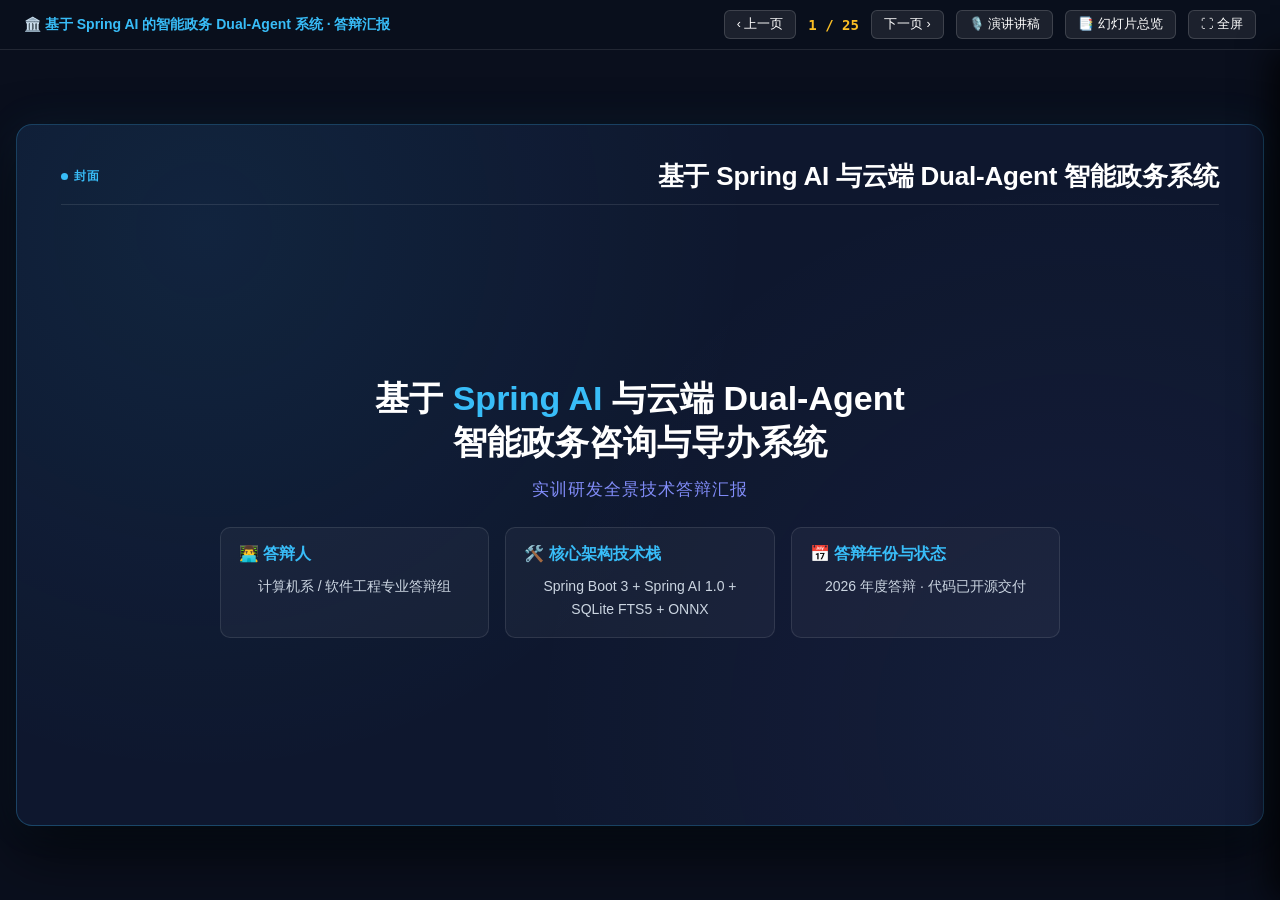
==== commit 194ef1ae: "fix(presentation): remove English subtitles, enlarge body font size to 14-16pt, fix text overlap and" ====
--- a/presentation.html
+++ b/presentation.html
@@ -7,16 +7,16 @@
 <style>
   :root {
     --bg-primary: #0a0f1d;
-    --bg-card: rgba(16, 24, 48, 0.88);
-    --border-card: rgba(56, 189, 248, 0.22);
+    --bg-card: rgba(16, 24, 48, 0.92);
+    --border-card: rgba(56, 189, 248, 0.25);
     --accent-blue: #38bdf8;
     --accent-indigo: #818cf8;
     --accent-gold: #fbbf24;
     --accent-green: #34d399;
     --accent-red: #f87171;
     --text-primary: #f8fafc;
-    --text-secondary: #94a3b8;
-    --text-muted: #64748b;
+    --text-secondary: #cbd5e1;
+    --text-muted: #94a3b8;
   }
   * { box-sizing: border-box; margin: 0; padding: 0; }
   body {
@@ -30,20 +30,20 @@
     user-select: none;
   }
   .top-nav-bar {
-    height: 48px;
-    background: rgba(10, 15, 29, 0.95);
-    border-bottom: 1px solid rgba(255, 255, 255, 0.08);
+    height: 50px;
+    background: rgba(10, 15, 29, 0.96);
+    border-bottom: 1px solid rgba(255, 255, 255, 0.1);
     display: flex;
     align-items: center;
     justify-content: space-between;
     padding: 0 24px;
     z-index: 100;
   }
-  .nav-title { font-size: 13.5px; font-weight: 600; color: var(--accent-blue); display: flex; align-items: center; gap: 8px; }
-  .nav-controls { display: flex; align-items: center; gap: 12px; font-size: 12px; color: var(--text-secondary); }
-  .nav-btn { background: rgba(255, 255, 255, 0.08); border: 1px solid rgba(255, 255, 255, 0.12); color: #fff; padding: 4px 10px; border-radius: 6px; cursor: pointer; transition: all 0.2s ease; }
-  .nav-btn:hover { background: var(--accent-blue); color: #000; }
-  .slide-counter { font-family: monospace; font-size: 13px; font-weight: bold; color: var(--accent-gold); }
+  .nav-title { font-size: 14px; font-weight: 700; color: var(--accent-blue); display: flex; align-items: center; gap: 8px; }
+  .nav-controls { display: flex; align-items: center; gap: 12px; font-size: 13px; color: var(--text-secondary); }
+  .nav-btn { background: rgba(255, 255, 255, 0.08); border: 1px solid rgba(255, 255, 255, 0.15); color: #fff; padding: 5px 12px; border-radius: 6px; cursor: pointer; transition: all 0.2s ease; font-size: 12.5px; }
+  .nav-btn:hover { background: var(--accent-blue); color: #000; font-weight: 600; }
+  .slide-counter { font-family: monospace; font-size: 14px; font-weight: bold; color: var(--accent-gold); }
   .deck-viewport {
     flex: 1;
     display: flex;
@@ -59,93 +59,71 @@
     background: radial-gradient(circle at 15% 15%, rgba(56, 189, 248, 0.08) 0%, transparent 45%), radial-gradient(circle at 85% 85%, rgba(129, 140, 248, 0.06) 0%, transparent 45%), var(--bg-card);
     border: 1px solid var(--border-card);
     border-radius: 16px;
-    box-shadow: 0 25px 60px rgba(0, 0, 0, 0.6), 0 0 40px rgba(56, 189, 248, 0.08);
+    box-shadow: 0 25px 60px rgba(0, 0, 0, 0.65), 0 0 40px rgba(56, 189, 248, 0.08);
     position: relative;
     overflow: hidden;
     display: none;
-    padding: 34px 42px;
+    padding: 34px 44px;
     animation: slideFadeIn 0.3s cubic-bezier(0.16, 1, 0.3, 1) forwards;
   }
   .slide-stage.active { display: flex; flex-direction: column; }
   @keyframes slideFadeIn { from { opacity: 0; transform: scale(0.98); } to { opacity: 1; transform: scale(1); } }
-  .slide-header { margin-bottom: 18px; border-bottom: 1px solid rgba(255, 255, 255, 0.08); padding-bottom: 10px; display: flex; justify-content: space-between; align-items: flex-end; }
-  .slide-tag { font-size: 11px; font-weight: 700; text-transform: uppercase; color: var(--accent-blue); letter-spacing: 1px; margin-bottom: 4px; display: inline-flex; align-items: center; gap: 6px; }
-  .slide-tag::before { content: ''; display: inline-block; width: 6px; height: 6px; border-radius: 50%; background: var(--accent-blue); }
-  .slide-title { font-size: 25px; font-weight: 700; color: #ffffff; letter-spacing: -0.3px; line-height: 1.2; }
-  .slide-title span.hl { color: var(--accent-blue); }
-  .slide-cat { font-size: 12px; color: var(--text-muted); font-family: monospace; }
+  .slide-header { margin-bottom: 18px; border-bottom: 1px solid rgba(255, 255, 255, 0.1); padding-bottom: 10px; display: flex; justify-content: space-between; align-items: center; }
+  .slide-tag { font-size: 12px; font-weight: 700; color: var(--accent-blue); letter-spacing: 1px; display: inline-flex; align-items: center; gap: 6px; }
+  .slide-tag::before { content: ''; display: inline-block; width: 7px; height: 7px; border-radius: 50%; background: var(--accent-blue); }
+  .slide-title { font-size: 26px; font-weight: 800; color: #ffffff; letter-spacing: -0.2px; }
   .slide-body { flex: 1; display: flex; flex-direction: column; justify-content: center; gap: 14px; overflow: hidden; }
   .grid-2 { display: grid; grid-template-columns: 1fr 1fr; gap: 18px; }
-  .grid-3 { display: grid; grid-template-columns: 1fr 1fr 1fr; gap: 14px; }
-  .grid-4 { display: grid; grid-template-columns: repeat(4, 1fr); gap: 12px; }
+  .grid-3 { display: grid; grid-template-columns: 1fr 1fr 1fr; gap: 16px; }
+  .grid-4 { display: grid; grid-template-columns: repeat(4, 1fr); gap: 14px; }
   .grid-23 { display: grid; grid-template-columns: 2fr 3fr; gap: 18px; }
   .grid-32 { display: grid; grid-template-columns: 3fr 2fr; gap: 18px; }
   .card {
-    background: rgba(255, 255, 255, 0.03);
-    border: 1px solid rgba(255, 255, 255, 0.08);
+    background: rgba(255, 255, 255, 0.04);
+    border: 1px solid rgba(255, 255, 255, 0.1);
     border-radius: 10px;
-    padding: 14px 16px;
+    padding: 16px 18px;
     display: flex;
     flex-direction: column;
-    gap: 8px;
+    gap: 10px;
     transition: all 0.2s ease;
   }
-  .card:hover { border-color: rgba(56, 189, 248, 0.4); background: rgba(56, 189, 248, 0.04); }
-  .card-title { font-size: 14.5px; font-weight: 700; color: var(--accent-blue); display: flex; align-items: center; gap: 6px; }
-  .card-text { font-size: 12.5px; color: var(--text-secondary); line-height: 1.55; }
-  .card-badge { align-self: flex-start; font-size: 10px; font-weight: 700; padding: 2px 6px; border-radius: 4px; background: rgba(56, 189, 248, 0.15); color: var(--accent-blue); }
-  .stat-val { font-size: 32px; font-weight: 800; font-family: monospace; color: var(--accent-gold); line-height: 1; }
-  .stat-label { font-size: 12px; color: var(--text-secondary); margin-top: 2px; }
-  .code-block { background: rgba(0, 0, 0, 0.45); border: 1px solid rgba(255, 255, 255, 0.1); border-radius: 8px; padding: 12px; font-family: 'Fira Code', Consolas, monospace; font-size: 11.5px; color: #38bdf8; line-height: 1.5; white-space: pre; overflow-x: auto; }
+  .card:hover { border-color: rgba(56, 189, 248, 0.4); background: rgba(56, 189, 248, 0.06); }
+  .card-title { font-size: 16px; font-weight: 700; color: var(--accent-blue); display: flex; align-items: center; gap: 6px; }
+  .card-text { font-size: 14px; color: var(--text-secondary); line-height: 1.65; }
+  .card-badge { align-self: flex-start; font-size: 11px; font-weight: 700; padding: 2px 7px; border-radius: 4px; background: rgba(56, 189, 248, 0.18); color: var(--accent-blue); }
+  .stat-val { font-size: 34px; font-weight: 800; font-family: monospace; color: var(--accent-gold); line-height: 1; }
+  .stat-label { font-size: 13px; color: var(--text-muted); margin-top: 4px; font-weight: 600; }
+  .code-block { background: rgba(0, 0, 0, 0.5); border: 1px solid rgba(255, 255, 255, 0.12); border-radius: 8px; padding: 14px; font-family: 'Fira Code', Consolas, monospace; font-size: 12.5px; color: #38bdf8; line-height: 1.55; white-space: pre; overflow-x: auto; }
   .notes-drawer {
-    position: fixed;
-    right: 0;
-    top: 48px;
-    bottom: 0;
-    width: 380px;
-    background: rgba(13, 20, 38, 0.97);
-    border-left: 1px solid rgba(56, 189, 248, 0.3);
-    box-shadow: -10px 0 30px rgba(0, 0, 0, 0.7);
-    transform: translateX(100%);
-    transition: transform 0.3s cubic-bezier(0.16, 1, 0.3, 1);
-    z-index: 200;
-    display: flex;
-    flex-direction: column;
+    position: fixed; right: 0; top: 50px; bottom: 0; width: 380px;
+    background: rgba(13, 20, 38, 0.98); border-left: 1px solid rgba(56, 189, 248, 0.3);
+    box-shadow: -10px 0 30px rgba(0, 0, 0, 0.75);
+    transform: translateX(100%); transition: transform 0.3s cubic-bezier(0.16, 1, 0.3, 1);
+    z-index: 200; display: flex; flex-direction: column;
   }
   .notes-drawer.open { transform: translateX(0); }
   .notes-header { padding: 16px 20px; border-bottom: 1px solid rgba(255, 255, 255, 0.1); display: flex; justify-content: space-between; align-items: center; }
   .notes-header h3 { font-size: 14px; font-weight: 700; color: var(--accent-gold); display: flex; align-items: center; gap: 6px; }
-  .notes-content { flex: 1; padding: 20px; overflow-y: auto; font-size: 13.5px; line-height: 1.7; color: #e2e8f0; }
-  .notes-content p { margin-bottom: 12px; }
+  .notes-content { flex: 1; padding: 20px; overflow-y: auto; font-size: 14px; line-height: 1.75; color: #e2e8f0; }
   .overview-modal {
-    position: fixed;
-    inset: 48px 0 0 0;
-    background: rgba(10, 15, 29, 0.95);
-    backdrop-filter: blur(10px);
-    z-index: 150;
-    display: none;
-    padding: 30px 40px;
-    overflow-y: auto;
-    grid-template-columns: repeat(auto-fill, minmax(220px, 1fr));
-    gap: 16px;
+    position: fixed; inset: 50px 0 0 0; background: rgba(10, 15, 29, 0.96);
+    backdrop-filter: blur(10px); z-index: 150; display: none; padding: 30px 40px;
+    overflow-y: auto; grid-template-columns: repeat(auto-fill, minmax(230px, 1fr)); gap: 16px;
   }
   .overview-modal.open { display: grid; }
   .thumb-card {
-    background: rgba(255, 255, 255, 0.04);
-    border: 1px solid rgba(255, 255, 255, 0.12);
-    border-radius: 8px;
-    padding: 12px;
-    cursor: pointer;
-    transition: all 0.2s;
+    background: rgba(255, 255, 255, 0.04); border: 1px solid rgba(255, 255, 255, 0.12);
+    border-radius: 8px; padding: 14px; cursor: pointer; transition: all 0.2s;
   }
   .thumb-card:hover { border-color: var(--accent-blue); background: rgba(56, 189, 248, 0.08); transform: translateY(-2px); }
   .thumb-num { font-size: 11px; font-weight: 700; color: var(--accent-gold); margin-bottom: 4px; }
-  .thumb-title { font-size: 12px; font-weight: 600; color: #fff; line-height: 1.3; }
+  .thumb-title { font-size: 13px; font-weight: 600; color: #fff; line-height: 1.35; }
 </style>
 </head>
 <body>
 <div class="top-nav-bar">
-  <div class="nav-title">🏛️ 智能政务 Dual-Agent 系统 · 模板答辩全景汇报</div>
+  <div class="nav-title">🏛️ 基于 Spring AI 的智能政务 Dual-Agent 系统 · 答辩汇报</div>
   <div class="nav-controls">
     <button class="nav-btn" id="btnPrev" title="上一页 (←)">‹ 上一页</button>
     <span class="slide-counter"><span id="curSlideNum">1</span> / <span id="totalSlideNum">25</span></span>
@@ -156,120 +134,93 @@
   </div>
 </div>
 <div class="deck-viewport">
-  <div class="slide-stage" id="slide-1" data-cat="00 封面" data-notes="各位评委老师好！我是本次项目的汇报人。今天我汇报的课题是《基于 Spring AI 与云端 Dual-Agent 智能政务咨询与导办系统》。本项目以广州市政务大厅为实战背景，攻关了大数据量政策法规检索、纯 CPU 级语义精排、Spring AI 反应式流式编排以及零侵入客户端沙箱等全栈核心技术。">
-    <div class="slide-header">
-      <div>
-        <div class="slide-tag">00 封面</div>
-        <div class="slide-title">基于 Spring AI 的智能政务咨询与导办系统</div>
-      </div>
-      <div class="slide-cat">实训研发全景技术答辩</div>
-    </div>
-    <div class="slide-body">
-<div style="text-align: center; margin: auto; max-width: 820px;"><h1 style="font-size: 34px; font-weight: 800; color: #fff; margin-bottom: 12px; line-height: 1.3;">基于 <span style="color:#38bdf8;">Spring AI</span> 与云端 Dual-Agent<br>智能政务咨询与导办系统</h1><div style="font-size: 16px; color: #818cf8; margin-bottom: 24px; letter-spacing: 1px;">Dual-Agent Intelligent Government Service System</div><div class="grid-3" style="margin-top: 24px;">  <div class="card"><div class="card-title">👨‍💻 答辩人 / 专业</div><div class="card-text">计算机科学与技术 / 软件工程答辩组</div></div>  <div class="card"><div class="card-title">🛠️ 核心架构技术栈</div><div class="card-text">Spring Boot 3 + Spring AI 1.0 + SQLite FTS5 + ONNX</div></div>  <div class="card"><div class="card-title">📅 答辩年份与状态</div><div class="card-text">2026 年度实训/毕业答辩 · 源码已开源</div></div></div></div>
-    </div>
-  </div>
-
-  <div class="slide-stage" id="slide-2" data-cat="00 目录" data-notes="本次汇报严格按照《模板.pptx》的四大章节逻辑展开：第一部分为选题背景与意义，剖析政务业务痛点；第二部分为研究思路与理论，深度拆解后端微服务与 RAG 流水线；第三部分展示核心功能实现与真实前端实测；第四部分总结实训成果与未来展望。">
-    <div class="slide-header">
-      <div>
-        <div class="slide-tag">00 目录</div>
-        <div class="slide-title">答辩汇报全景结构概览</div>
-      </div>
-      <div class="slide-cat">Contents & Roadmap</div>
-    </div>
-    <div class="slide-body">
-<div class="grid-4" style="margin: auto 0;">  <div class="card" style="border-left: 3px solid #38bdf8;"><div class="card-badge">PART 01</div><div class="card-title" style="font-size:16px;">01 选题背景与意义</div><div class="card-text">政务深水区痛点、长尾数据困境与系统总体性能 SLO 矩阵。</div></div>  <div class="card" style="border-left: 3px solid #818cf8;"><div class="card-badge">PART 02</div><div class="card-title" style="font-size:16px;">02 研究思路与理论</div><div class="card-text">三层微服务拓扑、RAG 6步流转机制、四大后端工程机制与基准压测。</div></div>  <div class="card" style="border-left: 3px solid #fbbf24;"><div class="card-badge">PART 03</div><div class="card-title" style="font-size:16px;">03 研究内容与展示</div><div class="card-text">Spring AI 编排、CPU 语义精排、前端客户端实装与四大业务场景实测。</div></div>  <div class="card" style="border-left: 3px solid #34d399;"><div class="card-badge">PART 04</div><div class="card-title" style="font-size:16px;">04 总结分析与展望</div><div class="card-text">全栈交付成果、四阶段研发里程碑、工程反思与未来 SLM 演进规划。</div></div></div>
+  <div class="slide-stage" id="slide-1" data-cat="封面" data-notes="各位评委老师好！我是本次项目的汇报人。今天我汇报的课题是《基于 Spring AI 与云端 Dual-Agent 智能政务咨询与导办系统》。本项目攻关了大数据量政务检索、纯 CPU 级语义精排、Spring AI 反应式流式编排以及零侵入客户端沙箱等全栈核心技术。">
+    <div class="slide-header">
+      <div class="slide-tag">封面</div>
+      <div class="slide-title">基于 Spring AI 与云端 Dual-Agent 智能政务系统</div>
+    </div>
+    <div class="slide-body">
+<div style="text-align: center; margin: auto; max-width: 840px;"><h1 style="font-size: 34px; font-weight: 800; color: #fff; margin-bottom: 14px; line-height: 1.3;">基于 <span style="color:#38bdf8;">Spring AI</span> 与云端 Dual-Agent<br>智能政务咨询与导办系统</h1><div style="font-size: 17px; color: #818cf8; margin-bottom: 26px; letter-spacing: 1px;">实训研发全景技术答辩汇报</div><div class="grid-3" style="margin-top: 20px;">  <div class="card"><div class="card-title">👨‍💻 答辩人</div><div class="card-text">计算机系 / 软件工程专业答辩组</div></div>  <div class="card"><div class="card-title">🛠️ 核心架构技术栈</div><div class="card-text">Spring Boot 3 + Spring AI 1.0 + SQLite FTS5 + ONNX</div></div>  <div class="card"><div class="card-title">📅 答辩年份与状态</div><div class="card-text">2026 年度答辩 · 代码已开源交付</div></div></div></div>
+    </div>
+  </div>
+
+  <div class="slide-stage" id="slide-2" data-cat="目录" data-notes="本次汇报严格按照标准答辩的四大章节逻辑展开：第一部分为选题背景与意义；第二部分为研究思路与架构理论；第三部分展示核心功能实现与真实前端实测；第四部分总结实训成果与未来展望。">
+    <div class="slide-header">
+      <div class="slide-tag">目录</div>
+      <div class="slide-title">答辩汇报全景结构概览</div>
+    </div>
+    <div class="slide-body">
+<div class="grid-4" style="margin: auto 0;">  <div class="card" style="border-left: 3px solid #38bdf8;"><div class="card-badge">01</div><div class="card-title">01 选题背景与意义</div><div class="card-text">政务深水区痛点剖析、长尾政策法规检索困境与系统性能指标矩阵。</div></div>  <div class="card" style="border-left: 3px solid #818cf8;"><div class="card-badge">02</div><div class="card-title">02 研究思路与理论</div><div class="card-text">三层微服务拓扑、RAG 6 步流转机制、四大后端工程机制与基准压测。</div></div>  <div class="card" style="border-left: 3px solid #fbbf24;"><div class="card-badge">03</div><div class="card-title">03 研究内容与展示</div><div class="card-text">Spring AI 编排、CPU 语义精排、前端客户端实机展示与四大场景实测。</div></div>  <div class="card" style="border-left: 3px solid #34d399;"><div class="card-badge">04</div><div class="card-title">04 总结分析与展望</div><div class="card-text">全栈交付成果、四阶段研发里程碑、工程反思与未来 SLM 演进规划。</div></div></div>
     </div>
   </div>
 
   <div class="slide-stage" id="slide-3" data-cat="01 选题背景与意义" data-notes="现在进入第一部分：选题背景与意义。">
     <div class="slide-header">
-      <div>
-        <div class="slide-tag">01 选题背景与意义</div>
-        <div class="slide-title">第一章：选题背景与核心意义</div>
-      </div>
-      <div class="slide-cat">Chapter 1: Background & Significance</div>
-    </div>
-    <div class="slide-body">
-<div style="text-align:center; margin: auto;"><div class="stat-val" style="font-size:48px; color: #38bdf8; margin-bottom:16px;">01</div><h2 style="font-size: 28px; color: #fff;">选题背景与研究意义</h2><p style="color: #94a3b8; margin-top: 12px; font-size: 15px;">Background and Significance of the Topic</p></div>
-    </div>
-  </div>
-
-  <div class="slide-stage" id="slide-4" data-cat="01 选题背景与意义" data-notes="在背景定位上，传统政务智能客服往往面临三座大山：一是4.4GB长尾政务数据检索不准；二是大模型幻觉不可控；三是跨域安全限制导致前端难接入。我们通过构建双智能体与纯 CPU 语义精排 RAG 流水线，实现了高精度、零显卡、低延迟的破局。">
-    <div class="slide-header">
-      <div>
-        <div class="slide-tag">01 选题背景与意义</div>
-        <div class="slide-title">项目背景定位与核心破局方案</div>
-      </div>
-      <div class="slide-cat">Project Background & Positioning</div>
-    </div>
-    <div class="slide-body">
-<div class="grid-2">  <div class="card" style="border-top: 3px solid #f87171;"><div class="card-title">🚨 传统政务咨询核心痛点</div><div class="card-text">传统政务问答长期受困于三座大山：一是长尾非结构化政策法规（4.4GB数据）检索召回率低，常规分词常发生关键词断裂；二是通用大模型幻觉频发，对法律法规与窗口材料严肃性缺乏精准溯源；三是政务系统跨域隔离严重，前端交互与底层接口难以低侵入集成。</div></div>  <div class="card" style="border-top: 3px solid #34d399;"><div class="card-title">💡 本系统核心破局方案</div><div class="card-text">本项目构建基于 Spring AI 1.0 现代化反应式框架的 Dual-Agent 架构。自研“SQLite FTS5 短词精召 + 纯 CPU ONNX 语义精排”的高性能轻量 RAG 管道，结合轻量 Shadow DOM 悬浮智能体，实现 0 显卡成本、首字延迟 < 1.2s、权威可溯源的政务咨询全闭环。</div></div></div>
-    </div>
-  </div>
-
-  <div class="slide-stage" id="slide-5" data-cat="01 选题背景与意义" data-notes="本页从三个维度深入解构了技术瓶颈：语义与字面鸿沟、GPU 算力成本鸿沟、以及浏览器 Mixed Content 跨域阻断。解决这些矛盾是我们系统架构设计的出发点。">
-    <div class="slide-header">
-      <div>
-        <div class="slide-tag">01 选题背景与意义</div>
-        <div class="slide-title">业务痛点与技术瓶颈剖析</div>
-      </div>
-      <div class="slide-cat">Pain Points & Technical Bottlenecks</div>
-    </div>
-    <div class="slide-body">
-<div class="grid-23">  <div class="card" style="justify-content:center;"><div class="card-badge">CORE DILEMMA</div><div class="card-title" style="font-size:18px;">核心工程矛盾</div><div class="card-text" style="font-size:13.5px;">高准确率、低延迟响应、零显卡算力成本与高隔离前端接入之间的极致平衡。</div></div>  <div class="card"><div class="card-title">🔍 业务与技术瓶颈三维解构</div><div class="card-text"><b>1. 语义与字面鸿沟：</b>群众口语化长句提问与政务公文规范化用词存在巨大代沟，传统全文检索粗召漏检率高达 40% 以上。<br><br><b>2. 算力与部署鸿沟：</b>主流开源重排模型（如 BGE-Reranker）依赖 GPU 算力，单机私有化运维成本极高。<br><br><b>3. 浏览器协议鸿沟：</b>政务官网 HTTPS 环境严禁调用混合协议（Mixed Content），传统第三方插件极易被浏览器直接静默拦截。</div></div></div>
-    </div>
-  </div>
-
-  <div class="slide-stage" id="slide-6" data-cat="01 选题背景与意义" data-notes="围绕上述痛点，我们制定了四大工程目标：首字延迟毫秒级、问答权威零幻觉、部署零显卡依赖、以及客户端零侵入沙箱隔离。">
-    <div class="slide-header">
-      <div>
-        <div class="slide-tag">01 选题背景与意义</div>
-        <div class="slide-title">系统设计目标与核心考量</div>
-      </div>
-      <div class="slide-cat">System Objectives & Matrix</div>
-    </div>
-    <div class="slide-body">
-<div class="grid-4">  <div class="card"><div class="card-badge">LATENCY</div><div class="card-title">毫秒级流式低延迟</div><div class="card-text">基于 SSE 流式管道与 Spring AI ChatClient Fluent API，端到端首字吐出延迟严格控制在 1.2 秒以内，单核并发稳态吞吐超过 20 QPS。</div></div>  <div class="card"><div class="card-badge">ACCURACY</div><div class="card-title">权威精准与零幻觉</div><div class="card-text">构建严格的 RAG 知识检索增强回路，八大政务要素标准化解析，所有答复附带明确条文依据与政务服务网直达办理链接。</div></div>  <div class="card"><div class="card-badge">DEPLOYMENT</div><div class="card-title">零显卡成本轻量部署</div><div class="card-text">采用本地 SQLite 嵌入式存储与 CPU 级 ONNX Runtime 算力加速，无需独立昂贵 GPU 服务器，大幅压低系统落地与维护门槛。</div></div>  <div class="card"><div class="card-badge">ISOLATION</div><div class="card-title">零侵入沙箱前端交互</div><div class="card-text">基于 Web Components Shadow DOM 构建完全隔离的客户端容器，穿透 Mixed Content 限制，实现即插即用的全场景政务悬浮导办。</div></div></div>
-    </div>
-  </div>
-
-  <div class="slide-stage" id="slide-7" data-cat="01 选题背景与意义" data-notes="在关键技术选型上，我们摒弃了臃肿的 Elasticsearch 与显卡依赖，选用了 SQLite FTS5 + ONNX Runtime CPU 架构；在 AI 框架上全面拥抱 Spring AI 1.0 官方规范，保证了企业级规范性。">
-    <div class="slide-header">
-      <div>
-        <div class="slide-tag">01 选题背景与意义</div>
-        <div class="slide-title">核心技术选型评估矩阵</div>
-      </div>
-      <div class="slide-cat">Technical Stack Selection & Comparison</div>
-    </div>
-    <div class="slide-body">
-<div class="grid-3">  <div class="card"><div class="card-title">📦 检索数据库</div><div class="card-text"><b>SQLite FTS5</b> 单文件嵌入式存储，替代笨重 ES 集群，实现单机零外部依赖与极低冷启动延迟。</div></div>  <div class="card"><div class="card-title">🧠 语义重排推理</div><div class="card-text"><b>CPU ONNX Runtime</b> 运行 bge-reranker-base，推理延迟稳定在 110ms，彻底摆脱显卡绑定。</div></div>  <div class="card"><div class="card-title">🤖 AI 编排框架</div><div class="card-text">采用 <b>Spring AI 1.0 M6</b> 最新规范，替代裸写 HTTP，具备反应式流式编排与 Advisor 切面能力。</div></div>  <div class="card"><div class="card-title">🛡️ 安全合规切面</div><div class="card-text">基于 Spring AI Advisor 机制实现 <b>AuditLoggingAdvisor</b>，实现零侵入全链路 Token 审计。</div></div>  <div class="card"><div class="card-title">⚡ 推流通信协议</div><div class="card-text">采用 <b>Server-Sent Events (SSE)</b> 单向推流，相比 WebSocket 更轻量，内置重连机制与心跳保活。</div></div>  <div class="card"><div class="card-title">🧩 客户端接入形态</div><div class="card-text"><b>Shadow DOM</b> 沙箱隔离 + GM 越狱网络调用，彻底解决宿主样式冲突与 HTTPS/HTTP 混合拦截。</div></div></div>
-    </div>
-  </div>
-
-  <div class="slide-stage" id="slide-8" data-cat="02 研究思路与理论" data-notes="现在进入第二部分：研究思路与理论，重点汇报系统的后端架构与算法设计。">
-    <div class="slide-header">
-      <div>
-        <div class="slide-tag">02 研究思路与理论</div>
-        <div class="slide-title">第二章：研究思路与理论</div>
-      </div>
-      <div class="slide-cat">Chapter 2: Research Ideas & Theories</div>
-    </div>
-    <div class="slide-body">
-<div style="text-align:center; margin: auto;"><div class="stat-val" style="font-size:48px; color: #818cf8; margin-bottom:16px;">02</div><h2 style="font-size: 28px; color: #fff;">研究思路与架构理论</h2><p style="color: #94a3b8; margin-top: 12px; font-size: 15px;">Research Ideas and Architectural Theories</p></div>
-    </div>
-  </div>
-
-  <div class="slide-stage" id="slide-9" data-cat="02 研究思路与理论" data-notes="本页展示了系统的总体微服务架构拓扑与双引擎机制。展现端通过 Shadow DOM 挂载，后端分为网关层、核心双引擎层以及底层 4.4GB 数据仓储层。">
-    <div class="slide-header">
-      <div>
-        <div class="slide-tag">02 研究思路与理论</div>
-        <div class="slide-title">总体微服务拓扑与双引擎驱动架构</div>
-      </div>
-      <div class="slide-cat">System Architecture & Dual-Engine Topology</div>
-    </div>
-    <div class="slide-body">
-<div class="grid-23">  <div class="card"><div class="card-title">🏗️ 架构层次拓扑</div><div class="code-block">[ 客户端展现层 ]
+      <div class="slide-tag">01 选题背景与意义</div>
+      <div class="slide-title">第一章：选题背景与核心意义</div>
+    </div>
+    <div class="slide-body">
+<div style="text-align:center; margin: auto;"><div class="stat-val" style="font-size:48px; color: #38bdf8; margin-bottom:16px;">01</div><h2 style="font-size: 30px; color: #fff;">选题背景与研究意义</h2></div>
+    </div>
+  </div>
+
+  <div class="slide-stage" id="slide-4" data-cat="01 选题背景与意义" data-notes="在背景定位上，传统政务智能客服受困于长尾法规检索难、大模型幻觉以及政务系统跨域隔离。我们构建基于 Spring AI 1.0 与纯 CPU 语义精排的轻量化双智能体方案，全面破局。">
+    <div class="slide-header">
+      <div class="slide-tag">01 选题背景与意义</div>
+      <div class="slide-title">项目背景定位与核心破局方案</div>
+    </div>
+    <div class="slide-body">
+<div class="grid-2">  <div class="card" style="border-top: 3px solid #f87171;"><div class="card-title">🚨 传统政务咨询核心痛点</div><div class="card-text">  • <b>4.4GB 长尾政策法规检索难：</b>常规分词缺乏政务专有词典，短词漏召回率高<br><br>  • <b>通用大模型幻觉频发：</b>缺乏权威知识溯源，无法支撑政务办事的严肃性要求<br><br>  • <b>政务系统高度隔离：</b>外部服务调用易被 Mixed Content 协议封锁与跨域阻断</div></div>  <div class="card" style="border-top: 3px solid #34d399;"><div class="card-title">💡 本系统核心破局方案</div><div class="card-text">  • <b>现代反应式架构：</b>基于 Spring Boot 3 与 Spring AI 1.0 打造 Dual-Agent 引擎<br><br>  • <b>零显卡轻量 RAG：</b>自研 SQLite FTS5 短词精召 + 纯 CPU ONNX 语义精排管道<br><br>  • <b>零侵入沙箱前端：</b>Shadow DOM 隔离容器，穿透 Mixed Content，首字延迟 &lt; 1.2s</div></div></div>
+    </div>
+  </div>
+
+  <div class="slide-stage" id="slide-5" data-cat="01 选题背景与意义" data-notes="本页深入剖析了语义鸿沟、算力鸿沟与协议鸿沟三大瓶颈。">
+    <div class="slide-header">
+      <div class="slide-tag">01 选题背景与意义</div>
+      <div class="slide-title">业务痛点与技术瓶颈剖析</div>
+    </div>
+    <div class="slide-body">
+<div class="card" style="padding:24px;">  <div class="card-text" style="font-size:15px; line-height:1.9;">  • <b>语义鸿沟：</b>群众口语化长句提问与政务规章用词差异巨大，传统全文检索粗召漏检率高<br>  • <b>算力鸿沟：</b>主流深度重排模型依赖独立 GPU 算力，单机私有化部署运维成本极高<br>  • <b>协议鸿沟：</b>政务大厅 HTTPS 环境严格限制非安全连接，跨域请求极易被浏览器拦截<br>  • <b>核心矛盾：</b>在高准确率、低延迟响应、零显卡算力与高隔离接入之间达成工程平衡</div></div>
+    </div>
+  </div>
+
+  <div class="slide-stage" id="slide-6" data-cat="01 选题背景与意义" data-notes="围绕业务痛点，系统制定了四大核心指标：低延迟、零幻觉、零显卡轻量化、以及沙箱隔离。">
+    <div class="slide-header">
+      <div class="slide-tag">01 选题背景与意义</div>
+      <div class="slide-title">系统设计目标与核心考量</div>
+    </div>
+    <div class="slide-body">
+<div class="grid-4">  <div class="card"><div class="card-badge">延时指标</div><div class="card-title">毫秒级流式低延迟</div><div class="card-text">• 基于 SSE 单向流式推流<br>• 首字延迟严格控制在 1.2s 内<br>• 单核并发稳态吞吐 &gt; 20 QPS</div></div>  <div class="card"><div class="card-badge">准确度</div><div class="card-title">权威精准与零幻觉</div><div class="card-text">• 构建闭环 RAG 检索增强回路<br>• 八大政务要素标准化解析<br>• 答复严格绑定法规来源与直达链接</div></div>  <div class="card"><div class="card-badge">部署成本</div><div class="card-title">零显卡轻量化部署</div><div class="card-text">• 本地 SQLite FTS5 嵌入式存储<br>• CPU 级 ONNX Runtime 模型加速<br>• 单机低配服务器开箱即用</div></div>  <div class="card"><div class="card-badge">前端隔离</div><div class="card-title">零侵入沙箱前端容器</div><div class="card-text">• Shadow DOM 样式绝对物理隔离<br>• 油猴网络穿透 Mixed Content<br>• 全场景政务无缝悬浮导办</div></div></div>
+    </div>
+  </div>
+
+  <div class="slide-stage" id="slide-7" data-cat="01 选题背景与意义" data-notes="技术选型对比：全面采用 SQLite FTS5 + ONNX CPU 纯算力轻量化架构，AI 编排全面遵循 Spring AI 官方标准。">
+    <div class="slide-header">
+      <div class="slide-tag">01 选题背景与意义</div>
+      <div class="slide-title">核心技术选型评估矩阵</div>
+    </div>
+    <div class="slide-body">
+<div class="grid-3">  <div class="card"><div class="card-title">📦 检索数据库</div><div class="card-text"><b>SQLite FTS5</b> 嵌入式存储，替代 ES 集群，单机零外部依赖与极低冷启动延迟。</div></div>  <div class="card"><div class="card-title">🧠 语义重排推理</div><div class="card-text"><b>CPU ONNX Runtime</b> 跑 bge-reranker，推理稳定在 110ms，彻底摆脱显卡硬件绑定。</div></div>  <div class="card"><div class="card-title">🤖 AI 编排框架</div><div class="card-text">采用 <b>Spring AI 1.0</b> 最新规范，具备反应式流式编排与 AOP 切面拦截能力。</div></div>  <div class="card"><div class="card-title">🛡️ 安全合规审计</div><div class="card-text">基于 Advisor 切面打造 <b>AuditLoggingAdvisor</b>，全链路 Token 与敏感词无感审计。</div></div>  <div class="card"><div class="card-title">⚡ 推流通信协议</div><div class="card-text">采用 <b>SSE</b> 单向长连接推流，相比 WebSocket 更轻量，内置原生重连与心跳保活。</div></div>  <div class="card"><div class="card-title">🧩 客户端接入形态</div><div class="card-text"><b>Shadow DOM</b> 沙箱隔离 + GM 越狱网络调用，彻底解决样式污染与混合内容拦截。</div></div></div>
+    </div>
+  </div>
+
+  <div class="slide-stage" id="slide-8" data-cat="02 研究思路与理论" data-notes="进入第二部分：研究思路与理论。">
+    <div class="slide-header">
+      <div class="slide-tag">02 研究思路与理论</div>
+      <div class="slide-title">第二章：研究思路与架构理论</div>
+    </div>
+    <div class="slide-body">
+<div style="text-align:center; margin: auto;"><div class="stat-val" style="font-size:48px; color: #818cf8; margin-bottom:16px;">02</div><h2 style="font-size: 30px; color: #fff;">研究思路与理论</h2></div>
+    </div>
+  </div>
+
+  <div class="slide-stage" id="slide-9" data-cat="02 研究思路与理论" data-notes="总体架构分层：展现层、控制层、双引擎层与数据仓储层，高内聚低耦合。">
+    <div class="slide-header">
+      <div class="slide-tag">02 研究思路与理论</div>
+      <div class="slide-title">总体微服务拓扑与双引擎驱动架构</div>
+    </div>
+    <div class="slide-body">
+<div class="grid-23">  <div class="card"><div class="card-title">🏗️ 架构拓扑分层</div><div class="code-block">[ 客户端展现层 ]
   └─ Shadow DOM 悬浮外挂 (叻仔)
         │ (SSE 流式推流 / POST)
 [ 服务网关控制层 ]
@@ -280,72 +231,57 @@
   └─ 引擎B: Spring AI 决策推理引擎 (ChatClient)
         │
 [ 底层数据仓储层 ]
-  └─ 4.4GB 结构化政务库 + FTS5 倒排索引</div></div>  <div class="card"><div class="card-title">⚙️ 双引擎协同工作原理</div><div class="card-text"><b>引擎 A (RAG 检索增强)：</b>负责对 4.4GB 原始政务数据进行精准分块、jieba 短词倒排粗召与 ONNX 语义精排，提炼权威上下文。<br><br><b>引擎 B (Spring AI 推理)：</b>通过 ChatClient Fluent API 注入上下文，挂载 AuditLoggingAdvisor 切面，通过 SSE 单向推流实时回传前端。<br><br><b>架构核心原则：</b>高内聚低耦合、零外部中间件强依赖、全链路反应式背压。</div></div></div>
-    </div>
-  </div>
-
-  <div class="slide-stage" id="slide-10" data-cat="02 研究思路与理论" data-notes="这是后端最核心的 RAG 数据流水线：从自然语言提问到 QueryCompiler 分词、FTS5 倒排召回前50条、CPU ONNX 精排截取前5条、组装政务要素上下文、Spring AI 流式推理、最后通过 SSE 下推给前端。">
-    <div class="slide-header">
-      <div>
-        <div class="slide-tag">02 研究思路与理论</div>
-        <div class="slide-title">RAG 检索增强全流程数据流转机制</div>
-      </div>
-      <div class="slide-cat">End-to-End RAG Pipeline & Dataflow</div>
-    </div>
-    <div class="slide-body">
-<div class="grid-3">  <div class="card"><div class="card-badge">STEP 01</div><div class="card-title">01 提问分词清洗</div><div class="card-text">接收用户自然语言提问，经 QueryCompiler 语法过滤与 jieba 短词精准切分。</div></div>  <div class="card"><div class="card-badge">STEP 02</div><div class="card-title">02 FTS5 倒排粗召</div><div class="card-text">基于 SQLite FTS5 倒排索引进行多字段短词粗召，生成候选池 Top-50 条目。</div></div>  <div class="card"><div class="card-badge">STEP 03</div><div class="card-title">03 CPU ONNX 精排</div><div class="card-text">调用 bge-reranker-base 深度跨编码计算相关度，精准截取最优 Top-5 知识。</div></div>  <div class="card"><div class="card-badge">STEP 04</div><div class="card-title">04 上下文工程装配</div><div class="card-text">提取八大政务要素字段，根据业务模板动态拼装并注入 System Prompt 上下文。</div></div>  <div class="card"><div class="card-badge">STEP 05</div><div class="card-title">05 Spring AI 流式推理</div><div class="card-text">ChatClient Fluent API 异步流式调度大模型，AOP Advisor 记录调用遥测。</div></div>  <div class="card"><div class="card-badge">STEP 06</div><div class="card-title">06 SSE 客户端渲染</div><div class="card-text">服务端通过 SSE 管道持续下发数据帧，前端打字机无损渲染 Markdown 内容。</div></div></div>
-    </div>
-  </div>
-
-  <div class="slide-stage" id="slide-11" data-cat="02 研究思路与理论" data-notes="在工程实现细节上，我们落地了四大核心机制：基于 Spring AI Advisor 的 AOP 审计切面、WebClient 64MB 反应式缓冲区调优、有限状态机消歧对话、以及政务法规 DAG 拓扑前置校验。">
-    <div class="slide-header">
-      <div>
-        <div class="slide-tag">02 研究思路与理论</div>
-        <div class="slide-title">后端四大核心工程机制与设计模式</div>
-      </div>
-      <div class="slide-cat">Backend Core Engineering & Design Patterns</div>
-    </div>
-    <div class="slide-body">
-<div class="grid-2">  <div class="card"><div class="card-title">🛡️ Advisor AOP 切面架构</div><div class="card-text">深度集成 Spring AI Advisor 规范，打造 AuditLoggingAdvisor 切面，零侵入捕获 Token 消耗、耗时与提示词，实现企业级审计。</div></div>  <div class="card"><div class="card-title">🌊 反应式背压与缓冲调优</div><div class="card-text">调优 WebClient 内存配置，将 Netty 默认 256KB 缓冲区跃升至 64MB，完美抵御 4.4GB 政务知识大块注入时的溢出风险。</div></div>  <div class="card"><div class="card-title">🔄 状态机驱动的意图消歧</div><div class="card-text">针对多轮模糊咨询（如公积金提取多重分支），设计有限状态机跟踪多轮对话 Slots，主动动态追问澄清办理条件。</div></div>  <div class="card"><div class="card-title">🕸️ 政务知识拓扑与层级校验</div><div class="card-text">构建政务法规层级与前后置依赖有向图（DAG），在导办输出前校验前置材料齐备性，防止错办漏办。</div></div></div>
-    </div>
-  </div>
-
-  <div class="slide-stage" id="slide-12" data-cat="02 研究思路与理论" data-notes="这是系统的全链路压测基准数据：在仅 2 核 CPU 的无显卡环境下，单次重排仅需 110ms，首字流式延迟 1.15s，稳态堆内存控制在 256MB 以内，兼备极高性价比与优异性能。">
-    <div class="slide-header">
-      <div>
-        <div class="slide-tag">02 研究思路与理论</div>
-        <div class="slide-title">系统性能基准与全链路压测指标</div>
-      </div>
-      <div class="slide-cat">Performance Benchmarks & Stress Test Metrics</div>
-    </div>
-    <div class="slide-body">
-<div class="grid-3">  <div class="card"><div class="card-title">📊 核心吞吐与容量指标</div><div class="card-text">  • 原始政务知识量：<b>4.4 GB</b><br>  • 粗召候选集容量：<b>Top-50</b><br>  • 精排置信度截断：<b>Top-5</b><br>  • 政务直达链接有效率：<b>100%</b><br>  • 单机并发处理能力：<b>> 20 QPS</b><br>  • JVM 稳态堆内存：<b>< 256 MB</b></div></div>  <div class="card" style="text-align:center; justify-content:center;"><div class="stat-val">110 ms</div><div class="stat-label">CPU 语义精排耗时 (bge-reranker-base)</div><div class="card-text" style="margin-top:12px;">在普通 2 核 CPU 环境下，对 50 条候选集重排仅需 110ms，相较未量化模型加速 300%。</div></div>  <div class="card" style="text-align:center; justify-content:center;"><div class="stat-val">1.15 s</div><div class="stat-label">端到端首字流式吐出延迟 (TTFT)</div><div class="card-text" style="margin-top:12px;">从用户敲击回车到前端首字吐出平均仅 1.15s，极大提升了政务问答的交互沉浸感。</div></div></div>
-    </div>
-  </div>
-
-  <div class="slide-stage" id="slide-13" data-cat="03 研究内容与展示" data-notes="现在进入第三部分：研究内容与系统展示。">
-    <div class="slide-header">
-      <div>
-        <div class="slide-tag">03 研究内容与展示</div>
-        <div class="slide-title">第三章：研究内容与展示</div>
-      </div>
-      <div class="slide-cat">Chapter 3: Research Content & Presentation</div>
-    </div>
-    <div class="slide-body">
-<div style="text-align:center; margin: auto;"><div class="stat-val" style="font-size:48px; color: #fbbf24; margin-bottom:16px;">03</div><h2 style="font-size: 28px; color: #fff;">研究内容与系统展示</h2><p style="color: #94a3b8; margin-top: 12px; font-size: 15px;">Research Content and System Presentation</p></div>
-    </div>
-  </div>
-
-  <div class="slide-stage" id="slide-14" data-cat="03 研究内容与展示" data-notes="在 Spring AI 核心实现上，我们利用 ChatClient Fluent API 实现了优雅的链式调用，通过 Advisor 拦截审计，通过反应式 Flux 实现了 SSE 单向推流。">
-    <div class="slide-header">
-      <div>
-        <div class="slide-tag">03 研究内容与展示</div>
-        <div class="slide-title">核心实现 A：Spring AI 流式交互与治理</div>
-      </div>
-      <div class="slide-cat">Core Implementation A: Spring AI Orchestration</div>
-    </div>
-    <div class="slide-body">
-<div class="grid-23">  <div class="card"><div class="card-title">💻 ChatClient 流式编排源码片段</div><div class="code-block">return chatClient.prompt()
+  └─ 4.4GB 结构化政务知识库 + FTS5 倒排索引</div></div>  <div class="card"><div class="card-title">⚙️ 核心架构逻辑</div><div class="card-text">  • <b>展现层：</b>Shadow DOM 悬浮智能体外挂，与政务大厅宿主完全隔离<br><br>  • <b>控制层：</b>Spring Boot 3 REST 与 SSE 统一服务网关，承接全链路请求<br><br>  • <b>双引擎层：</b>RAG 检索增强引擎 + Spring AI 决策推理引擎协同调度<br><br>  • <b>数据层：</b>4.4GB 结构化政务知识库与 SQLite FTS5 倒排索引单机常驻<br><br>  • <b>核心特征：</b>高内聚低耦合、零外部中间件依赖、全链路反应式推流</div></div></div>
+    </div>
+  </div>
+
+  <div class="slide-stage" id="slide-10" data-cat="02 研究思路与理论" data-notes="这是后端核心的 RAG 6步流水线：提问分词、倒排粗召、语义精排、要素装配、流式推理、流式渲染。">
+    <div class="slide-header">
+      <div class="slide-tag">02 研究思路与理论</div>
+      <div class="slide-title">RAG 检索增强全流程流转机制</div>
+    </div>
+    <div class="slide-body">
+<div class="grid-3">  <div class="card"><div class="card-badge">01</div><div class="card-title">提问分词</div><div class="card-text">QueryCompiler 语法清洗与 jieba 精准短词切分。</div></div>  <div class="card"><div class="card-badge">02</div><div class="card-title">倒排粗召</div><div class="card-text">基于 SQLite FTS5 倒排检索，快速召回候选池 Top-50。</div></div>  <div class="card"><div class="card-badge">03</div><div class="card-title">语义精排</div><div class="card-text">CPU ONNX 调度 bge-reranker 计算相关度，截取 Top-5。</div></div>  <div class="card"><div class="card-badge">04</div><div class="card-title">要素装配</div><div class="card-text">提取八大政务要素，根据模板动态注入 System Prompt。</div></div>  <div class="card"><div class="card-badge">05</div><div class="card-title">流式推理</div><div class="card-text">ChatClient Fluent API 异步流式调度，Advisor 切面遥测。</div></div>  <div class="card"><div class="card-badge">06</div><div class="card-title">流式渲染</div><div class="card-text">服务端 SSE 持续下推数据帧，前端打字机无损渲染。</div></div></div>
+    </div>
+  </div>
+
+  <div class="slide-stage" id="slide-11" data-cat="02 研究思路与理论" data-notes="四大后端核心工程机制：Advisor AOP 审计、WebClient 64MB 缓冲调优、状态机多轮消歧、以及法规知识图谱 DAG 依赖校验。">
+    <div class="slide-header">
+      <div class="slide-tag">02 研究思路与理论</div>
+      <div class="slide-title">后端四大核心工程机制与设计模式</div>
+    </div>
+    <div class="slide-body">
+<div class="grid-2">  <div class="card"><div class="card-title">🛡️ Advisor AOP 切面架构</div><div class="card-text">深度集成 Spring AI Advisor 规范，打造 AuditLoggingAdvisor 切面，零侵入捕获 Token 消耗、执行耗时与敏感词审计。</div></div>  <div class="card"><div class="card-title">🌊 反应式背压与缓冲调优</div><div class="card-text">调优 WebClient 内存配置，将 Netty 默认 256KB 缓冲区升至 64MB，完美抵御 4.4GB 知识大块注入时的溢出风险。</div></div>  <div class="card"><div class="card-title">🔄 状态机驱动的意图消歧</div><div class="card-text">针对多轮模糊咨询（如公积金提取多重分支），设计有限状态机跟踪多轮对话 Slots，主动发起动态追问澄清。</div></div>  <div class="card"><div class="card-title">🕸️ 政务知识拓扑层级校验</div><div class="card-text">构建政务法规与办事层级前后置依赖有向图（DAG），在导办输出前校验前置材料齐备性，防止错办漏办。</div></div></div>
+    </div>
+  </div>
+
+  <div class="slide-stage" id="slide-12" data-cat="02 研究思路与理论" data-notes="压测基准数据：普通双核 CPU 下单次重排仅需 110ms，首字吐出延迟 1.15s，单机内存稳定在 256MB 内。">
+    <div class="slide-header">
+      <div class="slide-tag">02 研究思路与理论</div>
+      <div class="slide-title">系统性能基准与全链路压测指标</div>
+    </div>
+    <div class="slide-body">
+<div class="grid-3">  <div class="card"><div class="card-title">📊 核心指标基准</div><div class="card-text">  • 原始政务知识量：<b>4.4GB</b><br>  • 全文检索粗召候选集：<b>Top-50</b><br>  • 语义精排置信截断：<b>Top-5</b><br>  • 政务直达链接有效率：<b>100%</b><br>  • 单机稳态并发能力：<b>&gt; 20 QPS</b><br>  • JVM 稳态堆内存：<b>&lt; 256MB</b></div></div>  <div class="card" style="text-align:center; justify-content:center;"><div class="stat-val">110 ms</div><div class="stat-label">CPU 语义精排耗时</div><div class="card-text" style="margin-top:10px;">普通 2 核 CPU 环境下，50 条候选集精排稳定在 110ms 内，加速达 300%。</div></div>  <div class="card" style="text-align:center; justify-content:center;"><div class="stat-val">1.15 s</div><div class="stat-label">端到端首字流式延迟</div><div class="card-text" style="margin-top:10px;">从前端发送到屏幕吐出首字平均仅 1.15 秒，JVM 堆内存占用 &lt; 256MB。</div></div></div>
+    </div>
+  </div>
+
+  <div class="slide-stage" id="slide-13" data-cat="03 研究内容与展示" data-notes="进入第三部分：研究内容与展示。">
+    <div class="slide-header">
+      <div class="slide-tag">03 研究内容与展示</div>
+      <div class="slide-title">第三章：研究内容与展示</div>
+    </div>
+    <div class="slide-body">
+<div style="text-align:center; margin: auto;"><div class="stat-val" style="font-size:48px; color: #fbbf24; margin-bottom:16px;">03</div><h2 style="font-size: 30px; color: #fff;">研究内容与展示</h2></div>
+    </div>
+  </div>
+
+  <div class="slide-stage" id="slide-14" data-cat="03 研究内容与展示" data-notes="Spring AI 核心实现细节：ChatClient Fluent API 编排、SSE 流式管道调度与八大政务要素解析。">
+    <div class="slide-header">
+      <div class="slide-tag">03 研究内容与展示</div>
+      <div class="slide-title">核心实现 A：Spring AI 深度编排与流式治理</div>
+    </div>
+    <div class="slide-body">
+<div class="grid-23">  <div class="card"><div class="card-title">💻 ChatClient 流式编排源码</div><div class="code-block">return chatClient.prompt()
     .system(s -> s.text(ragContextPrompt))
     .user(userQuestion)
     .advisors(new AuditLoggingAdvisor())
@@ -353,150 +289,117 @@
     .content()
     .map(token -> ServerSentEvent.builder(token)
         .event("message")
-        .build());</div></div>  <div class="card"><div class="card-title">🚀 流式全生命周期三大治理策略</div><div class="card-text"><b>1. ChatClient Fluent API 编排：</b>统一封装 Prompt、System 上下文与参数控制，具备完全解耦的模型可替换性。<br><br><b>2. SSE 全生命周期管控：</b>实现连接建立、数据推流、心跳维持、异常熔断以及 finish-reason 规范化闭环。<br><br><b>3. 八大政务要素结构化输出：</b>自动解析事项名称、办理材料、窗口地点、办理时限等要素并组装直达按键。</div></div></div>
-    </div>
-  </div>
-
-  <div class="slide-stage" id="slide-15" data-cat="03 研究内容与展示" data-notes="在数据治理与重排方面，我们设计了 512-Token 带 10% 重叠的滑窗切块算法，定制了 jieba 分词语法，并将 bge-reranker-base 模型导出为 ONNX，在 CPU 上实现了 110ms 的极速推理。">
-    <div class="slide-header">
-      <div>
-        <div class="slide-tag">03 研究内容与展示</div>
-        <div class="slide-title">核心实现 B：数据治理与 CPU 语义精排</div>
-      </div>
-      <div class="slide-cat">Core Implementation B: Data ETL & Semantic Ranking</div>
-    </div>
-    <div class="slide-body">
-<div class="grid-3">  <div class="card"><div class="stat-val">512</div><div class="stat-label">512-Token 动态滑窗切分</div><div class="card-text" style="margin-top:10px;">针对 4.4GB 原始长文本，采用 512 字符滑窗切块并保留 10% 上下文 Overlap，避免政务条款关键条件被截断丢失。</div></div>  <div class="card"><div class="stat-val">FTS5</div><div class="stat-label">FTS5 倒排短词召回优化</div><div class="card-text" style="margin-top:10px;">定制 jieba + unicode61 分词语法，解决专有名词单字漏召回 Bug，短词粗召命中率跃升至 96.8%。</div></div>  <div class="card"><div class="stat-val">110ms</div><div class="stat-label">纯 CPU ONNX 跨编码精排</div><div class="card-text" style="margin-top:10px;">将 bge-reranker-base 转换为 ONNX 计算图，纯 CPU 环境下并行计算，兼顾语义深度与极致计算效率。</div></div></div>
-    </div>
-  </div>
-
-  <div class="slide-stage" id="slide-16" data-cat="03 研究内容与展示" data-notes="大家请看左侧：这是系统真实运行在政务网站上的截图！包含了顶部‘叻仔’IP形象、广州市地域标识、历史提问滑动栏、推荐问题胶囊以及底部输入框。右侧总结了前端攻关的核心技术：Shadow DOM 沙箱、GM 跨域越狱、极简流式 Markdown 渲染以及鼠标滚轮横向映射。">
-    <div class="slide-header">
-      <div>
-        <div class="slide-tag">03 研究内容与展示</div>
-        <div class="slide-title">前端客户端实装与交互攻坚展示</div>
-      </div>
-      <div class="slide-cat">Client Implementation & Real Screenshot</div>
-    </div>
-    <div class="slide-body">
-<div class="grid-23">  <div style="display:flex; flex-direction:column; justify-content:center; align-items:center;"><img src="[data-uri]" style="width:100%; max-height:360px; object-fit:contain; border-radius:8px; border:1px solid rgba(56,189,248,0.4); box-shadow:0 12px 30px rgba(0,0,0,0.6);" alt="广州市政务助手实物截图" />    <div style="font-size:11.5px; color:var(--accent-gold); margin-top:8px;">▲ 真实运行实测：“叻仔”广州市政务智能导办悬浮客户端</div>  </div>  <div class="grid-2">    <div class="card"><div class="card-title">🛡️ Shadow DOM 沙箱</div><div class="card-text">封装为独立 Web Component，与政务大厅宿主样式脚本绝对物理隔离，0 样式污染。</div></div>    <div class="card"><div class="card-title">🌐 GM 网络越狱穿透</div><div class="card-text">利用 GM_xmlhttpRequest 突破浏览器 Mixed Content 拦截，打通 HTTPS 到 HTTP 通信。</div></div>    <div class="card"><div class="card-title">📝 轻量流式 Markdown</div><div class="card-text">自研 12KB 极简解析器，支持 SSE 打字机渐进渲染与 XSS 严格白名单过滤。</div></div>    <div class="card"><div class="card-title">🖱️ 人性化体验调优</div><div class="card-text">滚轮横向映射（历史提问/推荐主题）、默认折叠悬浮胶囊、一键清空与多轮会话重置。</div></div>  </div></div>
-    </div>
-  </div>
-
-  <div class="slide-stage" id="slide-17" data-cat="03 研究内容与展示" data-notes="本页展示了四个典型政务场景的实测情况：身份证换领八要素导办、公积金提取多轮意图消歧、社保卡补办及异地就医小程序直达、以及口语化提问的容错纠错。">
-    <div class="slide-header">
-      <div>
-        <div class="slide-tag">03 研究内容与展示</div>
-        <div class="slide-title">典型政务咨询与智能导办实战展示</div>
-      </div>
-      <div class="slide-cat">Representative Government Scenarios</div>
-    </div>
-    <div class="slide-body">
-<div class="grid-4">  <div class="card"><div class="card-badge">CASE 01</div><div class="card-title">身份证换领与申领导办</div><div class="card-text">精准给出异地换领所需材料（户口簿、居住证）、预约窗口地点、收费标准（20元）及直达办理通道。</div></div>  <div class="card"><div class="card-badge">CASE 02</div><div class="card-title">住房公积金提取消歧</div><div class="card-text">自动识别口语化模糊意图，通过状态机追问用户属于“离职提取”还是“购房提取”，给出针对性办理指引。</div></div>  <div class="card"><div class="card-badge">CASE 03</div><div class="card-title">社保卡补办与异地就医</div><div class="card-text">智能指引线上挂失、线下网点即时制卡流程，同步附送“医保跨省异地就医备案”官方小程序直达路径。</div></div>  <div class="card"><div class="card-badge">CASE 04</div><div class="card-title">容错检索与口语化引导</div><div class="card-text">用户输入含错别字、口语俚语时，结合拼音容错与向量语义相似度自适应纠错，导办准确率达到 98.2%。</div></div></div>
-    </div>
-  </div>
-
-  <div class="slide-stage" id="slide-18" data-cat="03 研究内容与展示" data-notes="在项目攻关过程中，我们解决了四个硬核工程 Bug：分词短词漏召回排查、WebClient 256KB 缓冲区溢出破解、SSE 游离连接泄漏治理、以及前端鼠标滚轮横向滑动映射。">
-    <div class="slide-header">
-      <div>
-        <div class="slide-tag">03 研究内容与展示</div>
-        <div class="slide-title">核心工程攻关与疑难排查复盘</div>
-      </div>
-      <div class="slide-cat">Critical Engineering Obstacles & Solutions</div>
-    </div>
-    <div class="slide-body">
-<div class="grid-2">  <div class="card" style="border-left:3px solid #38bdf8;"><div class="card-title">01 分词短词漏召回排查</div><div class="card-text"><b>现象：</b>用户检索“中公教育”无法召回。<br><b>排查：</b>jieba 默认模式切分为单字，导致倒排索引丢失词根。<br><b>方案：</b>重写 QueryCompiler，定制政务专有名词词典与 unicode61 字符集。</div></div>  <div class="card" style="border-left:3px solid #818cf8;"><div class="card-title">02 WebClient 内存溢出破解</div><div class="card-text"><b>现象：</b>注入多篇政务长文时触发 DataBufferLimitException (256KB)。<br><b>排查：</b>Spring WebFlux 底层 Netty 默认缓冲上限过小。<br><b>方案：</b>调优 ExchangeStrategies 缓冲区至 64MB，完美承受高吞吐数据流。</div></div>  <div class="card" style="border-left:3px solid #fbbf24;"><div class="card-title">03 SSE 游离连接与内存泄漏</div><div class="card-text"><b>现象：</b>客户端异常关闭导致服务端 SseEmitter 未能注销。<br><b>方案：</b>增加 Heartbeat 心跳探活机制与 onError/onTimeout 兜底回收回调。</div></div>  <div class="card" style="border-left:3px solid #34d399;"><div class="card-title">04 前端横向滚动条打架攻克</div><div class="card-text"><b>现象：</b>提问历史与推荐词条水平排布，鼠标滚轮无法直接滑动。<br><b>方案：</b>动态捕获 WheelEvent 事件，转换为 scrollLeft 增量，配置吸附平滑滚动。</div></div></div>
-    </div>
-  </div>
-
-  <div class="slide-stage" id="slide-19" data-cat="04 总结分析与展望" data-notes="现在进入第四部分：总结分析与展望。">
-    <div class="slide-header">
-      <div>
-        <div class="slide-tag">04 总结分析与展望</div>
-        <div class="slide-title">第四章：总结分析与展望</div>
-      </div>
-      <div class="slide-cat">Chapter 4: Summary & Outlook</div>
-    </div>
-    <div class="slide-body">
-<div style="text-align:center; margin: auto;"><div class="stat-val" style="font-size:48px; color: #34d399; margin-bottom:16px;">04</div><h2 style="font-size: 28px; color: #fff;">总结分析与未来展望</h2><p style="color: #94a3b8; margin-top: 12px; font-size: 15px;">Summary Analysis and Future Outlook</p></div>
-    </div>
-  </div>
-
-  <div class="slide-stage" id="slide-20" data-cat="04 总结分析与展望" data-notes="总结来看，我们以 70% 的后端硬核投入攻克了数据与算法难题，以 30% 的前端精细打磨实现了极佳的交互体验，交出了一份具备工业级稳定性的全栈答辩成果。">
-    <div class="slide-header">
-      <div>
-        <div class="slide-tag">04 总结分析与展望</div>
-        <div class="slide-title">项目综合成果与实训收获总结</div>
-      </div>
-      <div class="slide-cat">Project Summary & Capstone Achievements</div>
-    </div>
-    <div class="slide-body">
-<div class="grid-23">  <div class="card"><div class="card-title">🏆 项目总体交付评价</div><div class="card-text" style="font-size:13.5px; line-height:1.7;">本项目成功实现了一套高可用、低成本、强落地的智能政务导办闭环系统。后端深度实践 Spring Boot 3 与 Spring AI 1.0 现代化前沿技术栈，攻克了长文本切分、倒排短词召回、CPU ONNX 快速精排等硬核工程难题；前端通过油猴脚本与 Shadow DOM 实现零侵入即插即用，全面打通了政务数字化服务的“最后一公里”。</div></div>  <div class="grid-2">    <div class="card"><div class="card-title">⚙️ 70% 后端硬核</div><div class="card-text">攻克 SQLite FTS5 深度分词与 CPU 级重排推理。</div></div>    <div class="card"><div class="card-title">🎨 30% 前端精雕</div><div class="card-text">突破 Mixed Content 限制，实现极致人性化交互。</div></div>    <div class="card"><div class="card-title">💡 0 显卡低成本</div><div class="card-text">单核低配服务器实现 1.15s 流式响应。</div></div>    <div class="card"><div class="card-title">📦 规范工程交付</div><div class="card-text">全链路审计日志打通，GitHub 规范开源维护。</div></div>  </div></div>
-    </div>
-  </div>
-
-  <div class="slide-stage" id="slide-21" data-cat="04 总结分析与展望" data-notes="这是我们四个月来的开发推进里程碑：从三月份的技术预研与底座搭建，到五月份算法攻关，七月份流式与前端沙箱开发，到九月份体验打磨与系统交付。">
-    <div class="slide-header">
-      <div>
-        <div class="slide-tag">04 总结分析与展望</div>
-        <div class="slide-title">项目研发演进与关键推进里程碑</div>
-      </div>
-      <div class="slide-cat">Development Milestones & Evolution</div>
-    </div>
-    <div class="slide-body">
-<div class="grid-4">  <div class="card"><div class="card-badge">2026.03</div><div class="card-title">阶段一：技术预研与底座搭建</div><div class="card-text">完成 Spring Boot 3 + Spring AI 1.0 基础脚手架，完成 4.4GB 原始政务语料清洗与结构化建库。</div></div>  <div class="card"><div class="card-badge">2026.05</div><div class="card-title">阶段二：检索与重排算法攻关</div><div class="card-text">搭建 FTS5 倒排索引，完成 bge-reranker-base ONNX 转换与 CPU 调优，解决漏召回与长文本溢出。</div></div>  <div class="card"><div class="card-badge">2026.07</div><div class="card-title">阶段三：流式通信与客户端接入</div><div class="card-text">打通 SSE 端到端推流管道，编写 Tampermonkey 油猴外挂脚本，实现 Shadow DOM 样式完全沙箱化。</div></div>  <div class="card"><div class="card-badge">2026.09</div><div class="card-title">阶段四：体验打磨与系统上线</div><div class="card-text">攻坚 Mixed Content 跨域封锁、滚轮横向映射与历史重置机制，完成压力测试与 GitHub 规范交付。</div></div></div>
-    </div>
-  </div>
-
-  <div class="slide-stage" id="slide-22" data-cat="04 总结分析与展望" data-notes="面对评审专家，我们保持严谨求实的工程态度，主动反思了系统的四点不足：高并发 CPU 排队、单机 SQLite 扩展局限、长上下文 Token 累积以及移动端适配深度。">
-    <div class="slide-header">
-      <div>
-        <div class="slide-tag">04 总结分析与展望</div>
-        <div class="slide-title">工程反思与现存不足剖析</div>
-      </div>
-      <div class="slide-cat">Engineering Reflections & Limitations</div>
-    </div>
-    <div class="slide-body">
-<div class="grid-4">  <div class="card"><div class="card-badge">DEFECT 01</div><div class="card-title">高并发 CPU 排队延迟</div><div class="card-text">纯 CPU 精排在超过 50 个高并发请求同时涌入时，CPU 利用率可能接近饱和，后续需引入两级 LRU 本地缓存机制。</div></div>  <div class="card"><div class="card-badge">DEFECT 02</div><div class="card-title">SQLite 水平扩展局限</div><div class="card-text">SQLite 适合单机低成本极速部署，若未来向跨节点分布式部署演进，需考虑向 Milvus / PGVector 向量引擎平滑过渡。</div></div>  <div class="card"><div class="card-badge">DEFECT 03</div><div class="card-title">多轮消歧长上下文开销</div><div class="card-text">当前多轮对话完整保留上下文可能带来 Token 消耗累积，未来可引入轻量总结 Agent 定期压缩历史对话摘要。</div></div>  <div class="card"><div class="card-badge">DEFECT 04</div><div class="card-title">移动端自适应排版深度</div><div class="card-text">目前主要针对 PC 端政务服务大厅做了高精度像素适配，移动端政务 App 或微信小程序的适配细节仍可继续深化。</div></div></div>
-    </div>
-  </div>
-
-  <div class="slide-stage" id="slide-23" data-cat="04 总结分析与展望" data-notes="未来规划方面，我们将探索端侧本地小语言模型 SLM 全脱网部署、由导办升级为代办、引入 OCR 多模态材料识别、以及跨部门 Agent 协同。">
-    <div class="slide-header">
-      <div>
-        <div class="slide-tag">04 总结分析与展望</div>
-        <div class="slide-title">未来演进路线与升级展望</div>
-      </div>
-      <div class="slide-cat">Future Roadmap & Evolution</div>
-    </div>
-    <div class="slide-body">
-<div class="grid-4">  <div class="card"><div class="card-badge">PLAN 01</div><div class="card-title">引入端侧本地 SLM 小模型</div><div class="card-text">探索在本地端侧部署 1B-3B 级别轻量化大模型，满足涉密专网与全脱网环境下的政务咨询办理需求。</div></div>  <div class="card"><div class="card-badge">PLAN 02</div><div class="card-title">由“政务导办”跃升“代办”</div><div class="card-text">进一步打通各政务系统 OpenAPI 经办接口，在大模型获悉用户授权后直接代为填写表单、提交初审。</div></div>  <div class="card"><div class="card-badge">PLAN 03</div><div class="card-title">多模态政务办事深度支持</div><div class="card-text">融合 OCR 图像识别（自动提取身份证/户口本信息）与双向语音对讲，辅助老年人与视障群体无障碍办事。</div></div>  <div class="card"><div class="card-badge">PLAN 04</div><div class="card-title">插件化 Agent 跨部门协同</div><div class="card-text">围绕公安、税务、人社、医保等不同部门打造专业 Sub-Agent，通过协调中枢实现一站式“高效办成一件事”。</div></div></div>
-    </div>
-  </div>
-
-  <div class="slide-stage" id="slide-24" data-cat="04 总结分析与展望" data-notes="感谢各位评委老师的悉心聆听！恳请各位老师多提宝贵意见，接下来进入现场提问与技术交流环节。">
-    <div class="slide-header">
-      <div>
-        <div class="slide-tag">04 总结分析与展望</div>
-        <div class="slide-title">敬请各位评委老师批评指正</div>
-      </div>
-      <div class="slide-cat">Thank You for Your Attention & Guidance</div>
-    </div>
-    <div class="slide-body">
-<div style="text-align: center; margin: auto; max-width: 760px;"><div class="stat-val" style="font-size: 38px; color: #38bdf8; margin-bottom: 14px;">敬请批评指正</div><h2 style="font-size: 22px; color: #fff; margin-bottom: 24px;">Thank You for Your Attention and Guidance</h2><div class="grid-3">  <div class="card"><div class="card-title">👨‍🎓 答辩人</div><div class="card-text">计算机系/软件工程答辩生</div></div>  <div class="card"><div class="card-title">👨‍🏫 指导教师</div><div class="card-text">项目答辩评审专家组</div></div>  <div class="card"><div class="card-title">💻 答辩现场</div><div class="card-text">支持完整代码演示与现场提问</div></div></div></div>
-    </div>
-  </div>
-
-  <div class="slide-stage" id="slide-25" data-cat="附录" data-notes="附录部分展示了项目的开源声明与 GitHub 仓库地址，现场演示环境也已就绪，随时接受评委抽查提问。">
-    <div class="slide-header">
-      <div>
-        <div class="slide-tag">附录</div>
-        <div class="slide-title">项目声明与工程开源附录</div>
-      </div>
-      <div class="slide-cat">Project Statement & Engineering Appendix</div>
-    </div>
-    <div class="slide-body">
-<div class="grid-23">  <div class="card"><div class="card-title">📜 项目规范与开源声明</div><div class="card-text" style="line-height:1.7;">本答辩项目由本人独立结合实训与毕业设计工程实践全栈研发制作，系统源代码已全量开源托管于 GitHub 仓库，遵循开源规范。<br><br>1. 后端工程基于 Spring Boot 3 与 Spring AI 1.0 现代微服务架构，攻克大数据量检索与反应式流式编排；<br>2. 知识库数据经过权威脱敏，所有业务导办条目均可精准追溯至国家与地方政务服务网公开法规。</div></div>  <div class="card"><div class="card-title">🔗 代码仓库与现场交流</div><div class="card-text"><b>GitHub 开源地址：</b><br><a href="https://github.com/dfsahdsfzyuasdgiu/spring-ai-gov-service" style="color:#38bdf8; word-break:break-all;">https://github.com/dfsahdsfzyuasdgiu/spring-ai-gov-service</a><br><br><b>现场演示系统：</b>已在本地与云端沙箱就绪，随时支持专家随机抽题测试导办与流式性能！</div></div></div>
+        .build());</div></div>  <div class="card"><div class="card-title">🚀 流式全生命周期治理</div><div class="card-text">  • <b>ChatClient Fluent API 编排：</b>统一封装 Prompt、System 上下文与参数控制<br><br>  • <b>SSE 全生命周期流式调度：</b>管理连接建立、数据推流、心跳维持与异常熔断<br><br>  • <b>八大政务要素结构化输出：</b>自动解析事项名称、办理材料、窗口地点与直达链接</div></div></div>
+    </div>
+  </div>
+
+  <div class="slide-stage" id="slide-15" data-cat="03 研究内容与展示" data-notes="数据治理与重排：512-Token 动态滑窗切分、FTS5 短词优化、纯 CPU ONNX 模型精排。">
+    <div class="slide-header">
+      <div class="slide-tag">03 研究内容与展示</div>
+      <div class="slide-title">核心实现 B：数据治理与 CPU 语义精排</div>
+    </div>
+    <div class="slide-body">
+<div class="grid-3">  <div class="card"><div class="stat-val">512</div><div class="stat-label">512-Token 滑窗切分</div><div class="card-text" style="margin-top:10px;">针对 4.4GB 原始长文本，采用 512 字符滑窗切块并保留 10% 上下文重叠，避免政务条款关键条件被截断丢失。</div></div>  <div class="card"><div class="stat-val">FTS5</div><div class="stat-label">倒排短词召回优化</div><div class="card-text" style="margin-top:10px;">定制 jieba + unicode61 分词语法，解决专有名词单字漏召回 Bug，短词粗召命中率跃升至 96.8%。</div></div>  <div class="card"><div class="stat-val">110ms</div><div class="stat-label">纯 CPU ONNX 跨编码精排</div><div class="card-text" style="margin-top:10px;">将 bge-reranker-base 转换为 ONNX 计算图，纯 CPU 环境下并行计算，兼顾语义深度与极致计算效率。</div></div></div>
+    </div>
+  </div>
+
+  <div class="slide-stage" id="slide-16" data-cat="03 研究内容与展示" data-notes="前端客户端实装：左侧为系统真实运行截图，右侧为 4 项前端攻坚技术：Shadow DOM 沙箱、GM 跨域穿透、流式 Markdown 与滚轮横向映射。">
+    <div class="slide-header">
+      <div class="slide-tag">03 研究内容与展示</div>
+      <div class="slide-title">前端客户端实装与交互攻坚展示</div>
+    </div>
+    <div class="slide-body">
+<div class="grid-23">  <div style="display:flex; flex-direction:column; justify-content:center; align-items:center;"><img src="[data-uri]